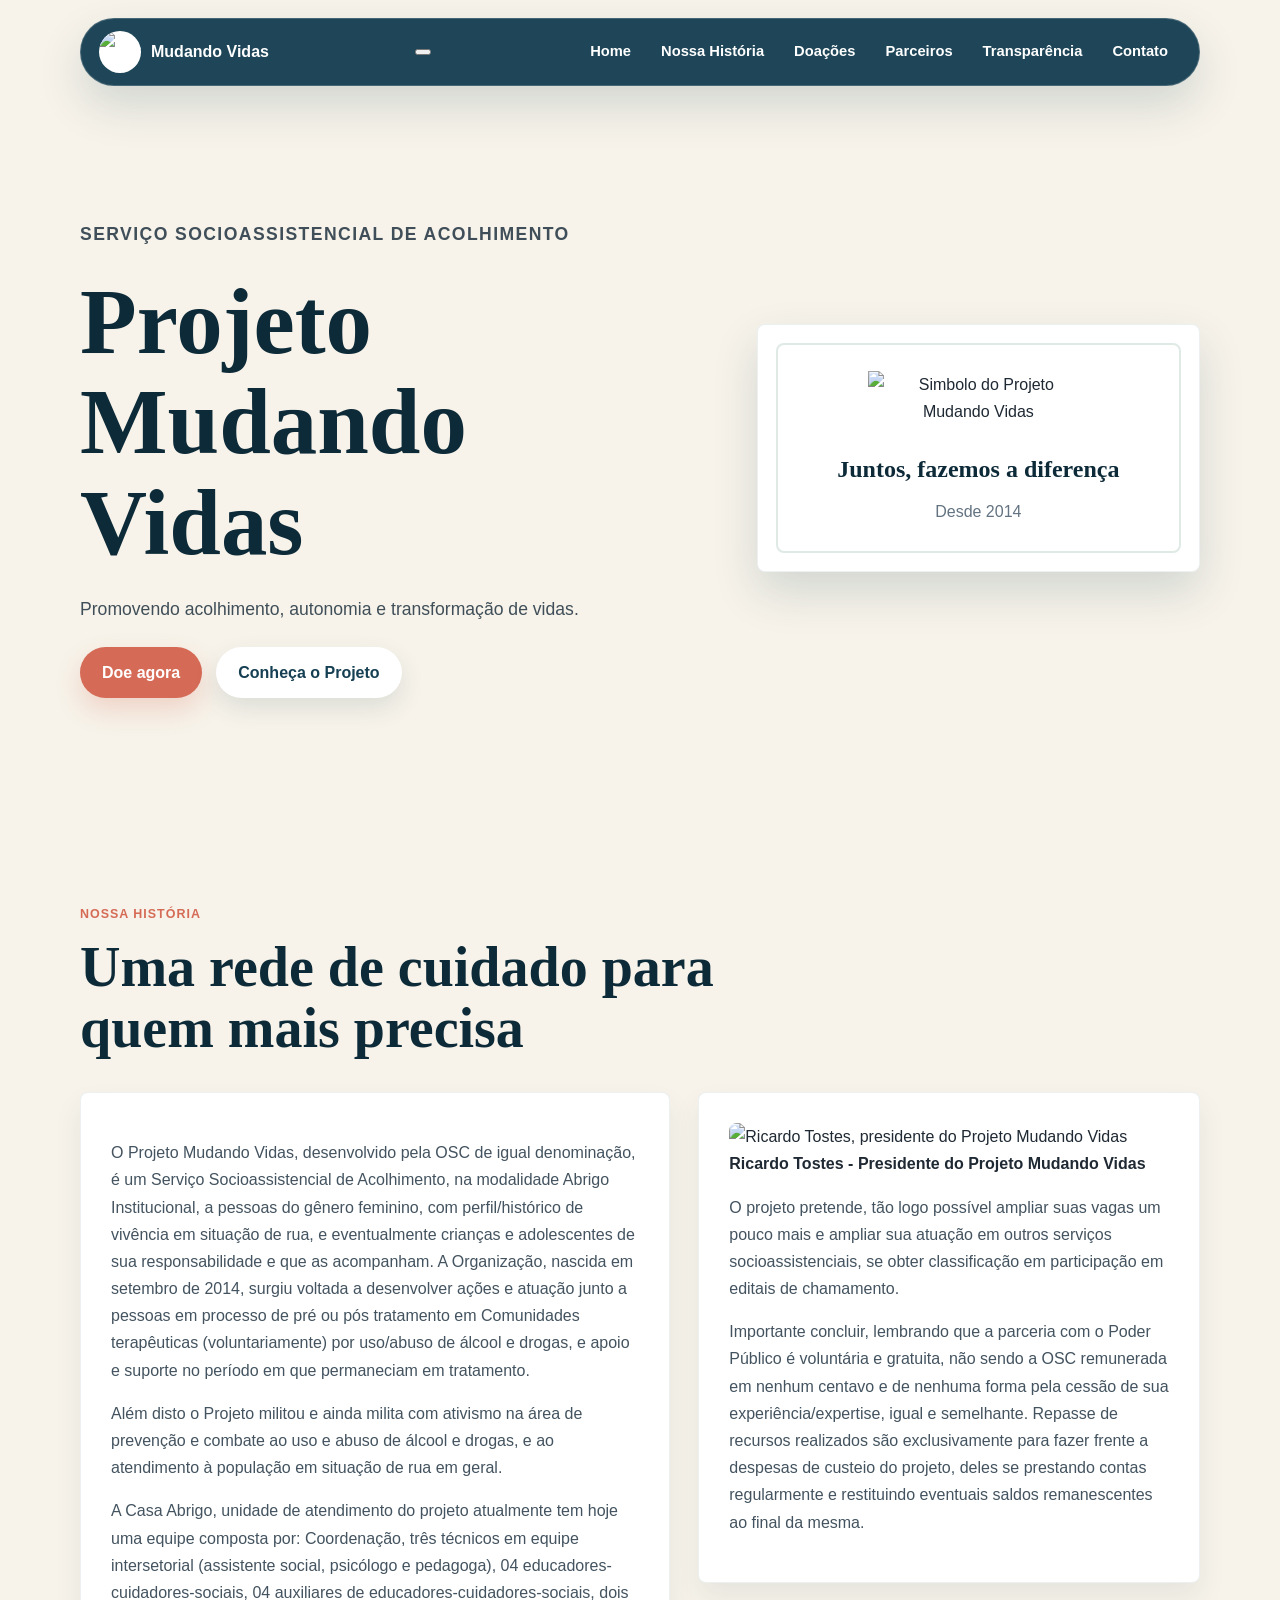
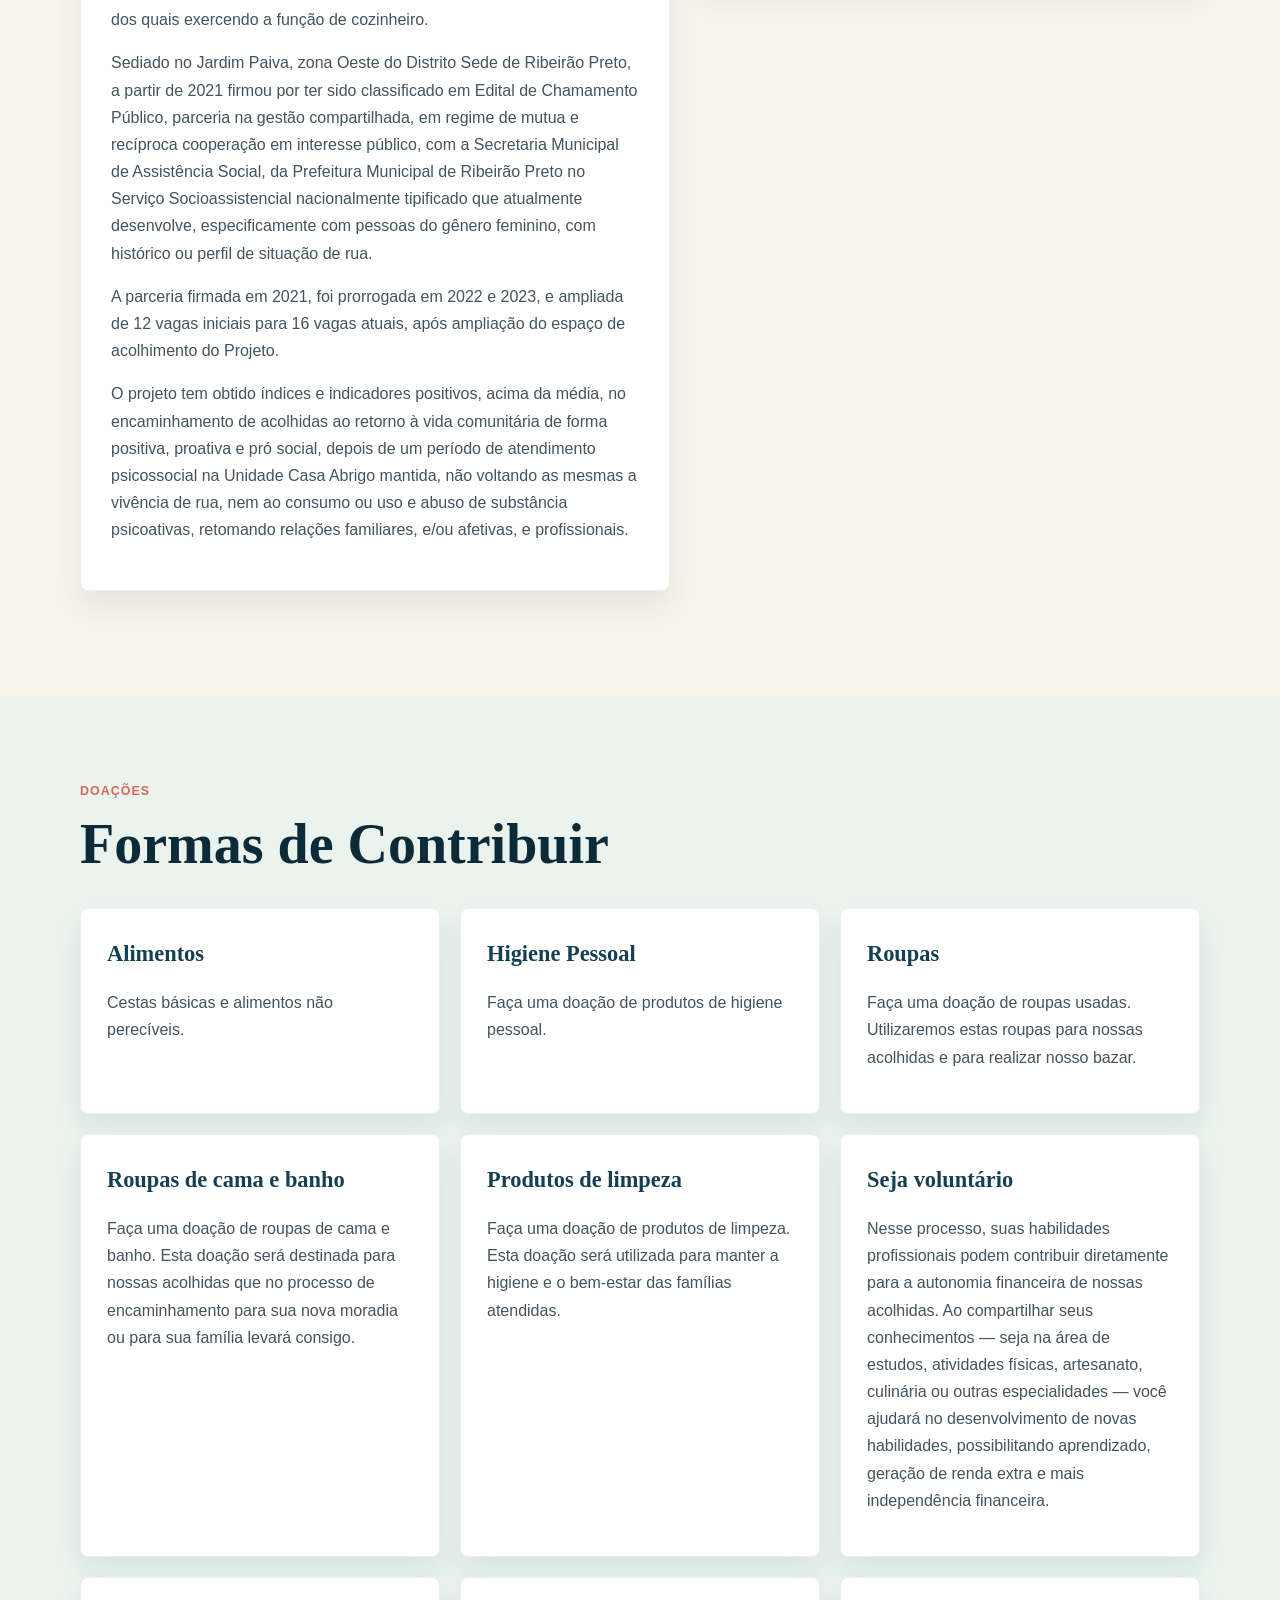
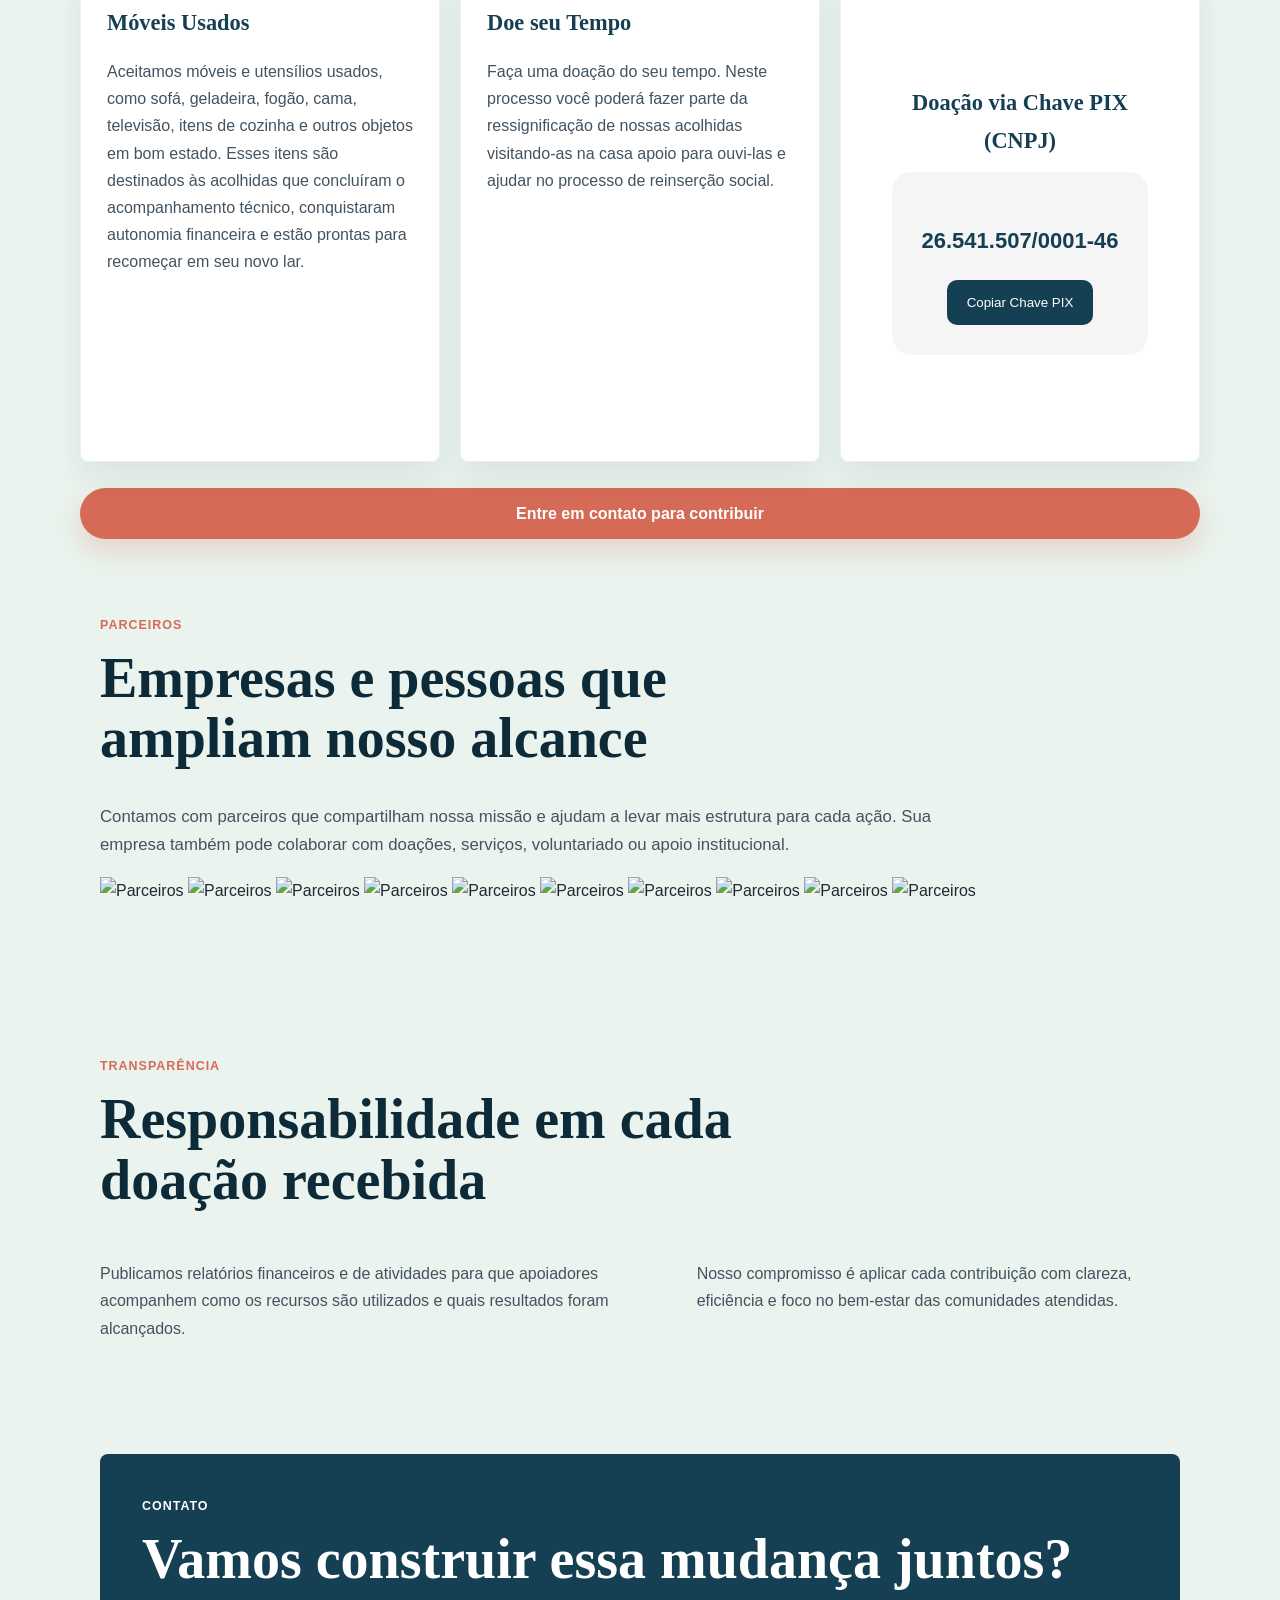
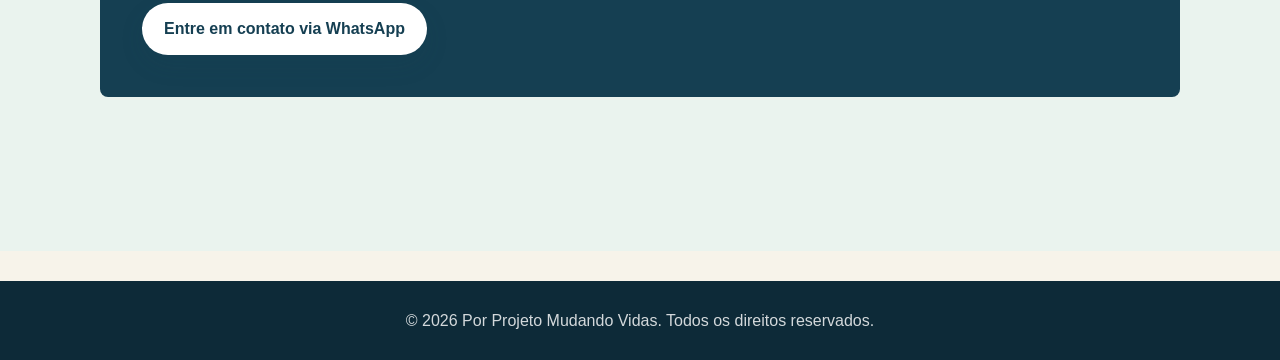
==== index.html @ 6bccbf9c "fix: btn" ====
<!DOCTYPE html>
<html lang="en">
<head>
    <meta charset="UTF-8">
    <meta name="viewport" content="width=device-width, initial-scale=1.0">
    <link rel="stylesheet" href="style.css">
    <link href="https://fonts.googleapis.com/css2?family=Roboto:wght@400;700&display=swap" rel="stylesheet">
    <title>Projeto Mudando Vidas Ribeirão Preto</title>
</head>
<body> 
    <header class="site-header">
        <nav class="navbar" aria-label="Main Navigation">
            <a class="brand" href="home">
                <img src="https://static.wixstatic.com/media/c9fd3d_ec91764bc3134369b3d29e8f225738de~mv2.png/v1/fill/w_192%2Ch_192%2Clg_1%2Cusm_0.66_1.00_0.01/c9fd3d_ec91764bc3134369b3d29e8f225738de~mv2.png" alt="Logo da ONG Mudando Vidas">
                <span>Mudando Vidas</span>
            </a>

            <button class="menu-bottom" type="button" aria-label="Abrir menu" aria-expanded="false">
                <span></span>
                <span></span>
                <span></span>
            </button>

            <div class="nav-links">
                <a href="#home">Home</a>
                <a href="#about">Nossa História</a>
                <a href="#donations">Doações</a>
                <a href="#partners">Parceiros</a>
                <a href="#transparency">Transparência</a>
                <a href="#contact">Contato</a>
            </div>
        </nav>
    </header>

    <main>
        <section id="home" class="hero">
            <div class="hero-content">
                <p class="eyebrow">Serviço Socioassistencial de Acolhimento</p>
                <h1>Projeto Mudando Vidas</h1>
                <p>
                   Promovendo acolhimento, autonomia e transformação de vidas.
                </p>
                <div class="hero-actions">
                    <a href="#donations" class="btn btn-primary">Doe agora</a>
                    <a href="#about" class="btn btn-secondary">Conheça o Projeto</a>
                </div>
            </div>
            <div class="hero-card" aria-label="Resumo de impacto">
                <img src="https://static.wixstatic.com/media/c9fd3d_ec91764bc3134369b3d29e8f225738de~mv2.png/v1/fill/w_192%2Ch_192%2Clg_1%2Cusm_0.66_1.00_0.01/c9fd3d_ec91764bc3134369b3d29e8f225738de~mv2.png" alt="Simbolo do Projeto Mudando Vidas">
                <div>
                    <strong>Juntos, fazemos a diferença</strong>
                    <span>Desde 2014</span>
                </div>
            </div>
        </section>

        <section id="about" class="section">
            <div class="section-heading">
                <p class="eyebrow">Nossa história</p>
                <h2>Uma rede de cuidado para quem mais precisa</h2>
            </div>
            <div class="content-grid">
                <article>
                    <p>
                        O Projeto Mudando Vidas, desenvolvido pela OSC de igual denominação, é um Serviço Socioassistencial de Acolhimento, na modalidade Abrigo Institucional, a pessoas do gênero feminino, com perfil/histórico de vivência em situação de rua, e eventualmente crianças e adolescentes de sua responsabilidade e que as acompanham. 
                        A Organização, nascida em setembro de 2014, surgiu voltada a desenvolver ações e atuação junto a pessoas em processo de pré ou pós tratamento em Comunidades terapêuticas (voluntariamente) por uso/abuso de álcool e drogas, e apoio e suporte no período em que permaneciam em tratamento.
                    </p>
                    <p>Além disto o Projeto militou e ainda milita com ativismo na área de prevenção e combate ao uso e abuso de álcool e drogas, e ao atendimento à população em situação de rua em geral.</p>
                    <p>
                        A Casa Abrigo, unidade de atendimento do projeto atualmente tem hoje uma equipe composta por: Coordenação, três técnicos em equipe intersetorial (assistente social, psicólogo e pedagoga), 04 educadores-cuidadores-sociais, 04 auxiliares de educadores-cuidadores-sociais, dois dos quais exercendo a função de cozinheiro. 
                    </p>
                    <p>
                        Sediado no Jardim Paiva, zona Oeste do Distrito Sede de Ribeirão Preto, a partir de 2021 firmou por ter sido classificado em Edital de Chamamento Público, parceria na gestão compartilhada, em regime de mutua e recíproca cooperação em interesse público, com a Secretaria Municipal de Assistência Social, da Prefeitura Municipal de Ribeirão Preto no Serviço Socioassistencial nacionalmente tipificado que atualmente desenvolve, especificamente com pessoas do gênero feminino, com histórico ou perfil de situação de rua. 
                    </p>
                    <p>
                        A parceria firmada em 2021, foi prorrogada em 2022 e 2023, e ampliada de 12 vagas iniciais para 16 vagas atuais, após ampliação do espaço de acolhimento do Projeto.
                    </p>
                    <p>
                        O projeto tem obtido índices e indicadores positivos, acima da média, no encaminhamento de acolhidas ao retorno à vida comunitária de forma positiva, proativa e pró social, depois de um período de atendimento psicossocial na Unidade Casa Abrigo mantida, não voltando as mesmas a vivência de rua, nem ao consumo ou uso e abuso de substância psicoativas, retomando relações familiares, e/ou afetivas, e profissionais.
                    </p>
                </article>

                <article>
                    <img src="https://static.wixstatic.com/media/c9fd3d_779099acdc9e48afad57a3f6c43f8bd9~mv2.jpg/v1/fill/w_512,h_640,al_c,q_80,usm_0.66_1.00_0.01,enc_avif,quality_auto/WhatsApp%20Image%202024-01-05%20at%208_19_edited.jpg" alt="Ricardo Tostes, presidente do Projeto Mudando Vidas">
                    <figcaption><strong>Ricardo Tostes - Presidente do Projeto Mudando Vidas</strong></figcaption>
                    <p>
                        O projeto pretende, tão logo possível ampliar suas vagas um pouco mais e ampliar sua atuação em outros serviços socioassistenciais, se obter classificação em participação em editais de chamamento.
                    </p>
                    <p>
                        Importante concluir, lembrando que a parceria com o Poder Público é voluntária e gratuita, não sendo a OSC remunerada em nenhum centavo e de nenhuma forma pela cessão de sua experiência/expertise, igual e semelhante. 
                        Repasse de recursos realizados são exclusivamente para fazer frente a despesas de custeio do projeto, deles se prestando contas regularmente e restituindo eventuais saldos remanescentes ao final da mesma.
                    </p>
                </article>
                
            </div>
        </section>

        <section id="donations" class="section section-accent">
            <div class="section-heading">
                <p class="eyebrow">Doações</p>
                <h2>Formas de Contribuir</h2>
            </div>
            <div class="donation-options">
                <article>
                    <h3>Alimentos</h3>
                    <p>Cestas básicas e alimentos não perecíveis.</p>
                </article>
                <article>
                    <h3>Higiene Pessoal</h3>
                    <p>Faça uma doação de produtos de higiene pessoal.</p>
                </article>
                <article>
                    <h3>Roupas</h3>
                    <p>Faça uma doação de roupas usadas. Utilizaremos estas roupas para nossas acolhidas e para realizar nosso bazar.</p>
                </article>
                <article>
                    <h3>Roupas de cama e banho</h3>
                    <p>Faça uma doação de roupas de cama e banho. Esta doação será destinada para nossas acolhidas que no processo de encaminhamento para sua nova moradia ou para sua família levará consigo.</p>
                </article>
                <article>
                    <h3>Produtos de limpeza</h3>
                    <p>Faça uma doação de produtos de limpeza. Esta doação será utilizada para manter a higiene e o bem-estar das famílias atendidas.</p>
                </article>
                <article>
                    <h3>Seja voluntário</h3>
                    <p>Nesse processo, suas habilidades profissionais podem contribuir diretamente para a autonomia financeira de nossas acolhidas. Ao compartilhar seus conhecimentos — seja na área de estudos, atividades físicas, artesanato, culinária ou outras especialidades — você ajudará no desenvolvimento de novas habilidades, possibilitando aprendizado, geração de renda extra e mais independência financeira.</p>
                </article>
                <article>
                    <h3>Móveis Usados</h3>
                    <p>Aceitamos móveis e utensílios usados, como sofá, geladeira, fogão, cama, televisão, itens de cozinha e outros objetos em bom estado. Esses itens são destinados às acolhidas que concluíram o acompanhamento técnico, conquistaram autonomia financeira e estão prontas para recomeçar em seu novo lar.</p>
                </article>
                <article>
                    <h3>Doe seu Tempo</h3>
                    <p>Faça uma doação do seu tempo. Neste processo você poderá fazer parte da ressignificação de nossas acolhidas visitando-as na casa apoio para ouvi-las e ajudar no processo de reinserção social.</p>
                </article>
                <article> 
                    <section class="pix">
                <h3>Doação via Chave PIX (CNPJ)</h3>
                <div class="pix-box">
                    <span class="pix-key">
                        26.541.507/0001-46
                    </span>

                    <button onclick="copiarPix()">
                        Copiar Chave PIX
                    </button>
                </div>
        </section>
                </article>
                
            </div>
            <a href="https://api.whatsapp.com/send?phone=5516992507957&text=Gostaria%20de%20fazer%20uma%20doa%C3%A7%C3%A3o%20para%20o%20Projeto%20Mudando%20Vidas" class="btn btn-primary">Entre em contato para contribuir</a>
        

        <section id="partners" class="section">
            <div class="section-heading">
                <p class="eyebrow">Parceiros</p>
                <h2>Empresas e pessoas que ampliam nosso alcance</h2>
            </div>
            <p class="section-text">
                Contamos com parceiros que compartilham nossa missão e ajudam a levar mais estrutura
                para cada ação. Sua empresa também pode colaborar com doações, serviços, voluntariado
                ou apoio institucional.
            </p>
            <img src="https://www.matrixprint.com.br/impressora-de-cartazes/assets/images/pp.jpg" alt="Parceiros">
            <img src="https://media.licdn.com/dms/image/v2/C4E0BAQEAdFSDoD3R9g/company-logo_200_200/company-logo_200_200/0/1631351317684?e=2147483647&v=beta&t=n5NIq2H09NIHrDW4nnISPKHyV5nJ4BBtkBIDcX12ID4" alt="Parceiros">
            <img src="https://static.wixstatic.com/media/c9fd3d_112c74e7072d4a6db58940550c5329dc~mv2.png/v1/fill/w_420,h_85,al_c,lg_1,q_85,enc_avif,quality_auto/c9fd3d_112c74e7072d4a6db58940550c5329dc~mv2.png" alt="Parceiros">
            <img src="https://static.wixstatic.com/media/c9fd3d_fbab08730aa243d69ffa1a7e958eacd5~mv2.png/v1/fill/w_420,h_77,al_c,lg_1,q_85,enc_avif,quality_auto/c9fd3d_fbab08730aa243d69ffa1a7e958eacd5~mv2.png" alt="Parceiros">
            <img src="https://static.wixstatic.com/media/c9fd3d_76c85e0b300f44a784dd3e937e8180dc~mv2.png/v1/fill/w_386,h_264,al_c,lg_1,q_85,enc_avif,quality_auto/cropped-Logo8.png" alt="Parceiros">
            <img src="https://static.wixstatic.com/media/c9fd3d_c220220ef2d04841be15502844f5c139~mv2.png/v1/fill/w_584,h_264,al_c,lg_1,q_85,enc_avif,quality_auto/c9fd3d_c220220ef2d04841be15502844f5c139~mv2.png" alt="Parceiros">
            <img src="https://static.wixstatic.com/media/c9fd3d_031cd661f3094c16a927d9d1b8454381~mv2.png/v1/fill/w_714,h_228,al_c,q_85,usm_0.66_1.00_0.01,enc_avif,quality_auto/clinica.png" alt="Parceiros">
            <img src="https://static.wixstatic.com/media/c9fd3d_46da9554b4dc416380c644d4c8cee3d9~mv2.png/v1/fill/w_658,h_125,al_c,lg_1,q_85,enc_avif,quality_auto/c9fd3d_46da9554b4dc416380c644d4c8cee3d9~mv2.png" alt="Parceiros">
            <img src="https://static.wixstatic.com/media/c9fd3d_9b4a5e917abc4a5cabdcc6ddf6118d8b~mv2.png/v1/fill/w_104,h_210,al_c,lg_1,q_85,enc_avif,quality_auto/c9fd3d_9b4a5e917abc4a5cabdcc6ddf6118d8b~mv2.png" alt="Parceiros">
            <img src="https://static.wixstatic.com/media/c9fd3d_39da0e47c39e4628bf0d2e9073a26580~mv2.png/v1/fill/w_578,h_323,al_c,lg_1,q_85,enc_avif,quality_auto/c9fd3d_39da0e47c39e4628bf0d2e9073a26580~mv2.png" alt="Parceiros">

        </section>

        <section id="transparency" class="section">
            <div class="section-heading">
                <p class="eyebrow">Transparência</p>
                <h2>Responsabilidade em cada doação recebida</h2>
            </div>
            <div class="content-grid">
                <p>
                    Publicamos relatórios financeiros e de atividades para que apoiadores acompanhem
                    como os recursos são utilizados e quais resultados foram alcançados.
                </p>
                <p>
                    Nosso compromisso é aplicar cada contribuição com clareza, eficiência e foco no
                    bem-estar das comunidades atendidas.
                </p>
            </div>
        </section>

        <section id="contact" class="contact-section">
            <div>
                <p class="eyebrow">Contato</p>
                <h2>Vamos construir essa mudança juntos?</h2>
            </div>
            <a href="https://api.whatsapp.com/send?phone=5516992507957&text=Olá%20Projeto%20Mudando%20Vidas,%20gostaria%20de%20saber%20mais%20sobre%20como%20posso%20ajudar!" id="whatsapp-link" class="btn btn-secondary">Entre em contato via WhatsApp</a>
        </section>
    </main>

    <footer>
        <p>&copy; 2026 Por Projeto Mudando Vidas. Todos os direitos reservados.</p>
    </footer>


    <script src="script.js"></script>
</body>
</html>
---- style.css ----
:root {
    --blue: #153f52;
    --blue-dark: #0d2a38;
    --green: #4f8a6d;
    --coral: #d56b56;
    --cream: #f7f3ea;
    --paper: #ffffff;
    --ink: #1f2933;
    --muted: #637381;
    --shadow: 0 20px 45px rgba(21, 63, 82, 0.16);
}

* {
    box-sizing: border-box;
}

html {
    scroll-behavior: smooth;
}

body {
    margin: 0;
    background: var(--cream);
    color: var(--ink);
    font-family: "Montserrat", Arial, sans-serif;
    line-height: 1.7;
}

section {
    scroll-margin-top: 110px;
}

.site-header {
    position: fixed;
    top: 18px;
    left: 0;
    width: 100%;
    z-index: 1000;
    padding: 0 24px;
}

.navbar {
    display: flex;
    align-items: center;
    justify-content: space-between;
    width: min(1120px, 100%);
    min-height: 68px;
    margin: 0 auto;
    padding: 10px 18px;
    background: rgba(21, 63, 82, 0.96);
    border: 1px solid rgba(255, 255, 255, 0.18);
    border-radius: 999px;
    box-shadow: var(--shadow);
    backdrop-filter: blur(14px);
}

.brand {
    display: flex;
    align-items: center;
    gap: 10px;
    color: var(--paper);
    font-weight: 700;
    text-decoration: none;
    white-space: nowrap;
}

.brand img {
    width: 42px;
    height: 42px;
    border-radius: 50%;
    background: var(--paper);
}

.nav-links {
    display: flex;
    align-items: center;
    gap: 4px;
}

.nav-links a {
    color: var(--paper);
    text-decoration: none;
    font-size: 0.92rem;
    font-weight: 600;
    padding: 10px 13px;
    border-radius: 999px;
    transition: background 0.2s ease, color 0.2s ease;
}

.nav-links a:hover {
    background: rgba(255, 255, 255, 0.14);
}

.menu-button {
    display: none;
    width: 44px;
    height: 44px;
    border: 0;
    border-radius: 50%;
    background: rgba(255, 255, 255, 0.14);
    cursor: pointer;
}

.menu-button span {
    display: block;
    width: 20px;
    height: 2px;
    margin: 4px auto;
    background: var(--paper);
}

.hero {
    display: grid;
    grid-template-columns: minmax(0, 1.05fr) minmax(300px, 0.75fr);
    gap: 56px;
    align-items: center;
    min-height: 92vh;
    width: min(1120px, calc(100% - 40px));
    margin: 0 auto;
    padding: 140px 0 72px;
}

.hero-content h1,
.section-heading h2,
.contact-section h2 {
    margin: 0;
    color: var(--blue-dark);
    font-family: "Lora", Georgia, serif;
    line-height: 1.08;
}

.hero-content h1 {
    max-width: 650px;
    font-size: clamp(3rem, 8vw, 5.8rem);
}

.hero-content p {
    max-width: 620px;
    margin: 22px 0;
    color: #3f4e58;
    font-size: 1.1rem;
}

.eyebrow {
    margin: 0 0 12px;
    color: var(--coral);
    font-size: 0.78rem;
    font-weight: 800;
    letter-spacing: 0.08em;
    text-transform: uppercase;
}

.hero-actions,
.contact-section {
    display: flex;
    flex-wrap: wrap;
    gap: 14px;
    align-items: center;
}

.btn {
    display: inline-flex;
    align-items: center;
    justify-content: center;
    min-height: 46px;
    padding: 12px 22px;
    border-radius: 999px;
    font-weight: 700;
    text-decoration: none;
    transition: transform 0.2s ease, box-shadow 0.2s ease, background 0.2s ease;
}

.btn:hover {
    transform: translateY(-2px);
}

.btn-primary {
    background: var(--coral);
    color: var(--paper);
    box-shadow: 0 12px 26px rgba(213, 107, 86, 0.24);
    display: flex;
    justify-content: center;
}

.btn-secondary {
    background: var(--paper);
    color: var(--blue);
    box-shadow: 0 10px 24px rgba(21, 63, 82, 0.12);
}

.hero-card {
    position: relative;
    display: grid;
    gap: 24px;
    justify-items: center;
    padding: 46px 34px;
    background: var(--paper);
    border: 1px solid rgba(21, 63, 82, 0.08);
    border-radius: 8px;
    box-shadow: var(--shadow);
    text-align: center;
}

.hero-card::before {
    content: "";
    position: absolute;
    inset: 18px;
    border: 2px solid rgba(79, 138, 109, 0.18);
    border-radius: 8px;
}

.hero-card img {
    position: relative;
    width: min(220px, 70%);
    height: auto;
}

.hero-card div {
    position: relative;
    display: grid;
    gap: 8px;
}

.hero-card strong {
    color: var(--blue-dark);
    font-family: "Lora", Georgia, serif;
    font-size: 1.5rem;
}

.hero-card span {
    color: var(--muted);
}

.impact-strip {
    display: grid;
    grid-template-columns: repeat(3, 1fr);
    width: min(1120px, calc(100% - 40px));
    margin: 0 auto 48px;
    overflow: hidden;
    background: var(--blue);
    border-radius: 8px;
    color: var(--paper);
}

.impact-strip div {
    padding: 28px;
    text-align: center;
}

.impact-strip div + div {
    border-left: 1px solid rgba(255, 255, 255, 0.16);
}

.impact-strip strong {
    display: block;
    font-family: "Lora", Georgia, serif;
    font-size: 2.1rem;
    line-height: 1;
}

.impact-strip span {
    color: rgba(255, 255, 255, 0.78);
    font-size: 0.92rem;
}

.section {
    width: min(1120px, calc(100% - 40px));
    margin: 0 auto;
    padding: 76px 0;
}

.section-heading {
    max-width: 760px;
    margin-bottom: 34px;
}

.section-heading h2,
.contact-section h2 {
    font-size: clamp(2rem, 5vw, 3.5rem);
}

.content-grid {
    display: grid;
    grid-template-columns: 1fr 0.85fr;
    gap: 28px;
    align-items: start;
}

.content-grid article,
.info-panel,
.donation-options article {
    background: var(--paper);
    border: 1px solid rgba(21, 63, 82, 0.08);
    border-radius: 8px;
    box-shadow: 0 14px 28px rgba(21, 63, 82, 0.08);
}

.content-grid article {
    padding: 30px;
}

.info-panel {
    padding: 30px;
    border-top: 5px solid var(--green);
}

.info-panel h3,
.donation-options h3 {
    margin: 0 0 12px;
    color: var(--blue);
    font-family: "Lora", Georgia, serif;
    font-size: 1.4rem;
}

.info-panel p,
.content-grid p,
.section-text,
.donation-options p {
    color: #43535f;
}

.section-accent {
    width: 100%;
    max-width: none;
    margin: 30px 0;
    padding: 84px max(20px, calc((100% - 1120px) / 2));
    background: #eaf3ee;
}

.donation-options {
    display: grid;
    grid-template-columns: repeat(3, 1fr);
    gap: 20px;
    margin-bottom: 26px;
}

.donation-options article {
    padding: 26px;
}

.pix {
    text-align: center;
    padding: 80px 20px;
}

.pix-box {
    background: #f5f5f5;
    padding: 30px;
    border-radius: 20px;
    width: fit-content;
    margin: 0 auto;
}

.pix h2 {
    color: #153f52;
    font-size: 40px;
}

.pix-box span {
    display: block;
    margin: 20px 0;
    font-size: 22px;
    font-weight: bold;
    color: #153f52;
}

.pix-box button {
    background: #153f52;
    color: white;
    border: none;
    padding: 15px 20px;
    border-radius: 10px;
    cursor: pointer;
}

.section-text {
    max-width: 850px;
    font-size: 1.05rem;
}

.contact-section {
    justify-content: space-between;
    width: min(1120px, calc(100% - 40px));
    margin: 20px auto 70px;
    padding: 42px;
    background: var(--blue);
    border-radius: 8px;
    color: var(--paper);
}

.contact-section h2,
.contact-section .eyebrow {
    color: var(--paper);
}

footer {
    padding: 26px 20px;
    background: var(--blue-dark);
    color: rgba(255, 255, 255, 0.82);
    text-align: center;
}

footer p {
    margin: 0;
}

@media (max-width: 900px) {
    .navbar {
        border-radius: 28px;
    }

    .menu-button {
        display: block;
    }

    .nav-links {
        position: absolute;
        top: calc(100% + 10px);
        left: 24px;
        right: 24px;
        display: none;
        flex-direction: column;
        align-items: stretch;
        padding: 14px;
        background: var(--blue);
        border-radius: 24px;
        box-shadow: var(--shadow);
    }

    .nav-links.is-open {
        display: flex;
    }

    .nav-links a {
        text-align: center;
    }

    .hero {
        grid-template-columns: 1fr;
        min-height: auto;
        padding-top: 132px;
    }

    .content-grid,
    .donation-options {
        grid-template-columns: 1fr;
    }
}

@media (max-width: 640px) {
    .site-header {
        top: 10px;
        padding: 0 12px;
    }

    .brand span {
        font-size: 0.92rem;
    }

    .hero,
    .section,
    .impact-strip,
    .contact-section {
        width: min(100% - 28px, 1120px);
    }

    .hero {
        gap: 32px;
        padding-bottom: 44px;
    }

    .hero-content h1 {
        font-size: 3rem;
    }

    .impact-strip {
        grid-template-columns: 1fr;
    }

    .impact-strip div + div {
        border-top: 1px solid rgba(255, 255, 255, 0.16);
        border-left: 0;
    }

    .section {
        padding: 54px 0;
    }

    .contact-section {
        align-items: flex-start;
        padding: 30px;
    }
}

article img {
    width: 100%;
    height: auto;
    border-radius: 8px;
}
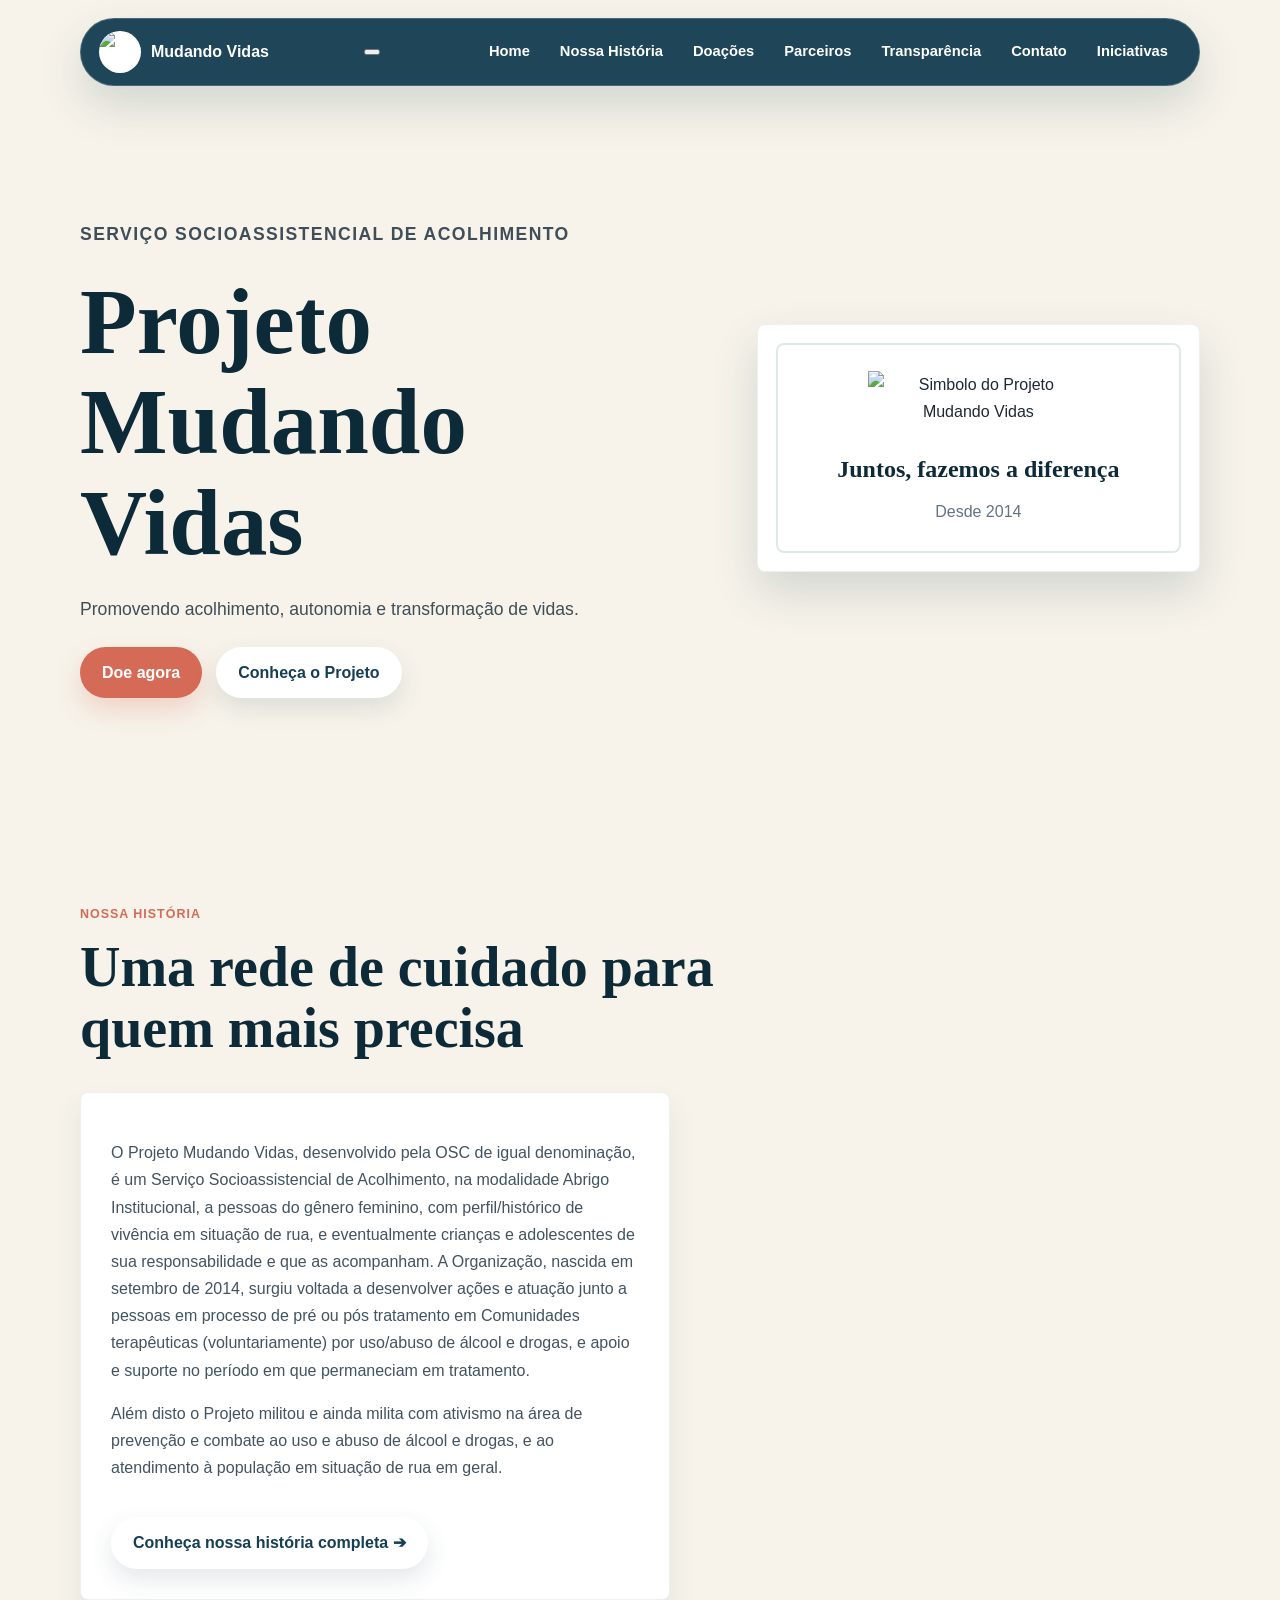
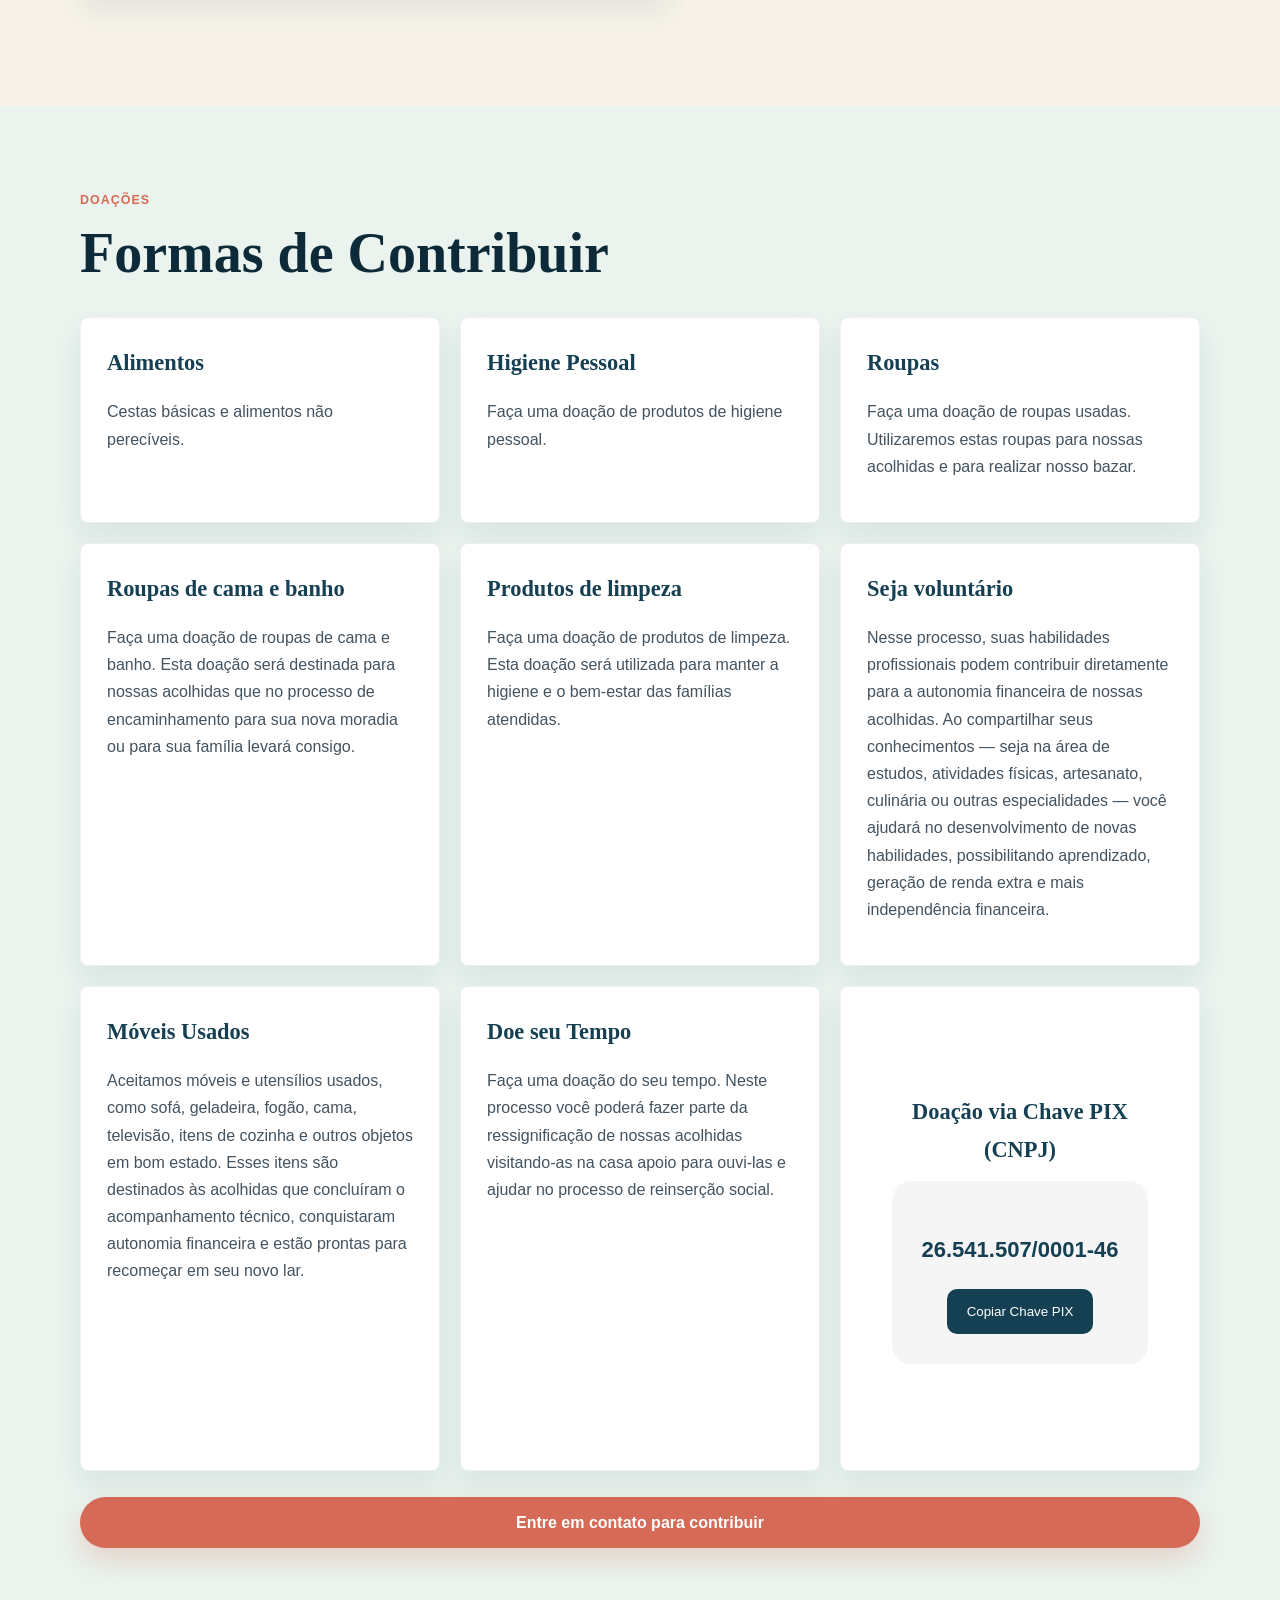
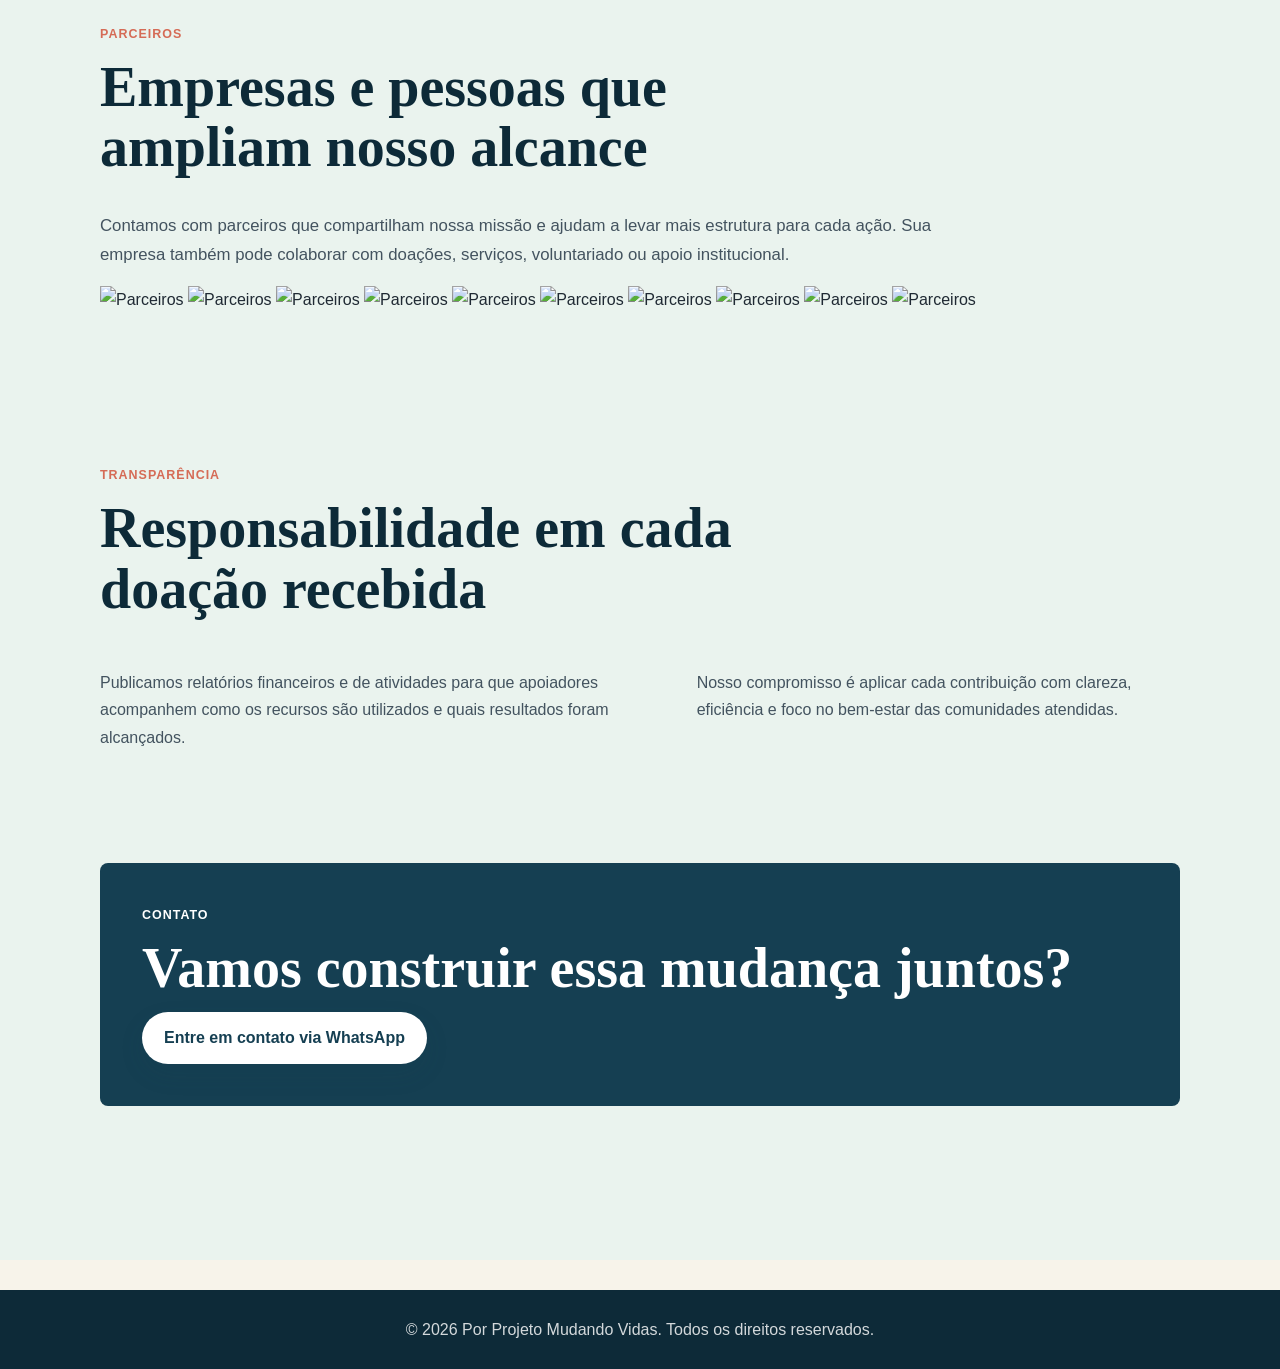
==== commit 63fbfe8f: "add admin and history page" ====
--- a/index.html
+++ b/index.html
@@ -28,6 +28,7 @@
                 <a href="#partners">Parceiros</a>
                 <a href="#transparency">Transparência</a>
                 <a href="#contact">Contato</a>
+                <a href="#initiatives">Iniciativas</a>
             </div>
         </nav>
     </header>
@@ -66,30 +67,14 @@
                         A Organização, nascida em setembro de 2014, surgiu voltada a desenvolver ações e atuação junto a pessoas em processo de pré ou pós tratamento em Comunidades terapêuticas (voluntariamente) por uso/abuso de álcool e drogas, e apoio e suporte no período em que permaneciam em tratamento.
                     </p>
                     <p>Além disto o Projeto militou e ainda milita com ativismo na área de prevenção e combate ao uso e abuso de álcool e drogas, e ao atendimento à população em situação de rua em geral.</p>
-                    <p>
-                        A Casa Abrigo, unidade de atendimento do projeto atualmente tem hoje uma equipe composta por: Coordenação, três técnicos em equipe intersetorial (assistente social, psicólogo e pedagoga), 04 educadores-cuidadores-sociais, 04 auxiliares de educadores-cuidadores-sociais, dois dos quais exercendo a função de cozinheiro. 
-                    </p>
-                    <p>
-                        Sediado no Jardim Paiva, zona Oeste do Distrito Sede de Ribeirão Preto, a partir de 2021 firmou por ter sido classificado em Edital de Chamamento Público, parceria na gestão compartilhada, em regime de mutua e recíproca cooperação em interesse público, com a Secretaria Municipal de Assistência Social, da Prefeitura Municipal de Ribeirão Preto no Serviço Socioassistencial nacionalmente tipificado que atualmente desenvolve, especificamente com pessoas do gênero feminino, com histórico ou perfil de situação de rua. 
-                    </p>
-                    <p>
-                        A parceria firmada em 2021, foi prorrogada em 2022 e 2023, e ampliada de 12 vagas iniciais para 16 vagas atuais, após ampliação do espaço de acolhimento do Projeto.
-                    </p>
-                    <p>
-                        O projeto tem obtido índices e indicadores positivos, acima da média, no encaminhamento de acolhidas ao retorno à vida comunitária de forma positiva, proativa e pró social, depois de um período de atendimento psicossocial na Unidade Casa Abrigo mantida, não voltando as mesmas a vivência de rua, nem ao consumo ou uso e abuso de substância psicoativas, retomando relações familiares, e/ou afetivas, e profissionais.
-                    </p>
-                </article>
 
-                <article>
-                    <img src="https://static.wixstatic.com/media/c9fd3d_779099acdc9e48afad57a3f6c43f8bd9~mv2.jpg/v1/fill/w_512,h_640,al_c,q_80,usm_0.66_1.00_0.01,enc_avif,quality_auto/WhatsApp%20Image%202024-01-05%20at%208_19_edited.jpg" alt="Ricardo Tostes, presidente do Projeto Mudando Vidas">
-                    <figcaption><strong>Ricardo Tostes - Presidente do Projeto Mudando Vidas</strong></figcaption>
-                    <p>
-                        O projeto pretende, tão logo possível ampliar suas vagas um pouco mais e ampliar sua atuação em outros serviços socioassistenciais, se obter classificação em participação em editais de chamamento.
-                    </p>
-                    <p>
-                        Importante concluir, lembrando que a parceria com o Poder Público é voluntária e gratuita, não sendo a OSC remunerada em nenhum centavo e de nenhuma forma pela cessão de sua experiência/expertise, igual e semelhante. 
-                        Repasse de recursos realizados são exclusivamente para fazer frente a despesas de custeio do projeto, deles se prestando contas regularmente e restituindo eventuais saldos remanescentes ao final da mesma.
-                    </p>
+                    <a href="/history/history.html" class="btn btn-secondary" style="margin-top: 20px; display: inline-block;">
+                      Conheça nossa história completa ➔
+                    </a>
+                    
+                    
+                    
+                    
                 </article>
                 
             </div>
@@ -123,11 +108,13 @@
                 </article>
                 <article>
                     <h3>Seja voluntário</h3>
-                    <p>Nesse processo, suas habilidades profissionais podem contribuir diretamente para a autonomia financeira de nossas acolhidas. Ao compartilhar seus conhecimentos — seja na área de estudos, atividades físicas, artesanato, culinária ou outras especialidades — você ajudará no desenvolvimento de novas habilidades, possibilitando aprendizado, geração de renda extra e mais independência financeira.</p>
+                    <p>Nesse processo, suas habilidades profissionais podem contribuir diretamente para a autonomia financeira de nossas acolhidas.
+                       Ao compartilhar seus conhecimentos — seja na área de estudos, atividades físicas, artesanato, culinária ou outras especialidades — você ajudará no desenvolvimento de novas habilidades, possibilitando aprendizado, geração de renda extra e mais independência financeira.</p>
                 </article>
                 <article>
                     <h3>Móveis Usados</h3>
-                    <p>Aceitamos móveis e utensílios usados, como sofá, geladeira, fogão, cama, televisão, itens de cozinha e outros objetos em bom estado. Esses itens são destinados às acolhidas que concluíram o acompanhamento técnico, conquistaram autonomia financeira e estão prontas para recomeçar em seu novo lar.</p>
+                    <p>Aceitamos móveis e utensílios usados, como sofá, geladeira, fogão, cama, televisão, itens de cozinha e outros objetos em bom estado.
+                         Esses itens são destinados às acolhidas que concluíram o acompanhamento técnico, conquistaram autonomia financeira e estão prontas para recomeçar em seu novo lar.</p>
                 </article>
                 <article>
                     <h3>Doe seu Tempo</h3>
--- a/style.css
+++ b/style.css
@@ -493,7 +493,10 @@
 }
 
 article img {
-    width: 100%;
+    display: flex;
+    align-items: center;
+    justify-content: center;
+    width: 50%;
     height: auto;
     border-radius: 8px;
 }
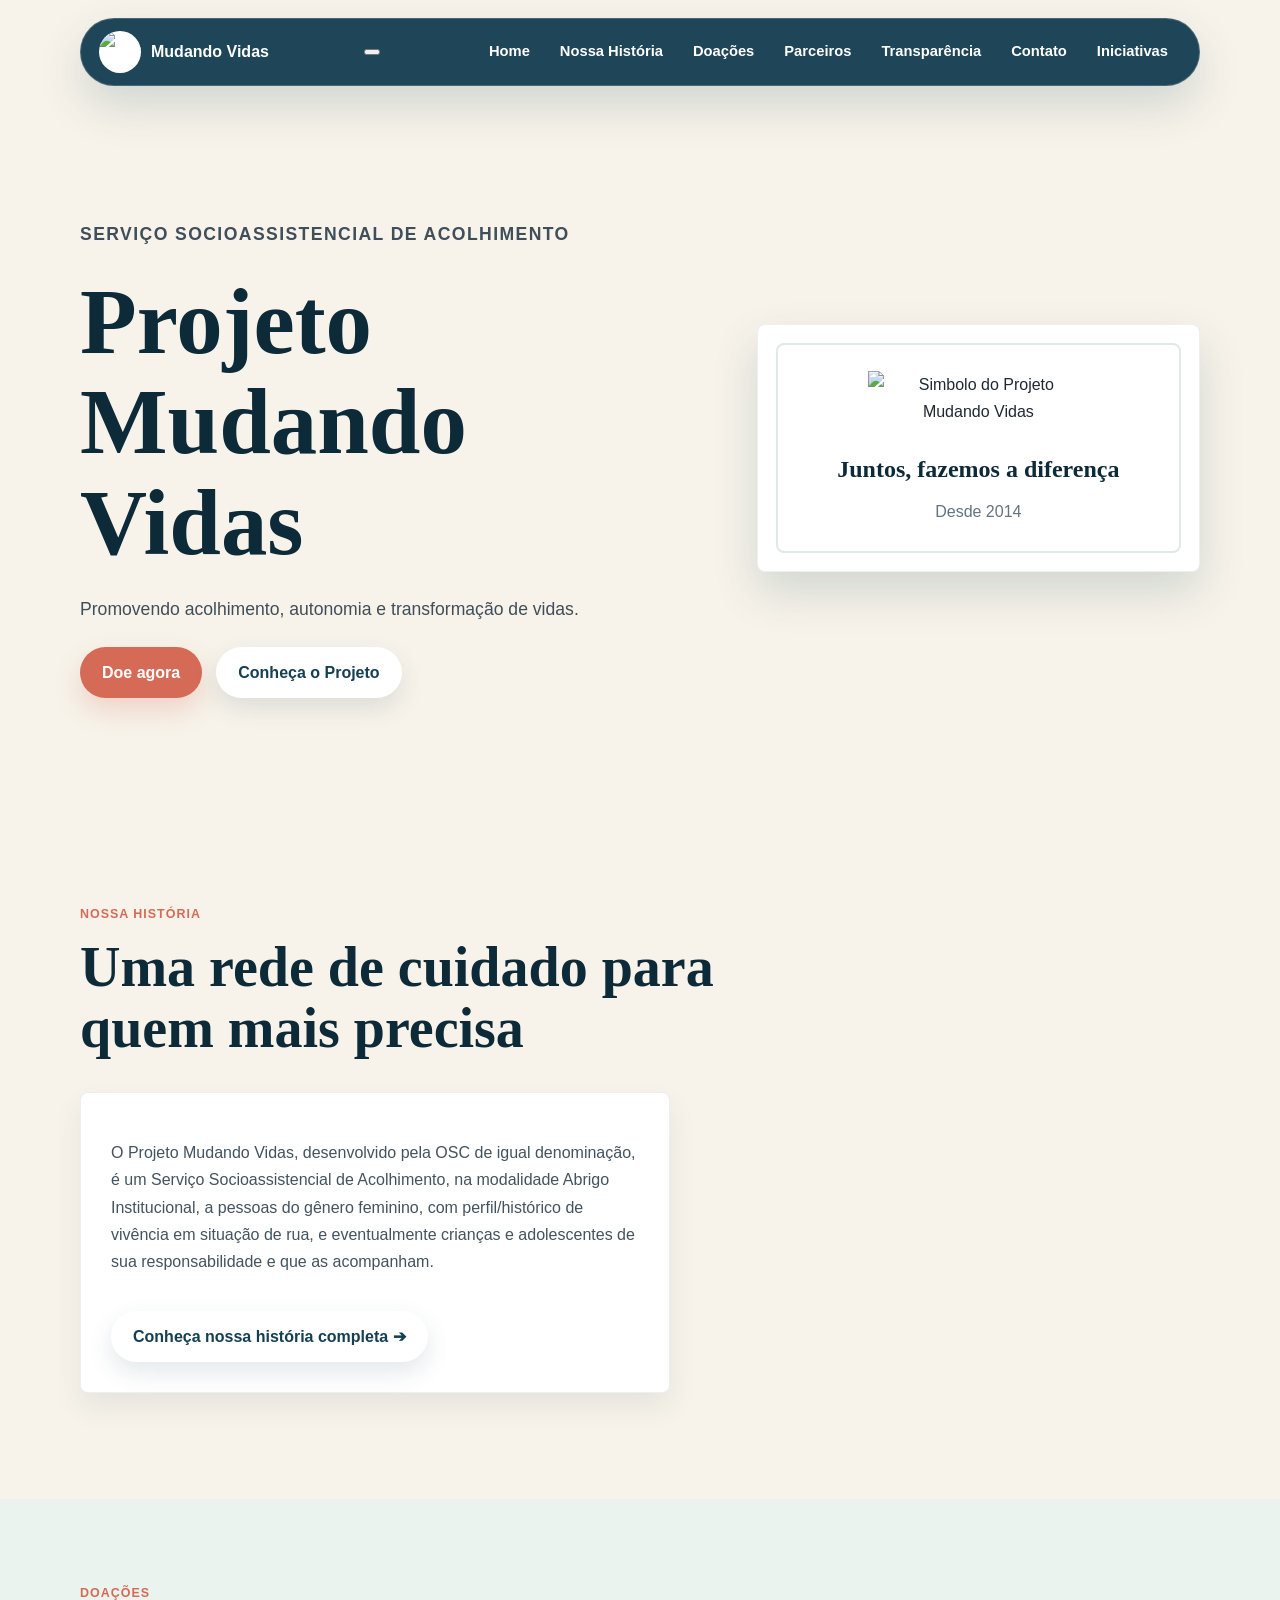
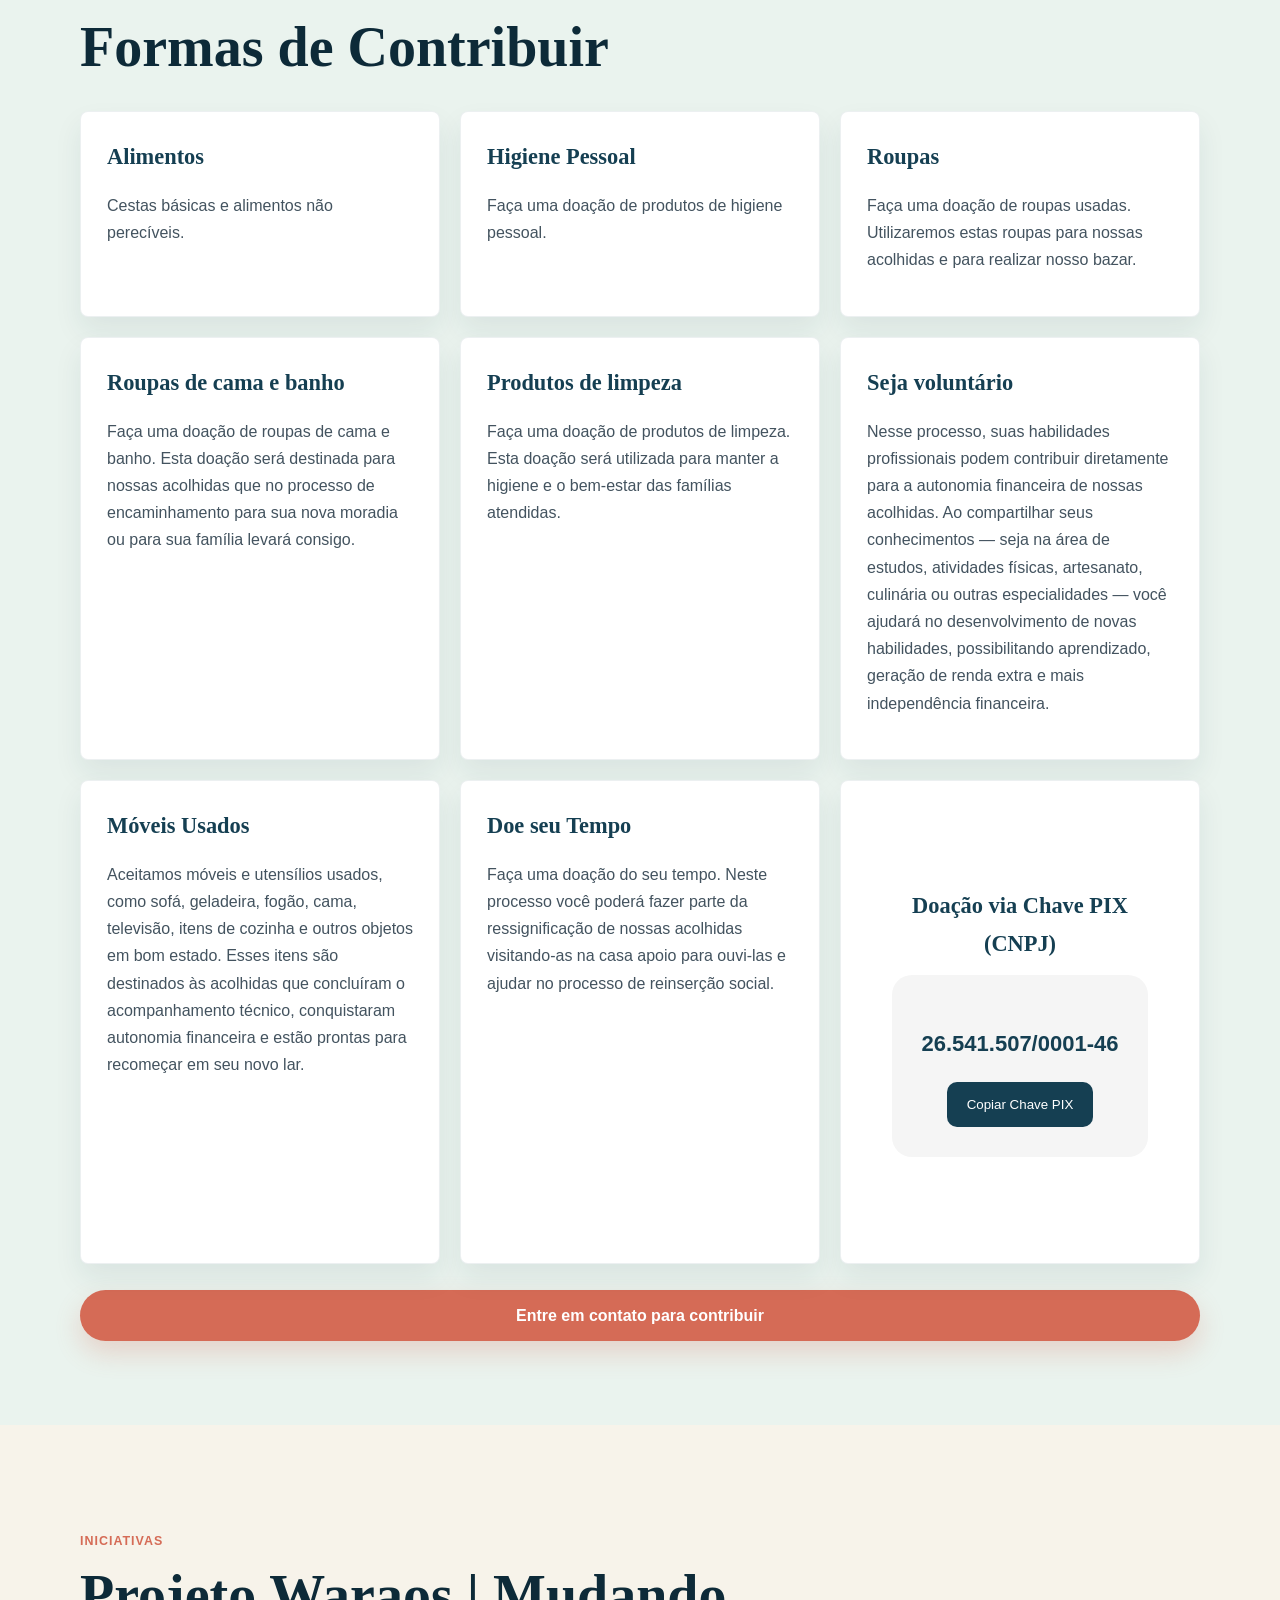
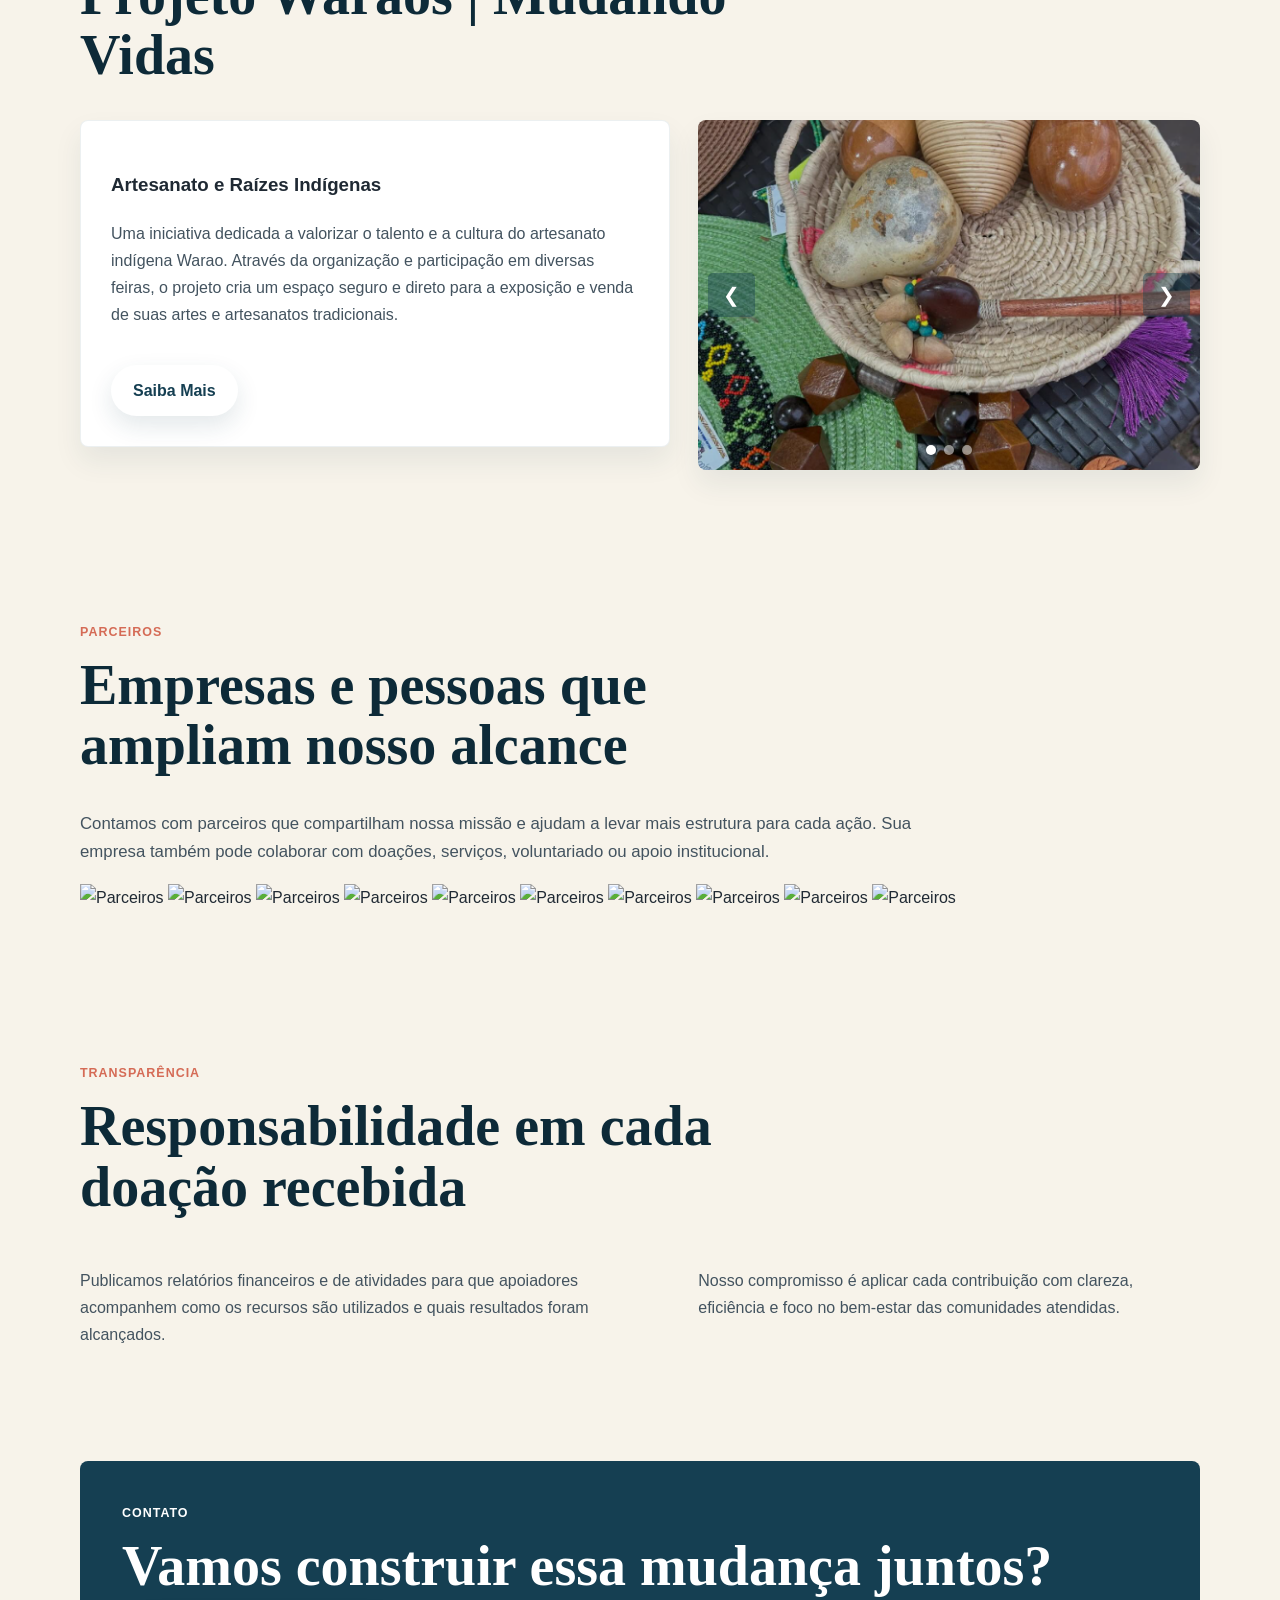
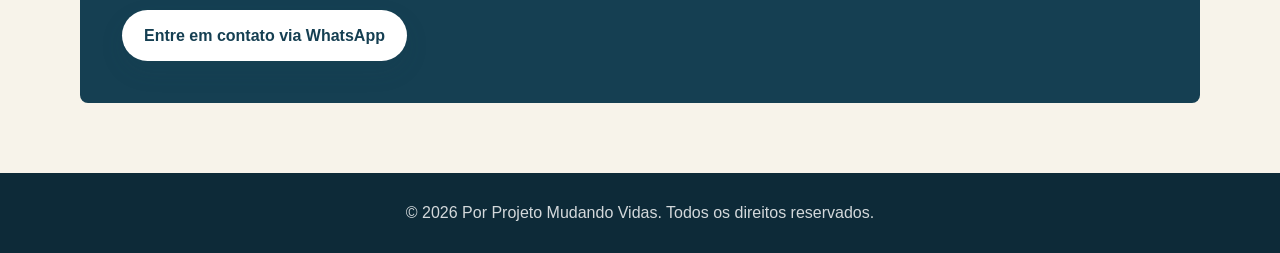
==== commit f77d548b: "add changes" ====
--- a/index.html
+++ b/index.html
@@ -64,10 +64,8 @@
                 <article>
                     <p>
                         O Projeto Mudando Vidas, desenvolvido pela OSC de igual denominação, é um Serviço Socioassistencial de Acolhimento, na modalidade Abrigo Institucional, a pessoas do gênero feminino, com perfil/histórico de vivência em situação de rua, e eventualmente crianças e adolescentes de sua responsabilidade e que as acompanham. 
-                        A Organização, nascida em setembro de 2014, surgiu voltada a desenvolver ações e atuação junto a pessoas em processo de pré ou pós tratamento em Comunidades terapêuticas (voluntariamente) por uso/abuso de álcool e drogas, e apoio e suporte no período em que permaneciam em tratamento.
+                        
                     </p>
-                    <p>Além disto o Projeto militou e ainda milita com ativismo na área de prevenção e combate ao uso e abuso de álcool e drogas, e ao atendimento à população em situação de rua em geral.</p>
-
                     <a href="/history/history.html" class="btn btn-secondary" style="margin-top: 20px; display: inline-block;">
                       Conheça nossa história completa ➔
                     </a>
@@ -132,13 +130,50 @@
                         Copiar Chave PIX
                     </button>
                 </div>
-        </section>
+                
+        </section>
+        
                 </article>
                 
             </div>
             <a href="https://api.whatsapp.com/send?phone=5516992507957&text=Gostaria%20de%20fazer%20uma%20doa%C3%A7%C3%A3o%20para%20o%20Projeto%20Mudando%20Vidas" class="btn btn-primary">Entre em contato para contribuir</a>
-        
-
+        </section>
+
+        <section id="initiatives" class="section">
+            <div class="section-heading">
+                <p class="eyebrow">Iniciativas</p>
+                <h2>Projeto Waraos | Mudando Vidas</h2>
+            </div>
+            
+            <div class="content-grid project-showcase">
+                
+                <!-- LADO ESQUERDO: Card com as informações -->
+                <article>
+                    <h3>Artesanato e Raízes Indígenas</h3>
+                    <p>
+                        Uma iniciativa dedicada a valorizar o talento e a cultura do artesanato indígena Warao.
+                        Através da organização e participação em diversas feiras, o projeto cria um espaço seguro e direto para a exposição e venda de suas artes e artesanatos tradicionais.
+                    </p>
+                    <a href="https://www.instagram.com/projetowaraosrp?utm_source=ig_web_button_share_sheet&igsh=ZDNlZDc0MzIxNw==" class="btn btn-secondary" style="margin-top: 20px;">Saiba Mais</a>
+                </article>
+
+                <div class="carousel-container">
+                    <div class="carousel-slides">
+                        <img src="/img/Captura de tela 2026-06-16 174838.png" alt="Artesanato Indígena 1">
+                        <img src="/img/Captura de tela 2026-06-16 175253.png" alt="Artesanato Indígena 2">
+                        <img src="/img/Captura de tela 2026-06-16 175618.png" alt="Feira de Artesanato">
+                    </div>
+                    
+                    <button class="carousel-prev">❮</button>
+                    <button class="carousel-next">❯</button>
+                    
+                    <div class="carousel-dots">
+                        <span class="dot active"></span>
+                        <span class="dot"></span>
+                        <span class="dot"></span>
+                    </div>
+                </div>
+        </section>            
         <section id="partners" class="section">
             <div class="section-heading">
                 <p class="eyebrow">Parceiros</p>
@@ -186,6 +221,7 @@
             </div>
             <a href="https://api.whatsapp.com/send?phone=5516992507957&text=Olá%20Projeto%20Mudando%20Vidas,%20gostaria%20de%20saber%20mais%20sobre%20como%20posso%20ajudar!" id="whatsapp-link" class="btn btn-secondary">Entre em contato via WhatsApp</a>
         </section>
+
     </main>
 
     <footer>
--- a/style.css
+++ b/style.css
@@ -500,3 +500,89 @@
     height: auto;
     border-radius: 8px;
 }
+
+/* Container principal do carrossel (a caixa que esconde o excesso) */
+.carousel-container {
+    position: relative;
+    width: 100%;
+    border-radius: 8px; /* Mantém o estilo arredondado do site */
+    overflow: hidden; /* Esconde todas as imagens que não são a atual */
+    box-shadow: 0 14px 28px rgba(21, 63, 82, 0.08); /* Sombra suave dos cards */
+}
+
+/* O "varal" onde as imagens ficam enfileiradas */
+.carousel-slides {
+    display: flex; /* Enfileira as imagens */
+    transition: transform 0.5s ease-in-out; /* Velocidade da passagem de slide */
+    width: 100%;
+}
+
+/* Configuração de cada foto individual no carrossel */
+.carousel-slides img {
+    width: 100%; /* Cada foto ocupa 100% da largura do container invisível */
+    height: 350px; /* Altura fixa para manter a proporção */
+    object-fit: cover; /* Recorta a imagem sem distorcer para preencher */
+    flex-shrink: 0; /* Impede as imagens de "encolherem" para caberem juntas */
+}
+
+/* Estilo geral das setas de navegação */
+.carousel-prev, .carousel-next {
+    position: absolute;
+    top: 50%; /* Centraliza verticalmente */
+    transform: translateY(-50%);
+    background-color: rgba(21, 63, 82, 0.4); /* Fundo azul escuro translúcido */
+    color: white;
+    border: none;
+    font-size: 20px;
+    padding: 10px 15px;
+    cursor: pointer;
+    border-radius: 5px;
+    transition: background-color 0.2s;
+    z-index: 10;
+}
+
+/* Posiciona cada seta */
+.carousel-prev { left: 10px; }
+.carousel-next { right: 10px; }
+
+/* Efeito ao passar o mouse sobre as setas */
+.carousel-prev:hover, .carousel-next:hover {
+    background-color: rgba(21, 63, 82, 0.8);
+}
+
+/* Container dos pontos indicativos */
+.carousel-dots {
+    position: absolute;
+    bottom: 15px;
+    left: 50%;
+    transform: translateX(-50%);
+    display: flex;
+    gap: 8px;
+    z-index: 10;
+}
+
+/* Estilo de cada ponto */
+.dot {
+    width: 10px;
+    height: 10px;
+    background-color: rgba(255, 255, 255, 0.5); /* Branco translúcido */
+    border-radius: 50%;
+    cursor: pointer;
+    transition: background-color 0.2s;
+}
+
+/* Ponto indicando o slide ativo */
+.dot.active {
+    background-color: white;
+}
+
+/* Responsividade para celular */
+@media (max-width: 900px) {
+    .project-showcase {
+        display: flex;
+        flex-direction: column;
+    }
+    .carousel-slides img {
+        height: 250px; /* Reduz a altura da foto no celular */
+    }
+}
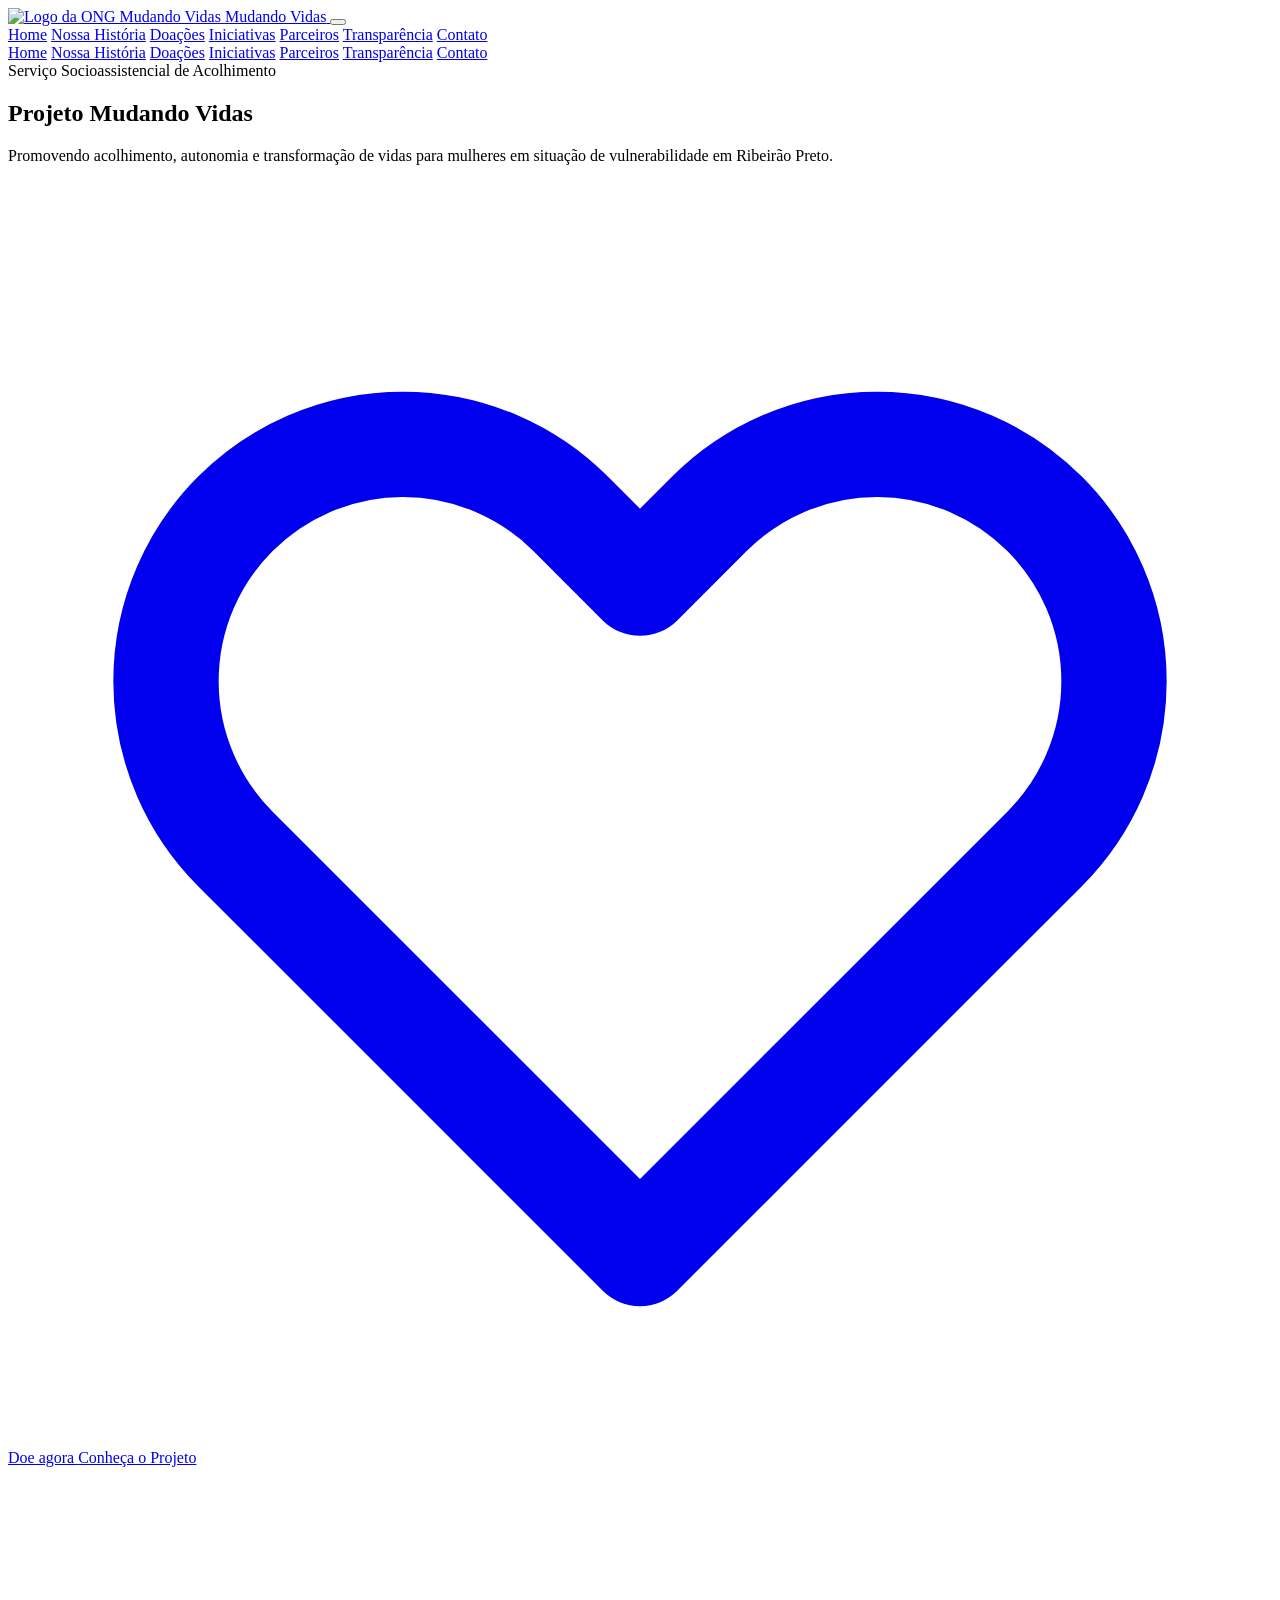
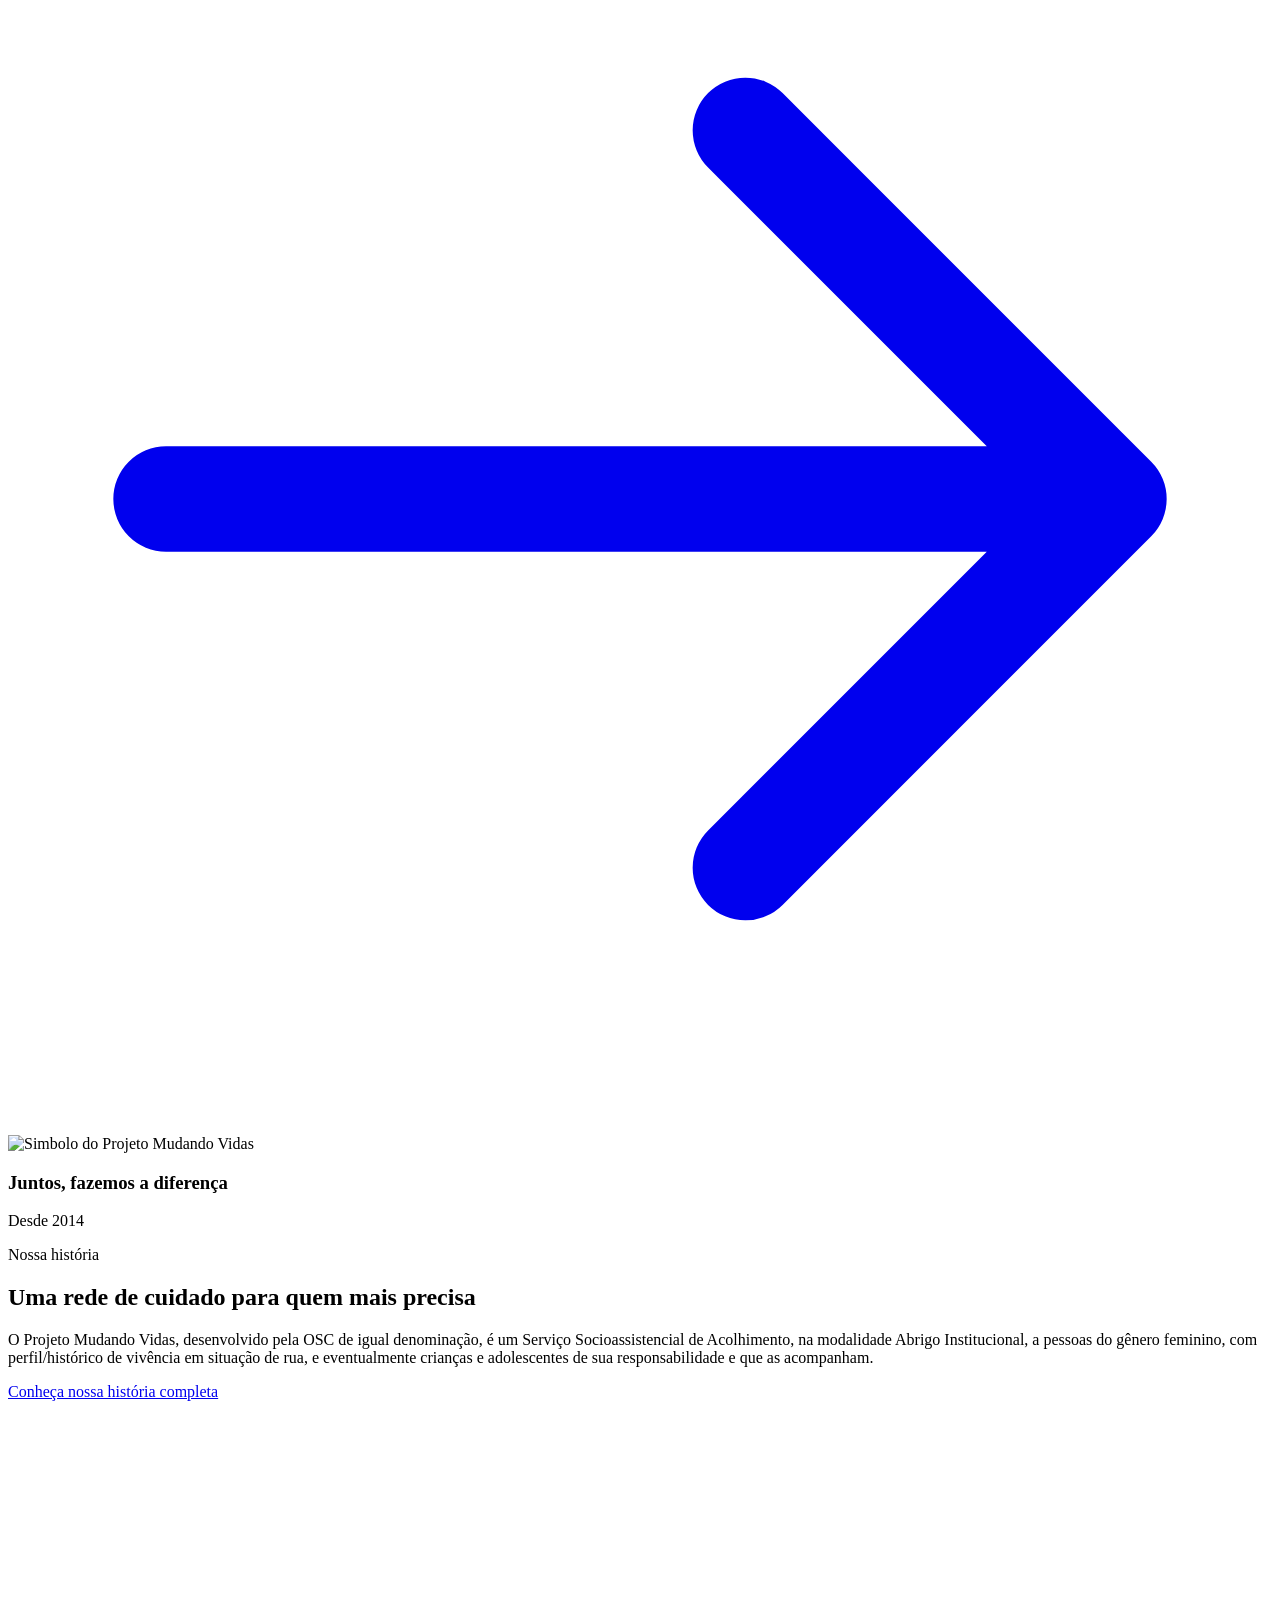
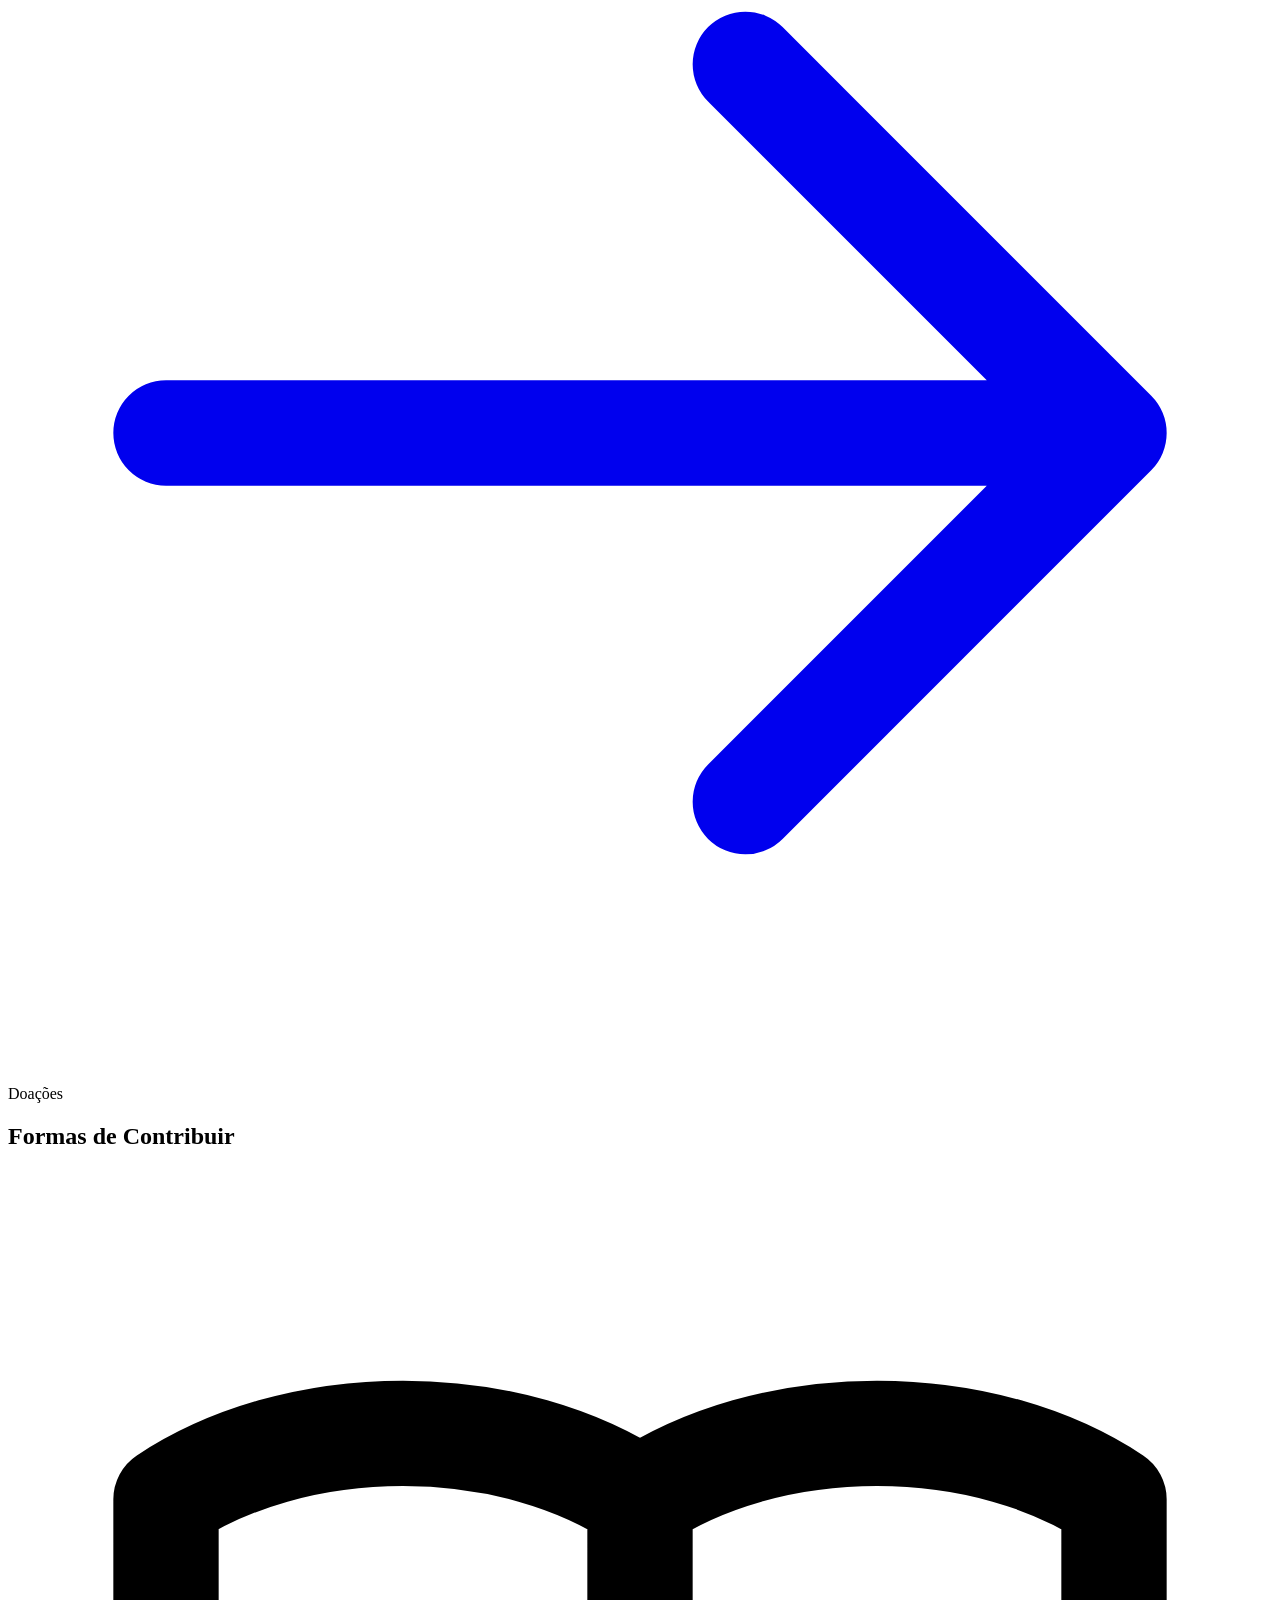
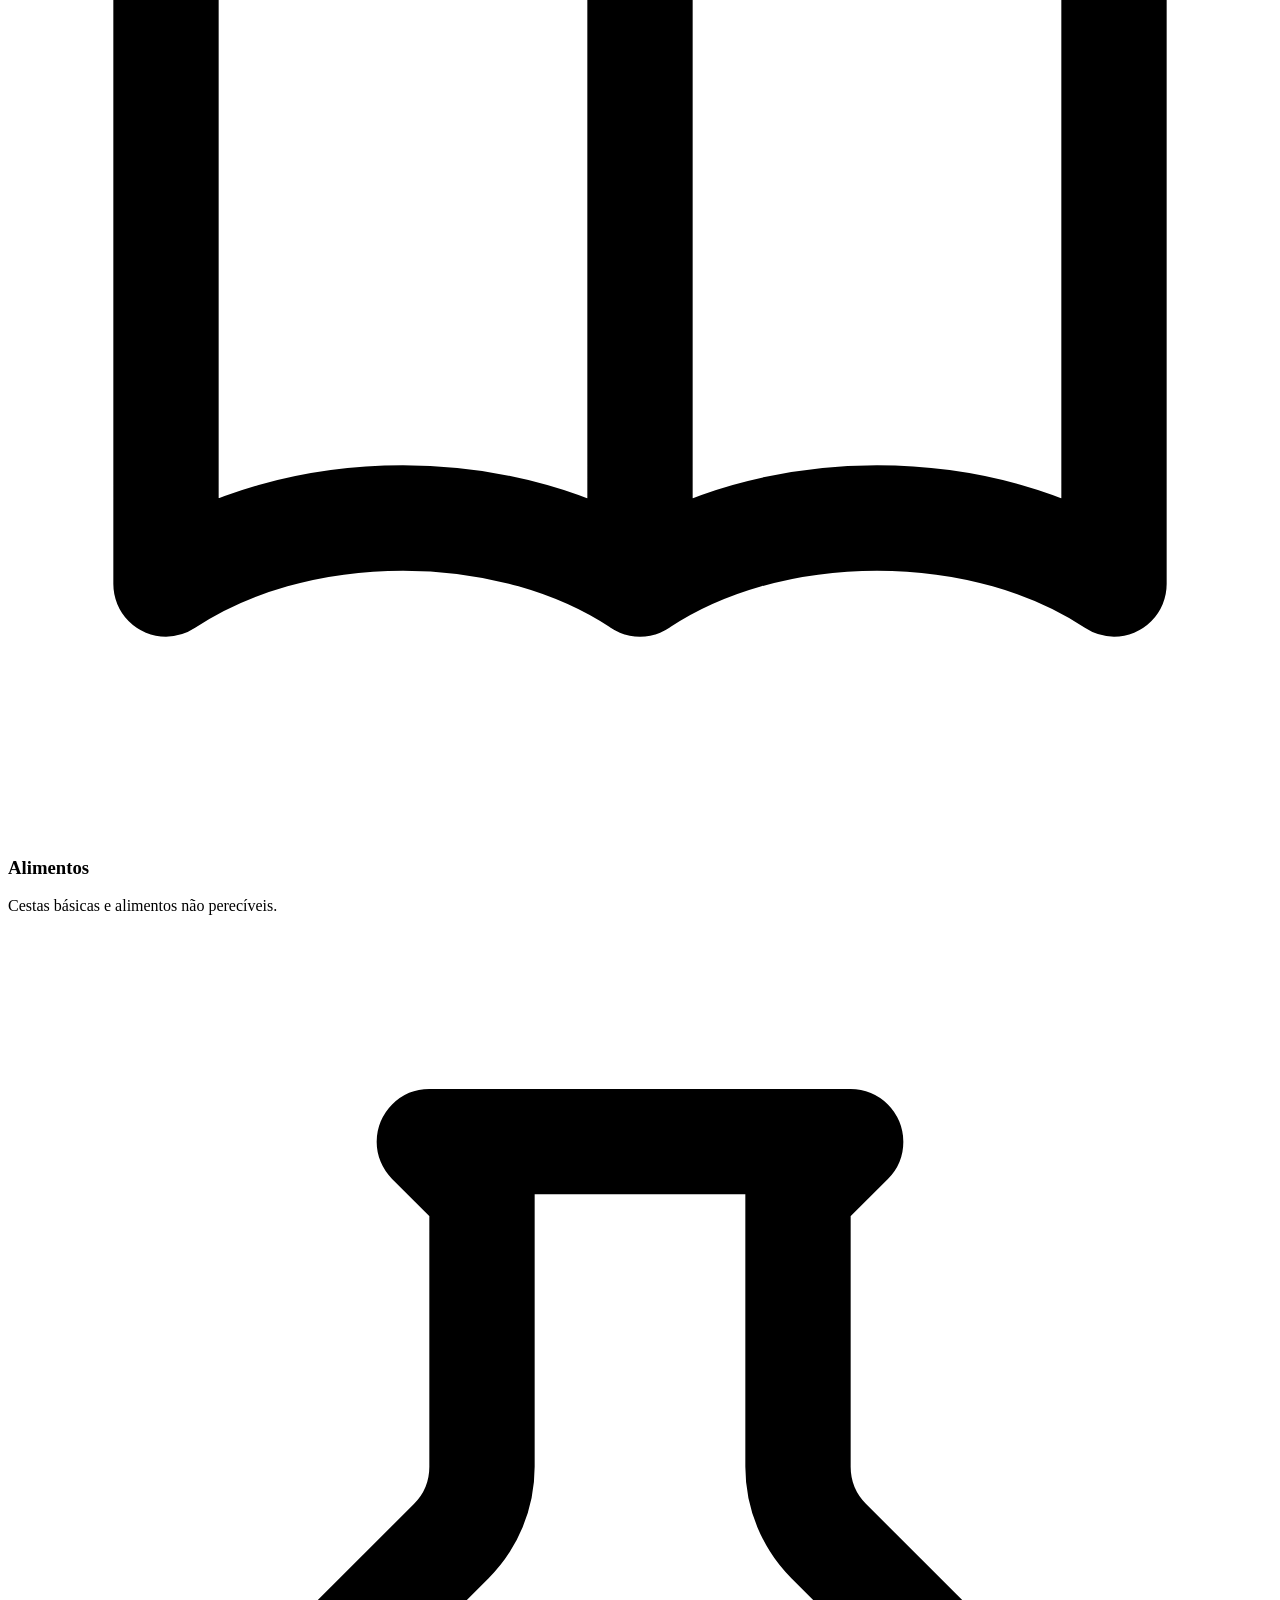
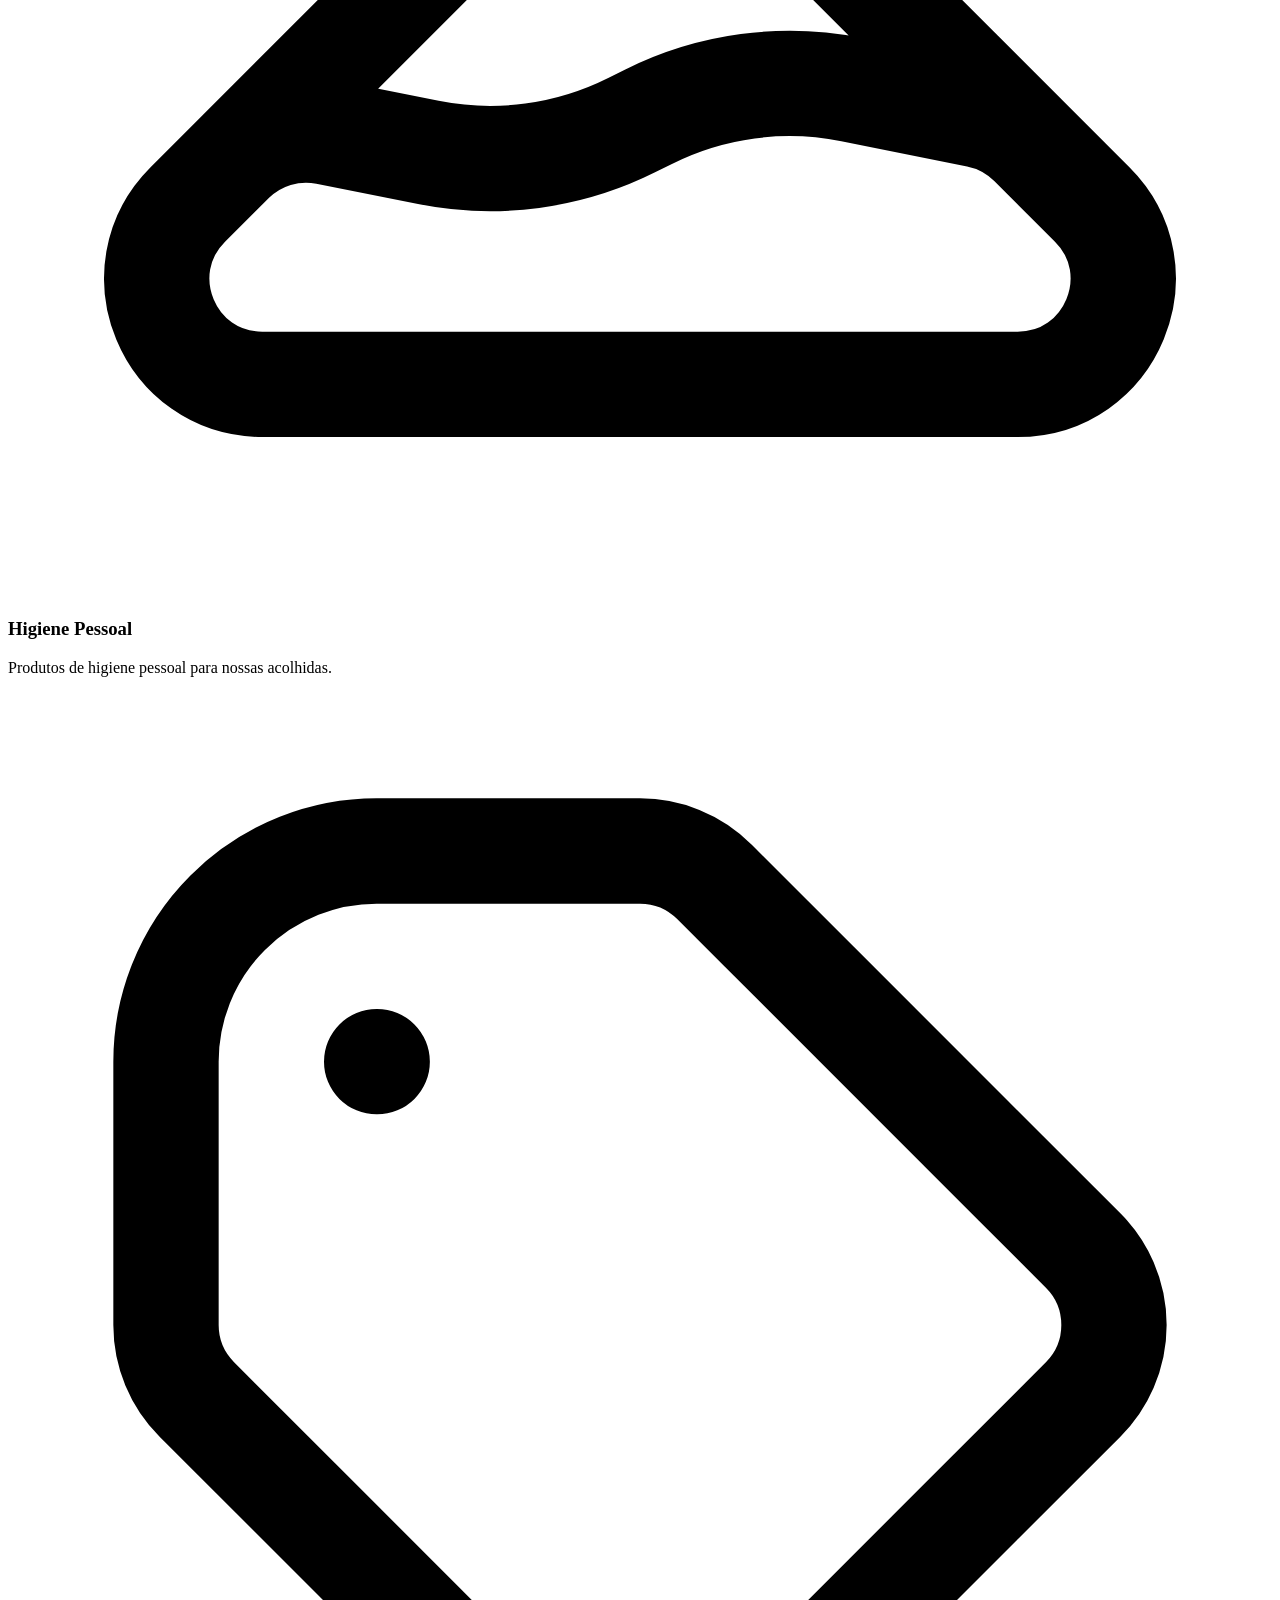
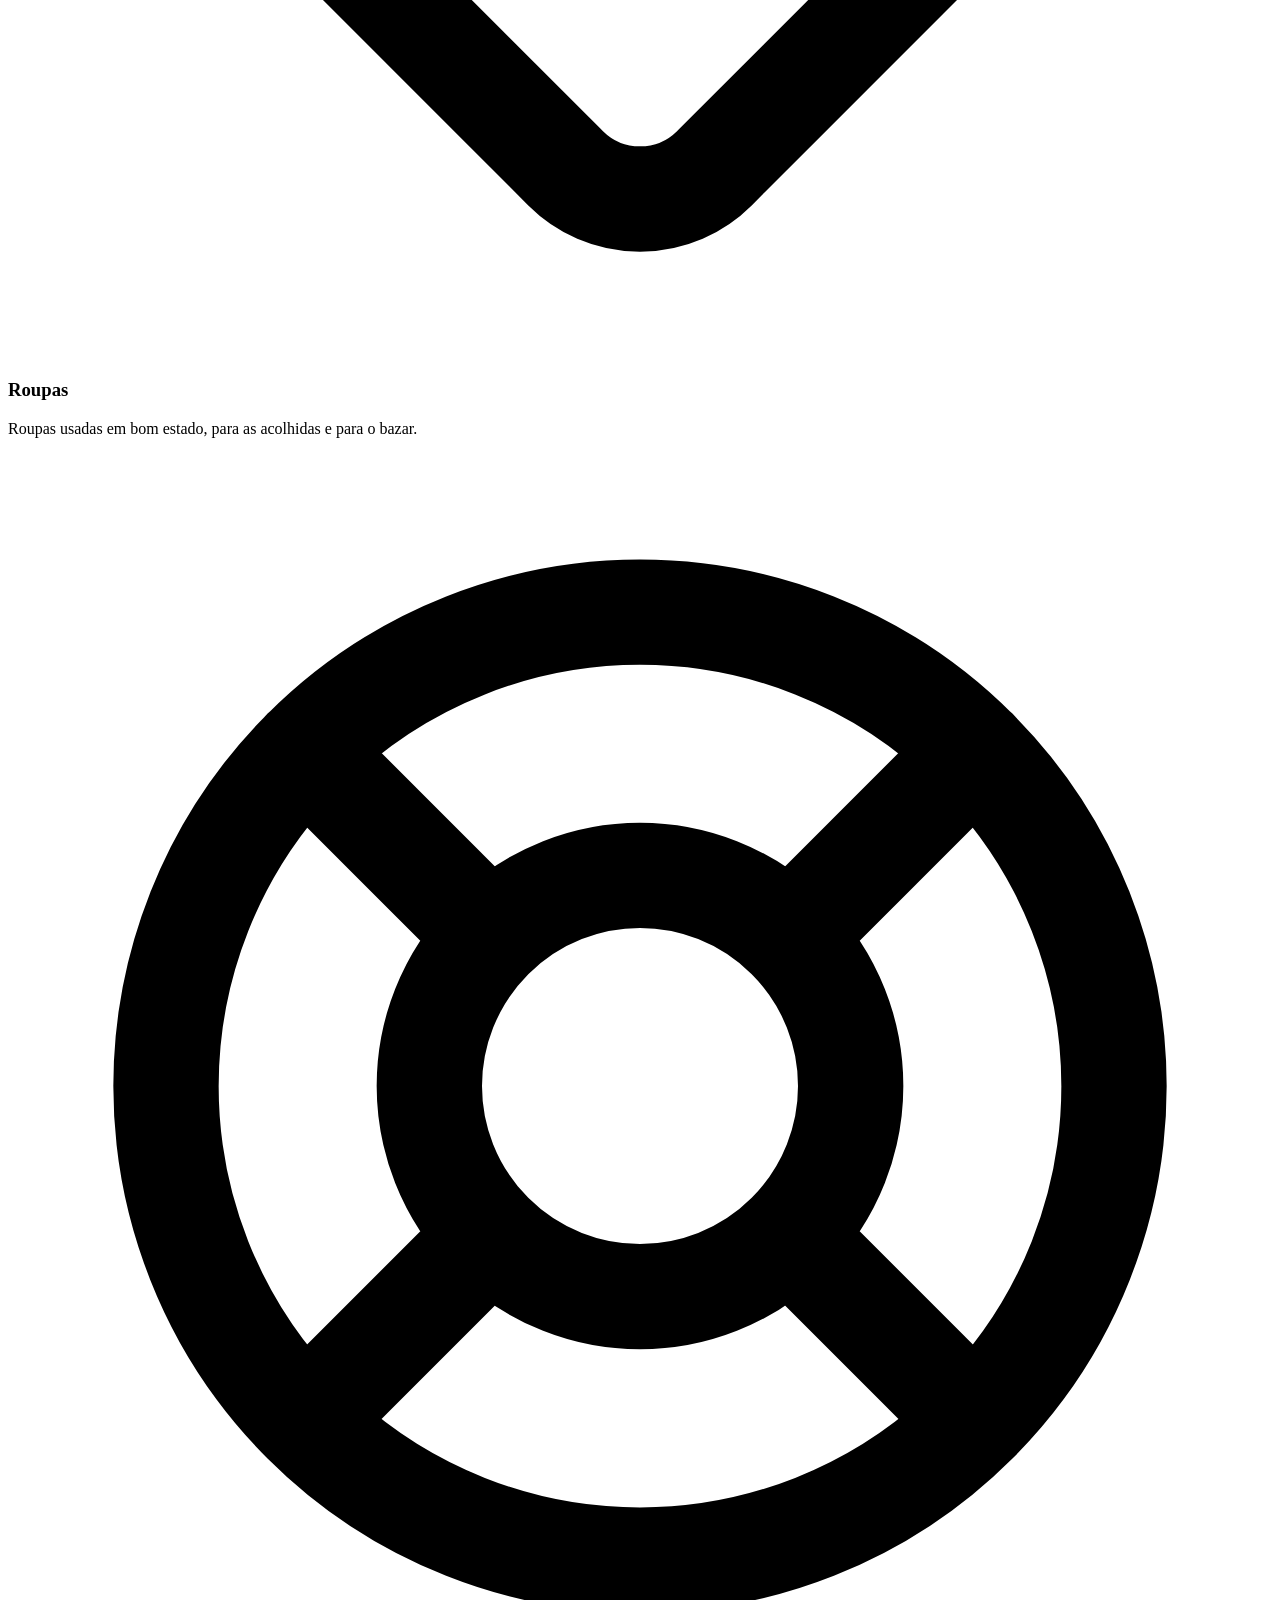
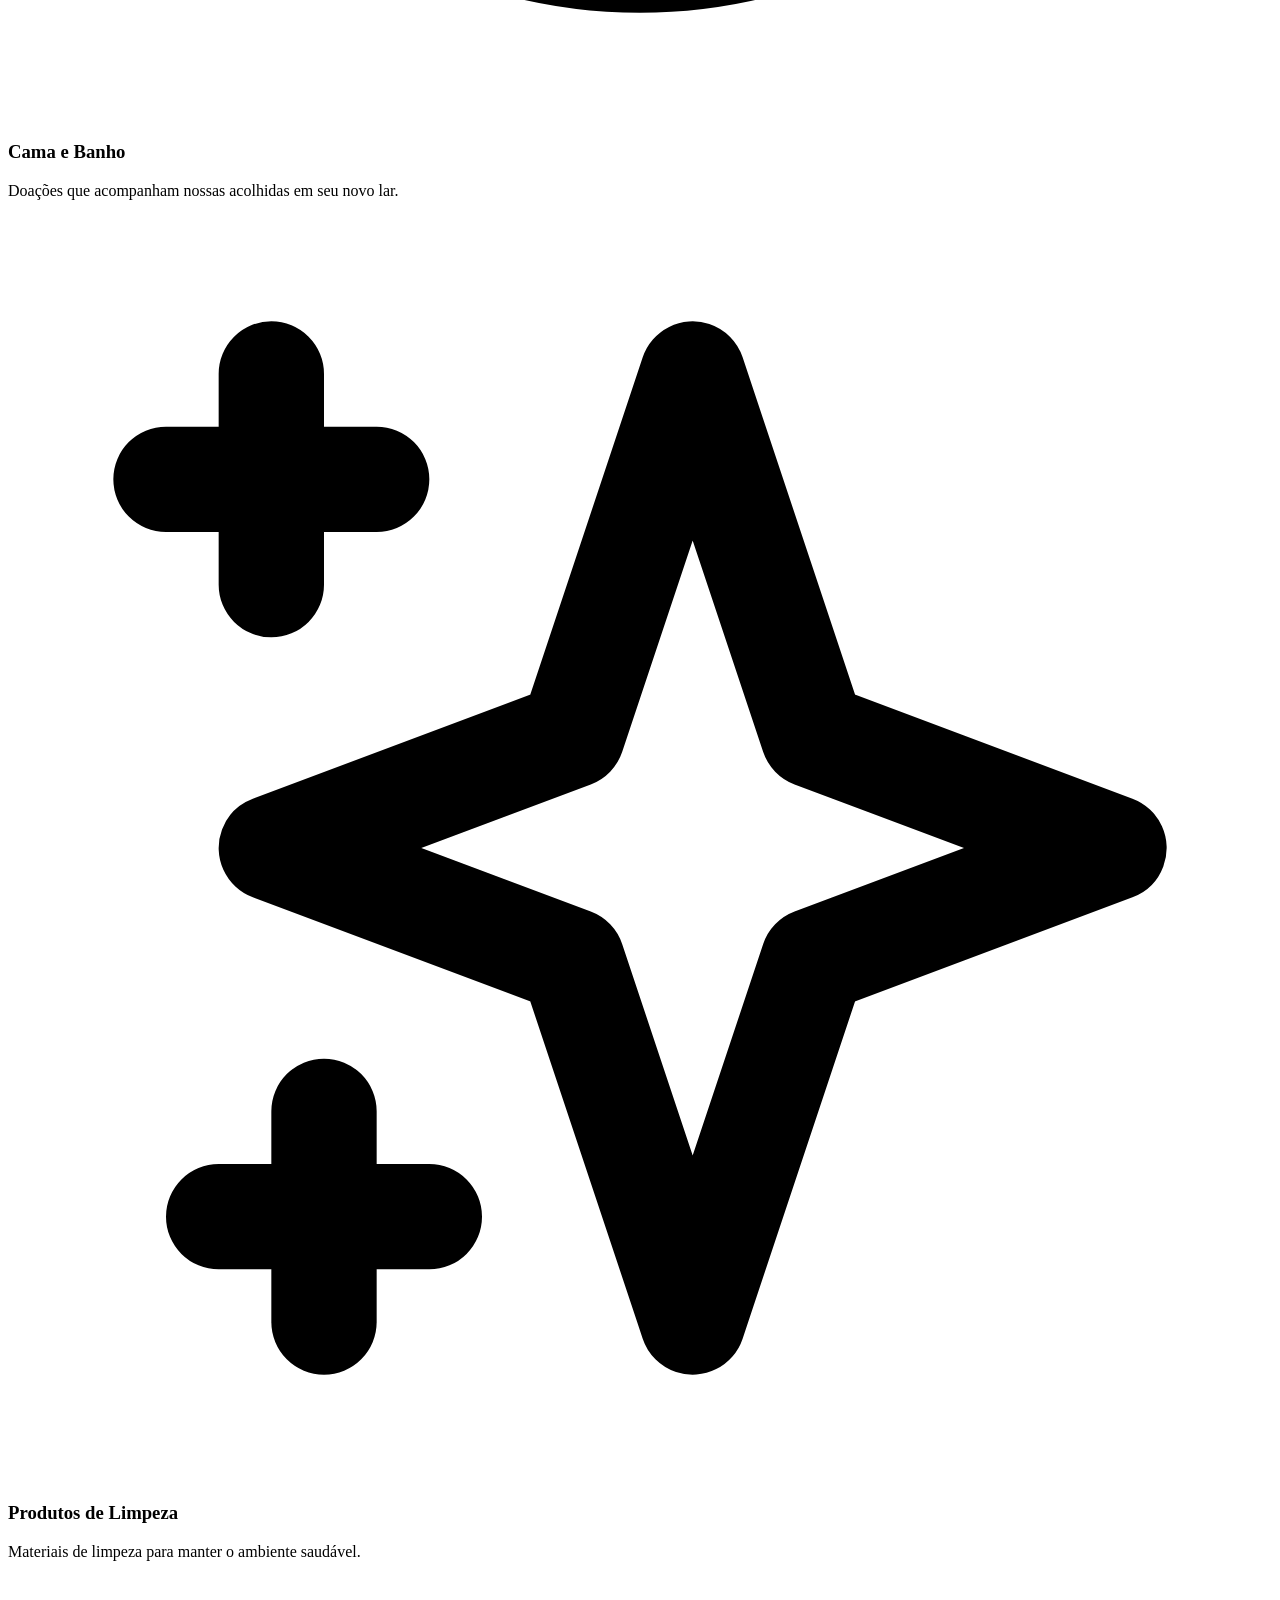
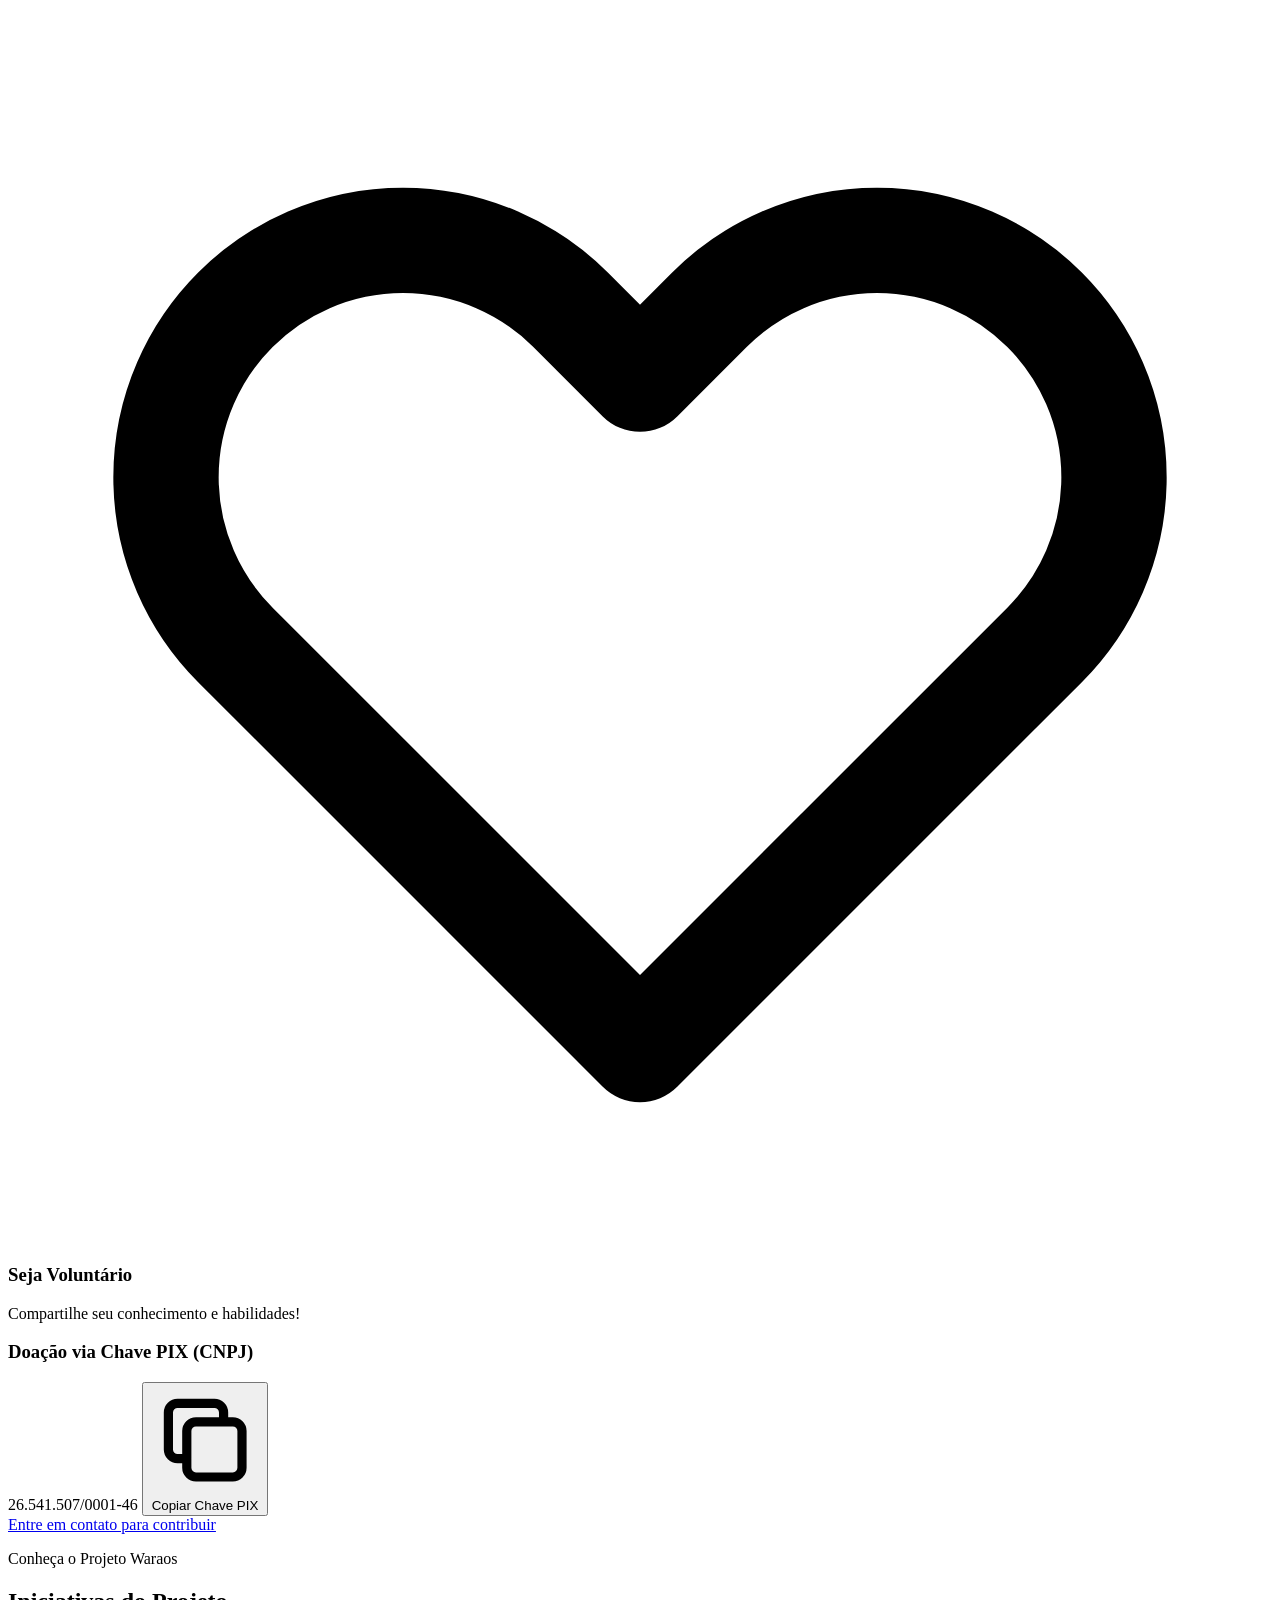
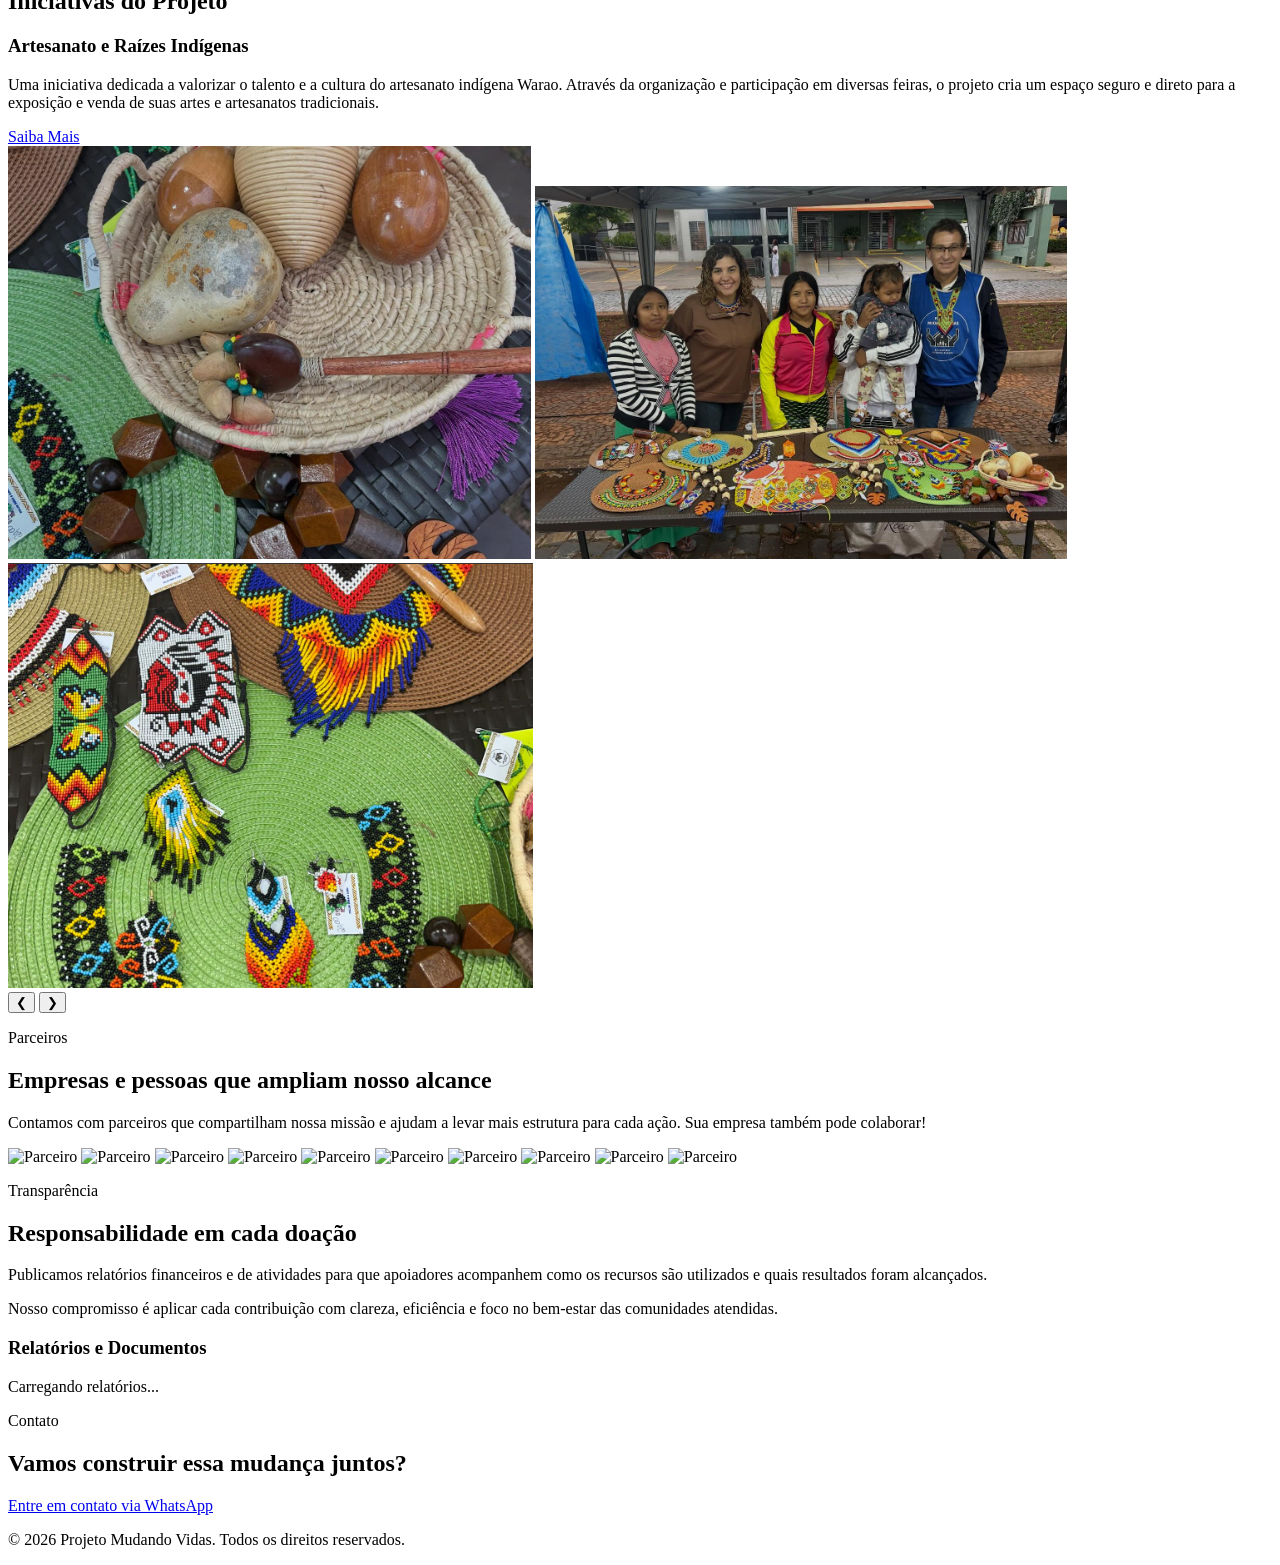
==== commit 87e0d298: "implement changes" ====
--- a/index.html
+++ b/index.html
@@ -1,234 +1,340 @@
 <!DOCTYPE html>
-<html lang="en">
+<html lang="pt-BR">
 <head>
     <meta charset="UTF-8">
     <meta name="viewport" content="width=device-width, initial-scale=1.0">
-    <link rel="stylesheet" href="style.css">
-    <link href="https://fonts.googleapis.com/css2?family=Roboto:wght@400;700&display=swap" rel="stylesheet">
+    <script src="https://cdn.tailwindcss.com"></script>
+    <link href="https://fonts.googleapis.com/css2?family=Montserrat:wght@400;600;700;800&family=Lora:wght@400;700&display=swap" rel="stylesheet">
     <title>Projeto Mudando Vidas Ribeirão Preto</title>
+    <script>
+        tailwind.config = {
+            theme: {
+                extend: {
+                    colors: {
+                        brand: {
+                            purple: '#837ba8',
+                            dark: '#6B4AAC',
+                            text: '#000000', // Texto preto
+                            accent: '#c46d7e',
+                            blush: '#fae8e8',
+                            bg: '#f8f5ff',
+                        }
+                    },
+                    fontFamily: {
+                        sans: ['Montserrat', 'sans-serif'],
+                        serif: ['Lora', 'serif'],
+                    }
+                }
+            }
+        }
+    </script>
+    <style>
+        html { scroll-behavior: smooth; }
+        section { scroll-margin-top: 120px; }
+        .gradient-blob {
+            background: radial-gradient(circle, rgba(107, 74, 172, 0.2) 0%, rgba(253, 246, 240, 0) 70%);
+        }
+    </style>
 </head>
-<body> 
-    <header class="site-header">
-        <nav class="navbar" aria-label="Main Navigation">
-            <a class="brand" href="home">
-                <img src="https://static.wixstatic.com/media/c9fd3d_ec91764bc3134369b3d29e8f225738de~mv2.png/v1/fill/w_192%2Ch_192%2Clg_1%2Cusm_0.66_1.00_0.01/c9fd3d_ec91764bc3134369b3d29e8f225738de~mv2.png" alt="Logo da ONG Mudando Vidas">
-                <span>Mudando Vidas</span>
+<body class="bg-brand-bg text-brand-text font-sans"> 
+    <header class="fixed top-0 left-0 w-full z-50 bg-brand-purple shadow-lg">
+        <nav class="max-w-7xl mx-auto flex items-center justify-between px-6 py-4">
+            <a href="#home" class="flex items-center gap-3">
+                <img src="https://static.wixstatic.com/media/c9fd3d_ec91764bc3134369b3d29e8f225738de~mv2.png/v1/fill/w_192%2Ch_192%2Clg_1%2Cusm_0.66_1.00_0.01/c9fd3d_ec91764bc3134369b3d29e8f225738de~mv2.png" alt="Logo da ONG Mudando Vidas" class="w-14 h-14 rounded-full bg-white">
+                <span class="text-white font-extrabold text-2xl">Mudando Vidas</span>
             </a>
 
-            <button class="menu-bottom" type="button" aria-label="Abrir menu" aria-expanded="false">
-                <span></span>
-                <span></span>
-                <span></span>
+            <button id="menuButton" class="md:hidden w-11 h-11 rounded-full bg-white/20 flex flex-col items-center justify-center">
+                <span class="block w-6 h-0.5 bg-white mb-1.5"></span>
+                <span class="block w-6 h-0.5 bg-white mb-1.5"></span>
+                <span class="block w-6 h-0.5 bg-white"></span>
             </button>
 
-            <div class="nav-links">
-                <a href="#home">Home</a>
-                <a href="#about">Nossa História</a>
-                <a href="#donations">Doações</a>
-                <a href="#partners">Parceiros</a>
-                <a href="#transparency">Transparência</a>
-                <a href="#contact">Contato</a>
-                <a href="#initiatives">Iniciativas</a>
+            <div id="navLinks" class="hidden md:flex items-center gap-8">
+                <a href="#home" class="text-white font-bold text-lg hover:opacity-80 transition">Home</a>
+                <a href="/history/" class="text-white font-bold text-lg hover:opacity-80 transition">Nossa História</a>
+                <a href="#donations" class="text-white font-bold text-lg hover:opacity-80 transition">Doações</a>
+                <a href="#initiatives" class="text-white font-bold text-lg hover:opacity-80 transition">Iniciativas</a>
+                <a href="#partners" class="text-white font-bold text-lg hover:opacity-80 transition">Parceiros</a>
+                <a href="#transparency" class="text-white font-bold text-lg hover:opacity-80 transition">Transparência</a>
+                <a href="#contact" class="text-white font-bold text-lg hover:opacity-80 transition">Contato</a>
             </div>
         </nav>
+        
+        <!-- Mobile Menu -->
+        <div id="mobileMenu" class="hidden md:hidden mx-6 mb-4 bg-brand-purple/95 rounded-2xl shadow-xl p-6">
+            <a href="#home" class="block text-white font-bold py-3 text-lg">Home</a>
+            <a href="/history/" class="block text-white font-bold py-3 text-lg">Nossa História</a>
+            <a href="#donations" class="block text-white font-bold py-3 text-lg">Doações</a>
+            <a href="#initiatives" class="block text-white font-bold py-3 text-lg">Iniciativas</a>
+            <a href="#partners" class="block text-white font-bold py-3 text-lg">Parceiros</a>
+            <a href="#transparency" class="block text-white font-bold py-3 text-lg">Transparência</a>
+            <a href="#contact" class="block text-white font-bold py-3 text-lg">Contato</a>
+        </div>
     </header>
 
-    <main>
-        <section id="home" class="hero">
-            <div class="hero-content">
-                <p class="eyebrow">Serviço Socioassistencial de Acolhimento</p>
-                <h1>Projeto Mudando Vidas</h1>
-                <p>
-                   Promovendo acolhimento, autonomia e transformação de vidas.
-                </p>
-                <div class="hero-actions">
-                    <a href="#donations" class="btn btn-primary">Doe agora</a>
-                    <a href="#about" class="btn btn-secondary">Conheça o Projeto</a>
-                </div>
-            </div>
-            <div class="hero-card" aria-label="Resumo de impacto">
-                <img src="https://static.wixstatic.com/media/c9fd3d_ec91764bc3134369b3d29e8f225738de~mv2.png/v1/fill/w_192%2Ch_192%2Clg_1%2Cusm_0.66_1.00_0.01/c9fd3d_ec91764bc3134369b3d29e8f225738de~mv2.png" alt="Simbolo do Projeto Mudando Vidas">
+    <main class="pt-32">
+        <!-- Hero Section -->
+        <section id="home" class="relative overflow-hidden max-w-7xl mx-auto px-6 py-16 md:py-24">
+            <div class="absolute top-0 left-0 w-96 h-96 gradient-blob -translate-x-1/2 -translate-y-1/2"></div>
+
+            <div class="grid md:grid-cols-2 gap-12 items-center relative z-10">
                 <div>
-                    <strong>Juntos, fazemos a diferença</strong>
-                    <span>Desde 2014</span>
-                </div>
-            </div>
-        </section>
-
-        <section id="about" class="section">
-            <div class="section-heading">
-                <p class="eyebrow">Nossa história</p>
-                <h2>Uma rede de cuidado para quem mais precisa</h2>
-            </div>
-            <div class="content-grid">
-                <article>
-                    <p>
+                    <span class="inline-block bg-brand-purple/20 text-brand-dark font-bold text-xs md:text-sm tracking-wider uppercase px-6 py-2 rounded-full mb-6">
+                        Serviço Socioassistencial de Acolhimento
+                    </span>
+                    <h1 class="text-[2.5rem] md:text-[3.5rem] lg:text-[4.5rem] font-extrabold leading-tight mb-6">
+                        <span class="text-black">Projeto</span> <span class="text-brand-dark">Mudando Vidas</span>
+                    </h1>
+                    <p class="text-lg md:text-xl text-black mb-10 max-w-2xl">
+                        Promovendo acolhimento, autonomia e transformação de vidas para mulheres em situação de vulnerabilidade em Ribeirão Preto.
+                    </p>
+                    <div class="flex flex-wrap gap-5">
+                        <a href="#donations" class="inline-flex items-center justify-center gap-3 px-8 py-4 rounded-full font-extrabold text-lg bg-brand-dark text-white hover:-translate-y-1 transition-all duration-300 shadow-xl shadow-brand-dark/30">
+                            <svg xmlns="http://www.w3.org/2000/svg" class="h-6 w-6" fill="none" viewBox="0 0 24 24" stroke="currentColor">
+                                <path stroke-linecap="round" stroke-linejoin="round" stroke-width="2" d="M4.318 6.318a4.5 4.5 0 000 6.364L12 20.364l7.682-7.682a4.5 4.5 0 00-6.364-6.364L12 7.636l-1.318-1.318a4.5 4.5 0 00-6.364 0z" />
+                            </svg>
+                            Doe agora
+                        </a>
+                        <a href="#about" class="inline-flex items-center justify-center gap-3 px-8 py-4 rounded-full font-extrabold text-lg bg-white text-brand-dark border-2 border-brand-purple/30 hover:-translate-y-1 transition-all duration-300">
+                            Conheça o Projeto
+                            <svg xmlns="http://www.w3.org/2000/svg" class="h-6 w-6" fill="none" viewBox="0 0 24 24" stroke="currentColor">
+                                <path stroke-linecap="round" stroke-linejoin="round" stroke-width="2" d="M14 5l7 7m0 0l-7 7m7-7H3" />
+                            </svg>
+                        </a>
+                    </div>
+                </div>
+                <div class="flex justify-center md:justify-end">
+                    <div class="bg-white p-8 md:p-10 rounded-3xl shadow-xl border border-brand-purple/10 flex items-center gap-6 max-w-md">
+                        <img src="https://static.wixstatic.com/media/c9fd3d_ec91764bc3134369b3d29e8f225738de~mv2.png/v1/fill/w_192%2Ch_192%2Clg_1%2Cusm_0.66_1.00_0.01/c9fd3d_ec91764bc3134369b3d29e8f225738de~mv2.png" alt="Simbolo do Projeto Mudando Vidas" class="w-36 h-36 rounded-full bg-white shadow-xl border border-brand-purple/10">
+                        <div class="text-left">
+                            <h3 class="text-2xl font-extrabold text-brand-dark mb-2">Juntos, fazemos a diferença</h3>
+                            <span class="inline-block bg-brand-purple/20 text-brand-dark font-bold px-4 py-1 rounded-full">Desde 2014</span>
+                        </div>
+                    </div>
+                </div>
+            </div>
+        </section>
+
+        <!-- About Section -->
+        <section id="about" class="bg-brand-bg py-20">
+            <div class="max-w-7xl mx-auto px-6">
+                <div class="text-center mb-12">
+                    <div class="w-24 h-2 bg-brand-dark mx-auto rounded-full mb-8"></div>
+                    <p class="text-brand-accent font-extrabold text-xs tracking-widest uppercase mb-3">Nossa história</p>
+                    <h2 class="text-brand-dark font-extrabold text-3xl md:text-4xl">Uma rede de cuidado para quem mais precisa</h2>
+                </div>
+                <div class="max-w-4xl mx-auto bg-white rounded-3xl shadow-lg border border-brand-purple/10 p-10">
+                    <p class="text-base md:text-lg text-black leading-relaxed mb-6">
                         O Projeto Mudando Vidas, desenvolvido pela OSC de igual denominação, é um Serviço Socioassistencial de Acolhimento, na modalidade Abrigo Institucional, a pessoas do gênero feminino, com perfil/histórico de vivência em situação de rua, e eventualmente crianças e adolescentes de sua responsabilidade e que as acompanham. 
-                        
-                    </p>
-                    <a href="/history/history.html" class="btn btn-secondary" style="margin-top: 20px; display: inline-block;">
-                      Conheça nossa história completa ➔
+                    </p>
+                    <a href="/history/" class="inline-flex items-center justify-center gap-3 px-6 py-3 rounded-full font-bold text-base bg-brand-purple/10 text-brand-dark border-2 border-brand-purple/30 hover:bg-brand-purple hover:text-white transition-all duration-300">
+                        Conheça nossa história completa
+                        <svg xmlns="http://www.w3.org/2000/svg" class="h-5 w-5" fill="none" viewBox="0 0 24 24" stroke="currentColor">
+                            <path stroke-linecap="round" stroke-linejoin="round" stroke-width="2" d="M14 5l7 7m0 0l-7 7m7-7H3" />
+                        </svg>
                     </a>
-                    
-                    
-                    
-                    
-                </article>
-                
-            </div>
-        </section>
-
-        <section id="donations" class="section section-accent">
-            <div class="section-heading">
-                <p class="eyebrow">Doações</p>
-                <h2>Formas de Contribuir</h2>
-            </div>
-            <div class="donation-options">
-                <article>
-                    <h3>Alimentos</h3>
-                    <p>Cestas básicas e alimentos não perecíveis.</p>
-                </article>
-                <article>
-                    <h3>Higiene Pessoal</h3>
-                    <p>Faça uma doação de produtos de higiene pessoal.</p>
-                </article>
-                <article>
-                    <h3>Roupas</h3>
-                    <p>Faça uma doação de roupas usadas. Utilizaremos estas roupas para nossas acolhidas e para realizar nosso bazar.</p>
-                </article>
-                <article>
-                    <h3>Roupas de cama e banho</h3>
-                    <p>Faça uma doação de roupas de cama e banho. Esta doação será destinada para nossas acolhidas que no processo de encaminhamento para sua nova moradia ou para sua família levará consigo.</p>
-                </article>
-                <article>
-                    <h3>Produtos de limpeza</h3>
-                    <p>Faça uma doação de produtos de limpeza. Esta doação será utilizada para manter a higiene e o bem-estar das famílias atendidas.</p>
-                </article>
-                <article>
-                    <h3>Seja voluntário</h3>
-                    <p>Nesse processo, suas habilidades profissionais podem contribuir diretamente para a autonomia financeira de nossas acolhidas.
-                       Ao compartilhar seus conhecimentos — seja na área de estudos, atividades físicas, artesanato, culinária ou outras especialidades — você ajudará no desenvolvimento de novas habilidades, possibilitando aprendizado, geração de renda extra e mais independência financeira.</p>
-                </article>
-                <article>
-                    <h3>Móveis Usados</h3>
-                    <p>Aceitamos móveis e utensílios usados, como sofá, geladeira, fogão, cama, televisão, itens de cozinha e outros objetos em bom estado.
-                         Esses itens são destinados às acolhidas que concluíram o acompanhamento técnico, conquistaram autonomia financeira e estão prontas para recomeçar em seu novo lar.</p>
-                </article>
-                <article>
-                    <h3>Doe seu Tempo</h3>
-                    <p>Faça uma doação do seu tempo. Neste processo você poderá fazer parte da ressignificação de nossas acolhidas visitando-as na casa apoio para ouvi-las e ajudar no processo de reinserção social.</p>
-                </article>
-                <article> 
-                    <section class="pix">
-                <h3>Doação via Chave PIX (CNPJ)</h3>
-                <div class="pix-box">
-                    <span class="pix-key">
-                        26.541.507/0001-46
-                    </span>
-
-                    <button onclick="copiarPix()">
+                </div>
+            </div>
+        </section>
+
+        <!-- Donations Section -->
+        <section id="donations" class="max-w-7xl mx-auto px-6 py-20">
+            <div class="text-center mb-16">
+                <div class="w-24 h-2 bg-brand-dark mx-auto rounded-full mb-8"></div>
+                <p class="text-brand-accent font-extrabold text-xs tracking-widest uppercase mb-3">Doações</p>
+                <h2 class="text-brand-dark font-extrabold text-3xl md:text-4xl">Formas de Contribuir</h2>
+            </div>
+            <div class="grid md:grid-cols-2 lg:grid-cols-3 gap-8 mb-12">
+                <div class="bg-white rounded-3xl p-8 shadow-lg border border-brand-purple/20 hover:-translate-y-2 transition-all duration-300">
+                    <div class="w-16 h-16 bg-brand-purple/10 rounded-3xl flex items-center justify-center mb-6">
+                        <svg xmlns="http://www.w3.org/2000/svg" class="h-8 w-8 text-brand-dark" fill="none" viewBox="0 0 24 24" stroke="currentColor">
+                            <path stroke-linecap="round" stroke-linejoin="round" stroke-width="2" d="M12 6.253v13m0-13C10.832 5.477 9.246 5 7.5 5S4.168 5.477 3 6.253v13C4.168 18.477 5.754 18 7.5 18s3.332.477 4.5 1.253m0-13C13.168 5.477 14.754 5 16.5 5c1.747 0 3.332.477 4.5 1.253v13C19.832 18.477 18.247 18 16.5 18c-1.746 0-3.332.477-4.5 1.253" />
+                        </svg>
+                    </div>
+                    <h3 class="text-xl font-extrabold text-brand-dark mb-3">Alimentos</h3>
+                    <p class="text-black text-base">Cestas básicas e alimentos não perecíveis.</p>
+                </div>
+
+                <div class="bg-white rounded-3xl p-8 shadow-xl border-2 border-brand-dark hover:-translate-y-2 transition-all duration-300">
+                    <div class="w-16 h-16 bg-brand-dark rounded-3xl flex items-center justify-center mb-6">
+                        <svg xmlns="http://www.w3.org/2000/svg" class="h-8 w-8 text-white" fill="none" viewBox="0 0 24 24" stroke="currentColor">
+                            <path stroke-linecap="round" stroke-linejoin="round" stroke-width="2" d="M19.428 15.428a2 2 0 00-1.022-.547l-2.387-.477a6 6 0 00-3.86.517l-.318.158a6 6 0 01-3.86.517L6.05 15.21a2 2 0 00-1.806.547M8 4h8l-1 1v5.172a2 2 0 00.586 1.414l5 5c1.26 1.26.367 3.414-1.415 3.414H4.828c-1.782 0-2.674-2.154-1.414-3.414l5-5A2 2 0 009 10.172V5L8 4z" />
+                        </svg>
+                    </div>
+                    <h3 class="text-xl font-extrabold text-brand-dark mb-3">Higiene Pessoal</h3>
+                    <p class="text-black text-base">Produtos de higiene pessoal para nossas acolhidas.</p>
+                </div>
+
+                <div class="bg-white rounded-3xl p-8 shadow-lg border border-brand-purple/20 hover:-translate-y-2 transition-all duration-300">
+                    <div class="w-16 h-16 bg-brand-purple/10 rounded-3xl flex items-center justify-center mb-6">
+                        <svg xmlns="http://www.w3.org/2000/svg" class="h-8 w-8 text-brand-dark" fill="none" viewBox="0 0 24 24" stroke="currentColor">
+                            <path stroke-linecap="round" stroke-linejoin="round" stroke-width="2" d="M7 7h.01M7 3h5c.512 0 1.024.195 1.414.586l7 7a2 2 0 010 2.828l-7 7a2 2 0 01-2.828 0l-7-7A1.994 1.994 0 013 12V7a4 4 0 014-4z" />
+                        </svg>
+                    </div>
+                    <h3 class="text-xl font-extrabold text-brand-dark mb-3">Roupas</h3>
+                    <p class="text-black text-base">Roupas usadas em bom estado, para as acolhidas e para o bazar.</p>
+                </div>
+
+                <div class="bg-white rounded-3xl p-8 shadow-lg border border-brand-purple/20 hover:-translate-y-2 transition-all duration-300">
+                    <div class="w-16 h-16 bg-brand-purple/10 rounded-3xl flex items-center justify-center mb-6">
+                        <svg xmlns="http://www.w3.org/2000/svg" class="h-8 w-8 text-brand-dark" fill="none" viewBox="0 0 24 24" stroke="currentColor">
+                            <path stroke-linecap="round" stroke-linejoin="round" stroke-width="2" d="M18.364 5.636l-3.536 3.536m0 5.656l3.536 3.536M9.172 9.172L5.636 5.636m3.536 9.192l-3.536 3.536M21 12a9 9 0 11-18 0 9 9 0 0118 0zm-5 0a4 4 0 11-8 0 4 4 0 018 0z" />
+                        </svg>
+                    </div>
+                    <h3 class="text-xl font-extrabold text-brand-dark mb-3">Cama e Banho</h3>
+                    <p class="text-black text-base">Doações que acompanham nossas acolhidas em seu novo lar.</p>
+                </div>
+
+                <div class="bg-white rounded-3xl p-8 shadow-lg border border-brand-purple/20 hover:-translate-y-2 transition-all duration-300">
+                    <div class="w-16 h-16 bg-brand-purple/10 rounded-3xl flex items-center justify-center mb-6">
+                        <svg xmlns="http://www.w3.org/2000/svg" class="h-8 w-8 text-brand-dark" fill="none" viewBox="0 0 24 24" stroke="currentColor">
+                            <path stroke-linecap="round" stroke-linejoin="round" stroke-width="2" d="M5 3v4M3 5h4M6 17v4m-2-2h4m5-16l2.286 6.857L21 12l-5.714 2.143L13 21l-2.286-6.857L5 12l5.714-2.143L13 3z" />
+                        </svg>
+                    </div>
+                    <h3 class="text-xl font-extrabold text-brand-dark mb-3">Produtos de Limpeza</h3>
+                    <p class="text-black text-base">Materiais de limpeza para manter o ambiente saudável.</p>
+                </div>
+
+                <div class="bg-white rounded-3xl p-8 shadow-lg border border-brand-purple/20 hover:-translate-y-2 transition-all duration-300">
+                    <div class="w-16 h-16 bg-brand-purple/10 rounded-3xl flex items-center justify-center mb-6">
+                        <svg xmlns="http://www.w3.org/2000/svg" class="h-8 w-8 text-brand-dark" fill="none" viewBox="0 0 24 24" stroke="currentColor">
+                            <path stroke-linecap="round" stroke-linejoin="round" stroke-width="2" d="M4.318 6.318a4.5 4.5 0 000 6.364L12 20.364l7.682-7.682a4.5 4.5 0 00-6.364-6.364L12 7.636l-1.318-1.318a4.5 4.5 0 00-6.364 0z" />
+                        </svg>
+                    </div>
+                    <h3 class="text-xl font-extrabold text-brand-dark mb-3">Seja Voluntário</h3>
+                    <p class="text-black text-base">Compartilhe seu conhecimento e habilidades!</p>
+                </div>
+            </div>
+            
+            <div class="max-w-2xl mx-auto text-center bg-white rounded-3xl shadow-xl border-2 border-brand-purple/30 p-10">
+                <h3 class="text-2xl font-extrabold text-brand-dark mb-6">Doação via Chave PIX (CNPJ)</h3>
+                <div class="bg-brand-bg p-8 rounded-3xl mb-6">
+                    <span id="chavePix" class="block text-lg md:text-xl font-extrabold text-brand-dark mb-6">26.541.507/0001-46</span>
+                    <button onclick="copiarPix()" class="inline-flex items-center justify-center gap-3 px-8 py-4 rounded-full font-extrabold text-lg bg-brand-dark text-white hover:bg-brand-purple transition-all duration-300 shadow-lg">
+                        <svg xmlns="http://www.w3.org/2000/svg" class="h-5 w-5" fill="none" viewBox="0 0 24 24" stroke="currentColor">
+                            <path stroke-linecap="round" stroke-linejoin="round" stroke-width="2" d="M8 16H6a2 2 0 01-2-2V6a2 2 0 012-2h8a2 2 0 012 2v2m-6 12h8a2 2 0 002-2v-8a2 2 0 00-2-2h-8a2 2 0 00-2 2v8a2 2 0 002 2z" />
+                        </svg>
                         Copiar Chave PIX
                     </button>
                 </div>
-                
-        </section>
-        
-                </article>
-                
-            </div>
-            <a href="https://api.whatsapp.com/send?phone=5516992507957&text=Gostaria%20de%20fazer%20uma%20doa%C3%A7%C3%A3o%20para%20o%20Projeto%20Mudando%20Vidas" class="btn btn-primary">Entre em contato para contribuir</a>
-        </section>
-
-        <section id="initiatives" class="section">
-            <div class="section-heading">
-                <p class="eyebrow">Iniciativas</p>
-                <h2>Projeto Waraos | Mudando Vidas</h2>
             </div>
             
-            <div class="content-grid project-showcase">
-                
-                <!-- LADO ESQUERDO: Card com as informações -->
-                <article>
-                    <h3>Artesanato e Raízes Indígenas</h3>
-                    <p>
+            <div class="text-center mt-10">
+                <a href="https://api.whatsapp.com/send?phone=5516992507957&text=Gostaria%20de%20fazer%20uma%20doa%C3%A7%C3%A3o%20para%20o%20Projeto%20Mudando%20Vidas" class="inline-flex items-center justify-center gap-3 px-10 py-4 rounded-full font-extrabold text-lg bg-brand-dark text-white hover:-translate-y-1 transition-all duration-300 shadow-xl shadow-brand-dark/30">
+                    Entre em contato para contribuir
+                </a>
+            </div>
+        </section>
+
+        <!-- Initiatives Section -->
+        <section id="initiatives" class="bg-brand-bg py-20">
+            <div class="max-w-7xl mx-auto px-6">
+                <div class="text-center mb-16">
+                <div class="w-24 h-2 bg-brand-dark mx-auto rounded-full mb-8"></div>
+                <p class="text-brand-accent font-extrabold text-xs tracking-widest uppercase mb-3">Conheça o Projeto Waraos</p>
+                <h2 class="text-brand-dark font-extrabold text-3xl md:text-4xl">Iniciativas do Projeto</h2>
+            </div>
+            <div class="grid md:grid-cols-2 gap-12 items-center">
+                <div>
+                    <h3 class="text-2xl font-extrabold text-brand-dark mb-6">Artesanato e Raízes Indígenas</h3>
+                    <p class="text-base md:text-lg text-black mb-8 leading-relaxed">
                         Uma iniciativa dedicada a valorizar o talento e a cultura do artesanato indígena Warao.
                         Através da organização e participação em diversas feiras, o projeto cria um espaço seguro e direto para a exposição e venda de suas artes e artesanatos tradicionais.
                     </p>
-                    <a href="https://www.instagram.com/projetowaraosrp?utm_source=ig_web_button_share_sheet&igsh=ZDNlZDc0MzIxNw==" class="btn btn-secondary" style="margin-top: 20px;">Saiba Mais</a>
-                </article>
-
-                <div class="carousel-container">
-                    <div class="carousel-slides">
-                        <img src="/img/Captura de tela 2026-06-16 174838.png" alt="Artesanato Indígena 1">
-                        <img src="/img/Captura de tela 2026-06-16 175253.png" alt="Artesanato Indígena 2">
-                        <img src="/img/Captura de tela 2026-06-16 175618.png" alt="Feira de Artesanato">
-                    </div>
-                    
-                    <button class="carousel-prev">❮</button>
-                    <button class="carousel-next">❯</button>
-                    
-                    <div class="carousel-dots">
-                        <span class="dot active"></span>
-                        <span class="dot"></span>
-                        <span class="dot"></span>
-                    </div>
-                </div>
-        </section>            
-        <section id="partners" class="section">
-            <div class="section-heading">
-                <p class="eyebrow">Parceiros</p>
-                <h2>Empresas e pessoas que ampliam nosso alcance</h2>
-            </div>
-            <p class="section-text">
+                    <a href="https://www.instagram.com/projetowaraosrp?utm_source=ig_web_button_share_sheet&igsh=ZDNlZDc0MzIxNw==" class="inline-flex items-center justify-center gap-3 px-8 py-4 rounded-full font-extrabold text-lg bg-white text-brand-dark border-2 border-brand-purple/30 hover:-translate-y-1 transition-all duration-300">
+                        Saiba Mais
+                    </a>
+                </div>
+                    <div class="relative">
+                        <div id="carouselSlides" class="flex transition-transform duration-500 ease-in-out rounded-3xl shadow-xl overflow-hidden">
+                            <img src="/img/img1.png" alt="Artesanato" class="w-full flex-shrink-0 block">
+                            <img src="/img/img2.png" alt="Artesanato" class="w-full flex-shrink-0 block">
+                            <img src="/img/img3.png" alt="Feira de Artesanato" class="w-full flex-shrink-0 block">
+                        </div>
+                        <button id="carouselPrev" class="absolute top-1/2 -translate-y-1/2 left-4 bg-white/90 hover:bg-white text-brand-dark border-none text-2xl w-12 h-12 rounded-full flex items-center justify-center cursor-pointer z-10 transition shadow-lg">❮</button>
+                        <button id="carouselNext" class="absolute top-1/2 -translate-y-1/2 right-4 bg-white/90 hover:bg-white text-brand-dark border-none text-2xl w-12 h-12 rounded-full flex items-center justify-center cursor-pointer z-10 transition shadow-lg">❯</button>
+                        <div class="absolute bottom-6 w-full flex justify-center gap-3 z-10">
+                            <span class="dot inline-block h-3 w-8 bg-brand-dark rounded-full cursor-pointer transition" data-index="0"></span>
+                            <span class="dot inline-block h-3 w-8 bg-brand-purple/40 rounded-full cursor-pointer transition" data-index="1"></span>
+                            <span class="dot inline-block h-3 w-8 bg-brand-purple/40 rounded-full cursor-pointer transition" data-index="2"></span>
+                        </div>
+                    </div>
+                </div>
+            </div>
+        </section>
+
+        <!-- Partners Section -->
+        <section id="partners" class="max-w-7xl mx-auto px-6 py-20">
+            <div class="text-center mb-12">
+                <div class="w-24 h-2 bg-brand-dark mx-auto rounded-full mb-8"></div>
+                <p class="text-brand-accent font-extrabold text-xs tracking-widest uppercase mb-3">Parceiros</p>
+                <h2 class="text-brand-dark font-extrabold text-3xl md:text-4xl">Empresas e pessoas que ampliam nosso alcance</h2>
+            </div>
+            <p class="text-lg text-black text-center max-w-3xl mx-auto mb-12">
                 Contamos com parceiros que compartilham nossa missão e ajudam a levar mais estrutura
-                para cada ação. Sua empresa também pode colaborar com doações, serviços, voluntariado
-                ou apoio institucional.
+                para cada ação. Sua empresa também pode colaborar!
             </p>
-            <img src="https://www.matrixprint.com.br/impressora-de-cartazes/assets/images/pp.jpg" alt="Parceiros">
-            <img src="https://media.licdn.com/dms/image/v2/C4E0BAQEAdFSDoD3R9g/company-logo_200_200/company-logo_200_200/0/1631351317684?e=2147483647&v=beta&t=n5NIq2H09NIHrDW4nnISPKHyV5nJ4BBtkBIDcX12ID4" alt="Parceiros">
-            <img src="https://static.wixstatic.com/media/c9fd3d_112c74e7072d4a6db58940550c5329dc~mv2.png/v1/fill/w_420,h_85,al_c,lg_1,q_85,enc_avif,quality_auto/c9fd3d_112c74e7072d4a6db58940550c5329dc~mv2.png" alt="Parceiros">
-            <img src="https://static.wixstatic.com/media/c9fd3d_fbab08730aa243d69ffa1a7e958eacd5~mv2.png/v1/fill/w_420,h_77,al_c,lg_1,q_85,enc_avif,quality_auto/c9fd3d_fbab08730aa243d69ffa1a7e958eacd5~mv2.png" alt="Parceiros">
-            <img src="https://static.wixstatic.com/media/c9fd3d_76c85e0b300f44a784dd3e937e8180dc~mv2.png/v1/fill/w_386,h_264,al_c,lg_1,q_85,enc_avif,quality_auto/cropped-Logo8.png" alt="Parceiros">
-            <img src="https://static.wixstatic.com/media/c9fd3d_c220220ef2d04841be15502844f5c139~mv2.png/v1/fill/w_584,h_264,al_c,lg_1,q_85,enc_avif,quality_auto/c9fd3d_c220220ef2d04841be15502844f5c139~mv2.png" alt="Parceiros">
-            <img src="https://static.wixstatic.com/media/c9fd3d_031cd661f3094c16a927d9d1b8454381~mv2.png/v1/fill/w_714,h_228,al_c,q_85,usm_0.66_1.00_0.01,enc_avif,quality_auto/clinica.png" alt="Parceiros">
-            <img src="https://static.wixstatic.com/media/c9fd3d_46da9554b4dc416380c644d4c8cee3d9~mv2.png/v1/fill/w_658,h_125,al_c,lg_1,q_85,enc_avif,quality_auto/c9fd3d_46da9554b4dc416380c644d4c8cee3d9~mv2.png" alt="Parceiros">
-            <img src="https://static.wixstatic.com/media/c9fd3d_9b4a5e917abc4a5cabdcc6ddf6118d8b~mv2.png/v1/fill/w_104,h_210,al_c,lg_1,q_85,enc_avif,quality_auto/c9fd3d_9b4a5e917abc4a5cabdcc6ddf6118d8b~mv2.png" alt="Parceiros">
-            <img src="https://static.wixstatic.com/media/c9fd3d_39da0e47c39e4628bf0d2e9073a26580~mv2.png/v1/fill/w_578,h_323,al_c,lg_1,q_85,enc_avif,quality_auto/c9fd3d_39da0e47c39e4628bf0d2e9073a26580~mv2.png" alt="Parceiros">
-
-        </section>
-
-        <section id="transparency" class="section">
-            <div class="section-heading">
-                <p class="eyebrow">Transparência</p>
-                <h2>Responsabilidade em cada doação recebida</h2>
-            </div>
-            <div class="content-grid">
-                <p>
-                    Publicamos relatórios financeiros e de atividades para que apoiadores acompanhem
-                    como os recursos são utilizados e quais resultados foram alcançados.
-                </p>
-                <p>
-                    Nosso compromisso é aplicar cada contribuição com clareza, eficiência e foco no
-                    bem-estar das comunidades atendidas.
-                </p>
-            </div>
-        </section>
-
-        <section id="contact" class="contact-section">
-            <div>
-                <p class="eyebrow">Contato</p>
-                <h2>Vamos construir essa mudança juntos?</h2>
-            </div>
-            <a href="https://api.whatsapp.com/send?phone=5516992507957&text=Olá%20Projeto%20Mudando%20Vidas,%20gostaria%20de%20saber%20mais%20sobre%20como%20posso%20ajudar!" id="whatsapp-link" class="btn btn-secondary">Entre em contato via WhatsApp</a>
-        </section>
-
+            <div class="grid md:grid-cols-3 lg:grid-cols-5 gap-8 items-center justify-items-center">
+                <img src="https://encrypted-tbn0.gstatic.com/images?q=tbn:ANd9GcTn_oMpQQdH3qdCGSvGFTX3w-_kPJGKRDUBMQ&s" alt="Parceiro" class="max-h-20 max-w-full object-contain grayscale hover:grayscale-0 transition duration-300">
+                <img src="https://media.licdn.com/dms/image/v2/C4E0BAQEAdFSDoD3R9g/company-logo_200_200/company-logo_200_200/0/1631351317684?e=2147483647&v=beta&t=n5NIq2H09NIHrDW4nnISPKHyV5nJ4BBtkBIDcX12ID4" alt="Parceiro" class="max-h-20 max-w-full object-contain grayscale hover:grayscale-0 transition duration-300">
+                <img src="https://static.wixstatic.com/media/c9fd3d_112c74e7072d4a6db58940550c5329dc~mv2.png/v1/fill/w_420,h_85,al_c,lg_1,q_85,enc_avif,quality_auto/c9fd3d_112c74e7072d4a6db58940550c5329dc~mv2.png" alt="Parceiro" class="max-h-20 max-w-full object-contain grayscale hover:grayscale-0 transition duration-300">
+                <img src="https://static.wixstatic.com/media/c9fd3d_fbab08730aa243d69ffa1a7e958eacd5~mv2.png/v1/fill/w_420,h_77,al_c,lg_1,q_85,enc_avif,quality_auto/c9fd3d_fbab08730aa243d69ffa1a7e958eacd5~mv2.png" alt="Parceiro" class="max-h-20 max-w-full object-contain grayscale hover:grayscale-0 transition duration-300">
+                <img src="https://static.wixstatic.com/media/c9fd3d_76c85e0b300f44a784dd3e937e8180dc~mv2.png/v1/fill/w_386,h_264,al_c,lg_1,q_85,enc_avif,quality_auto/cropped-Logo8.png" alt="Parceiro" class="max-h-20 max-w-full object-contain grayscale hover:grayscale-0 transition duration-300">
+                <img src="https://static.wixstatic.com/media/c9fd3d_c220220ef2d04841be15502844f5c139~mv2.png/v1/fill/w_584,h_264,al_c,lg_1,q_85,enc_avif,quality_auto/c9fd3d_c220220ef2d04841be15502844f5c139~mv2.png" alt="Parceiro" class="max-h-20 max-w-full object-contain grayscale hover:grayscale-0 transition duration-300">
+                <img src="https://static.wixstatic.com/media/c9fd3d_031cd661f3094c16a927d9d1b8454381~mv2.png/v1/fill/w_714,h_228,al_c,q_85,usm_0.66_1.00_0.01,enc_avif,quality_auto/clinica.png" alt="Parceiro" class="max-h-20 max-w-full object-contain grayscale hover:grayscale-0 transition duration-300">
+                <img src="https://static.wixstatic.com/media/c9fd3d_46da9554b4dc416380c644d4c8cee3d9~mv2.png/v1/fill/w_658,h_125,al_c,lg_1,q_85,enc_avif,quality_auto/c9fd3d_46da9554b4dc416380c644d4c8cee3d9~mv2.png" alt="Parceiro" class="max-h-20 max-w-full object-contain grayscale hover:grayscale-0 transition duration-300">
+                <img src="https://static.wixstatic.com/media/c9fd3d_9b4a5e917abc4a5cabdcc6ddf6118d8b~mv2.png/v1/fill/w_104,h_210,al_c,lg_1,q_85,enc_avif,quality_auto/c9fd3d_9b4a5e917abc4a5cabdcc6ddf6118d8b~mv2.png" alt="Parceiro" class="max-h-20 max-w-full object-contain grayscale hover:grayscale-0 transition duration-300">
+                <img src="https://static.wixstatic.com/media/c9fd3d_39da0e47c39e4628bf0d2e9073a26580~mv2.png/v1/fill/w_578,h_323,al_c,lg_1,q_85,enc_avif,quality_auto/c9fd3d_39da0e47c39e4628bf0d2e9073a26580~mv2.png" alt="Parceiro" class="max-h-20 max-w-full object-contain grayscale hover:grayscale-0 transition duration-300">
+            </div>
+        </section>
+
+        <!-- Transparency Section -->
+        <section id="transparency" class="bg-brand-bg py-20">
+            <div class="max-w-5xl mx-auto px-6">
+                <div class="text-center mb-12">
+                    <div class="w-24 h-2 bg-brand-dark mx-auto rounded-full mb-8"></div>
+                    <p class="text-brand-accent font-extrabold text-xs tracking-widest uppercase mb-3">Transparência</p>
+                    <h2 class="text-brand-dark font-extrabold text-3xl md:text-4xl">Responsabilidade em cada doação</h2>
+                </div>
+                <div class="grid md:grid-cols-2 gap-10 bg-white rounded-3xl shadow-lg border border-brand-purple/10 p-10 mb-12">
+                    <p class="text-base md:text-lg text-black leading-relaxed">
+                        Publicamos relatórios financeiros e de atividades para que apoiadores acompanhem
+                        como os recursos são utilizados e quais resultados foram alcançados.
+                    </p>
+                    <p class="text-base md:text-lg text-black leading-relaxed">
+                        Nosso compromisso é aplicar cada contribuição com clareza, eficiência e foco no
+                        bem-estar das comunidades atendidas.
+                    </p>
+                </div>
+                <!-- Lista de Relatórios -->
+                <div class="bg-white rounded-3xl shadow-lg border border-brand-purple/10 p-10">
+                    <h3 class="text-2xl font-extrabold text-brand-dark mb-6">Relatórios e Documentos</h3>
+                    <div id="relatorios-list" class="space-y-4">
+                        <p class="text-black text-base">Carregando relatórios...</p>
+                    </div>
+                </div>
+            </div>
+        </section>
+
+        <!-- Contact Section -->
+        <section id="contact" class="max-w-5xl mx-auto px-6 py-16 mb-10">
+            <div class="bg-brand-dark rounded-3xl p-10 md:p-14 text-center md:text-left flex flex-col md:flex-row items-center justify-between gap-8">
+                <div>
+                    <p class="text-brand-blush font-extrabold text-xs tracking-widest uppercase mb-4">Contato</p>
+                    <h2 class="text-white font-extrabold text-2xl md:text-3xl mb-4">Vamos construir essa mudança juntos?</h2>
+                </div>
+                <a href="https://api.whatsapp.com/send?phone=5516992507957&text=Ol%C3%A1%20Projeto%20Mudando%20Vidas%2C%20gostaria%20de%20saber%20mais%20sobre%20como%20posso%20ajudar!" class="inline-flex items-center justify-center gap-3 px-8 py-4 rounded-full font-extrabold text-lg bg-white text-brand-dark hover:bg-brand-blush transition-all duration-300">
+                    Entre em contato via WhatsApp
+                </a>
+            </div>
+        </section>
     </main>
 
-    <footer>
-        <p>&copy; 2026 Por Projeto Mudando Vidas. Todos os direitos reservados.</p>
+    <footer class="bg-brand-dark py-10 px-6 text-center text-white/80">
+        <p class="text-lg">&copy; 2026 Projeto Mudando Vidas. Todos os direitos reservados.</p>
     </footer>
 
-
-    <script src="script.js"></script>
+    <script type="module" src="script.js"></script>
 </body>
-</html>+</html>
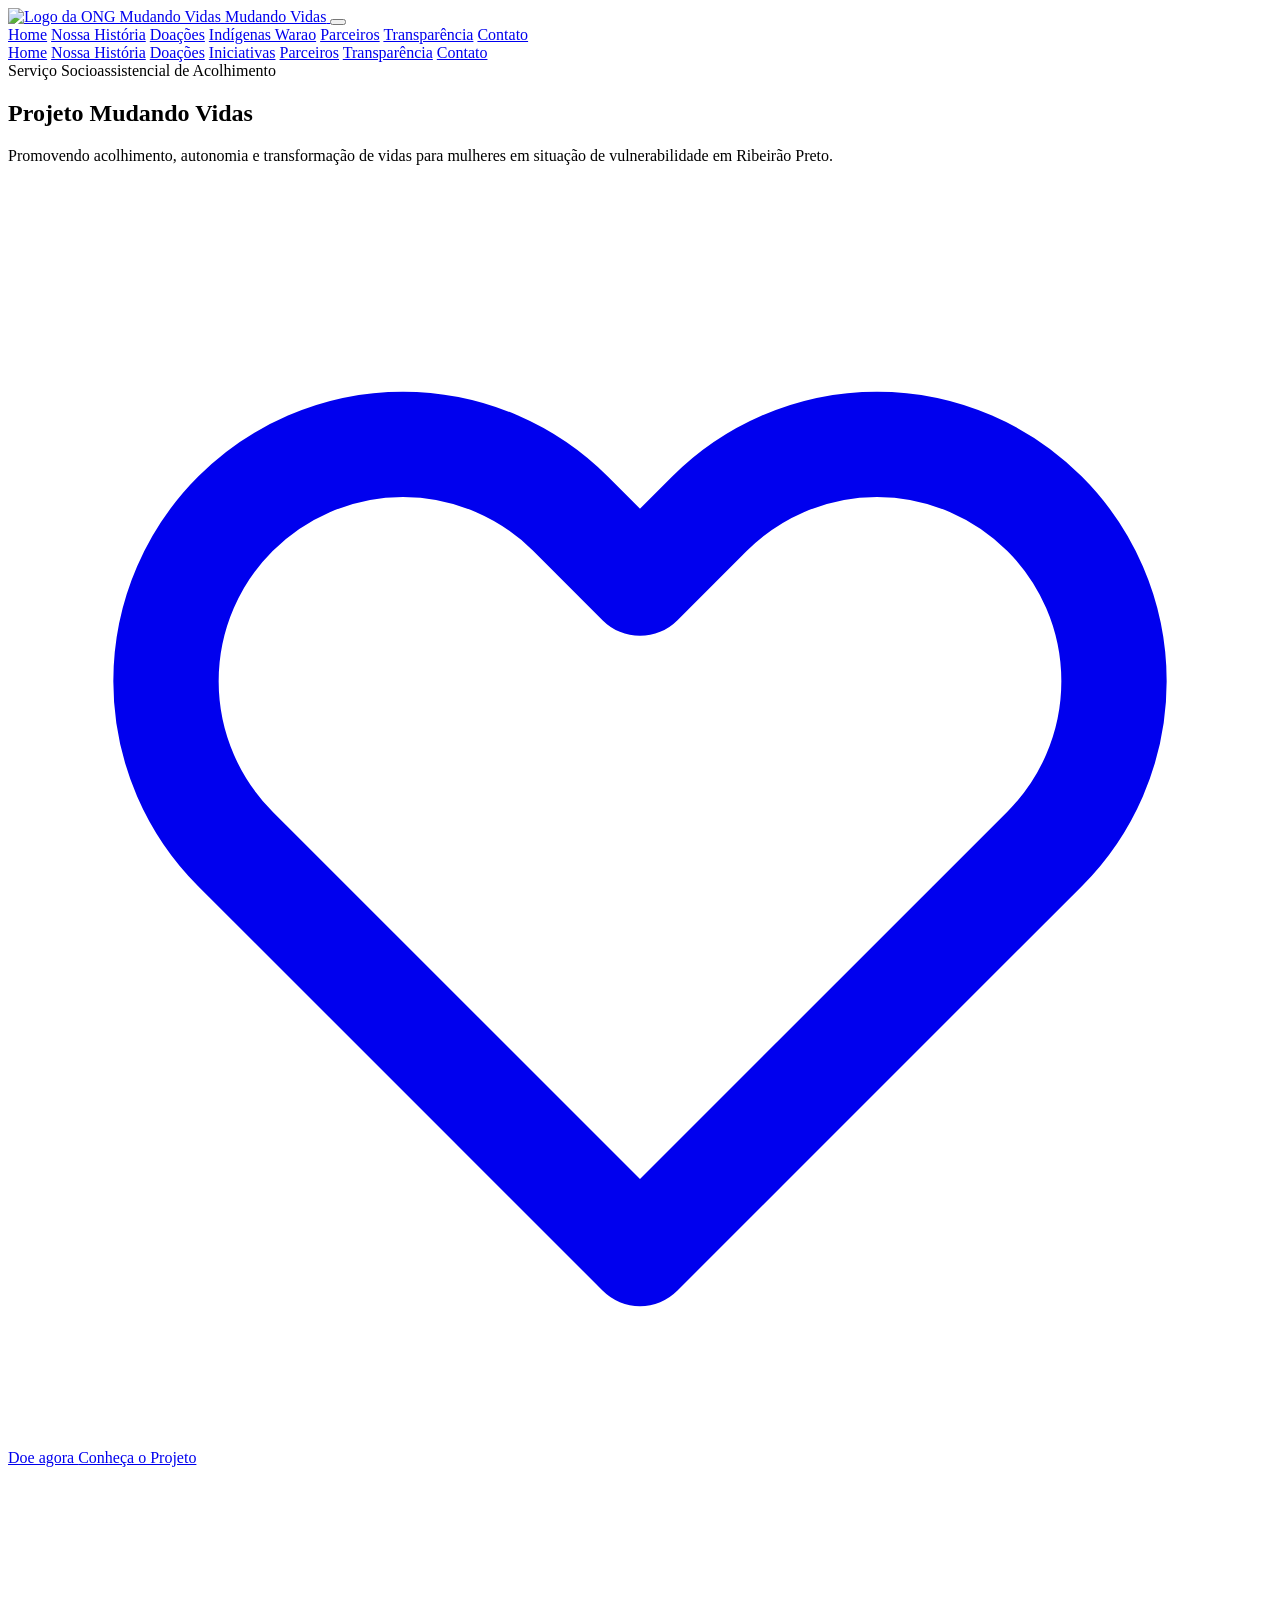
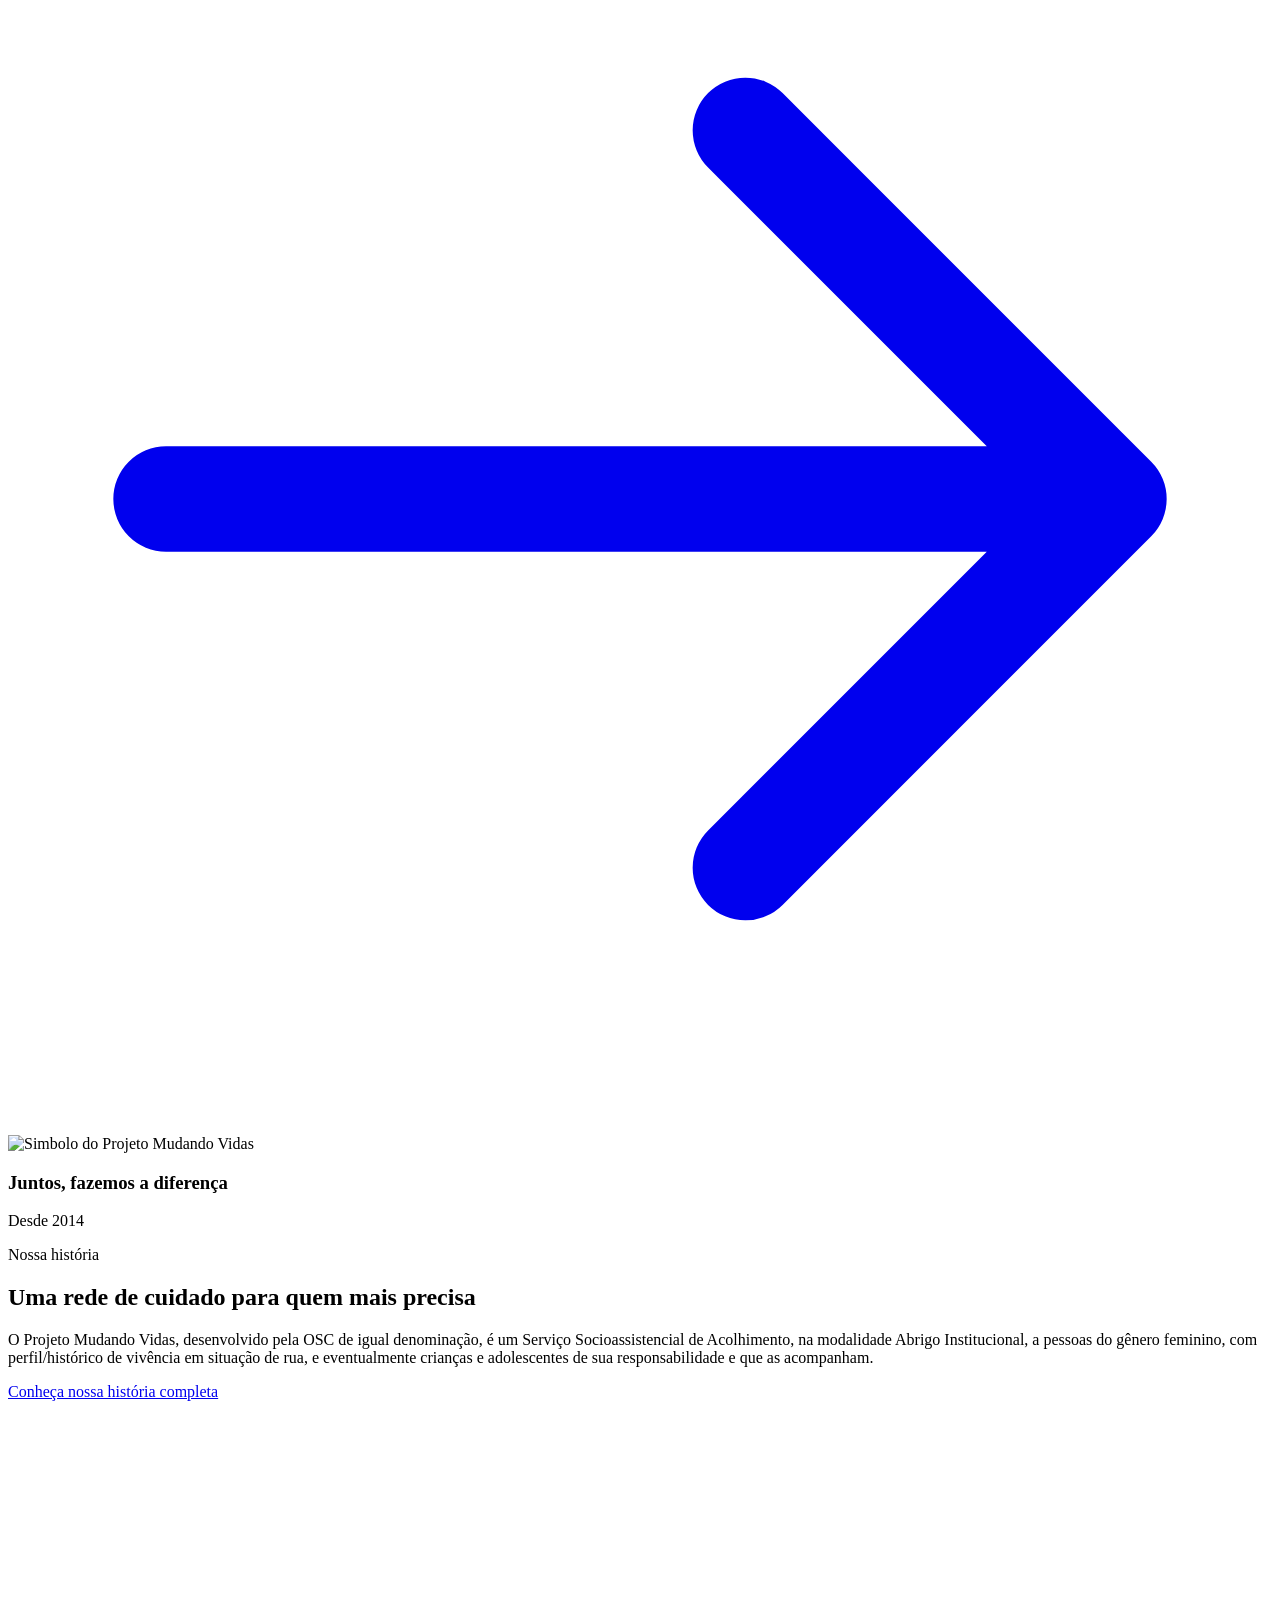
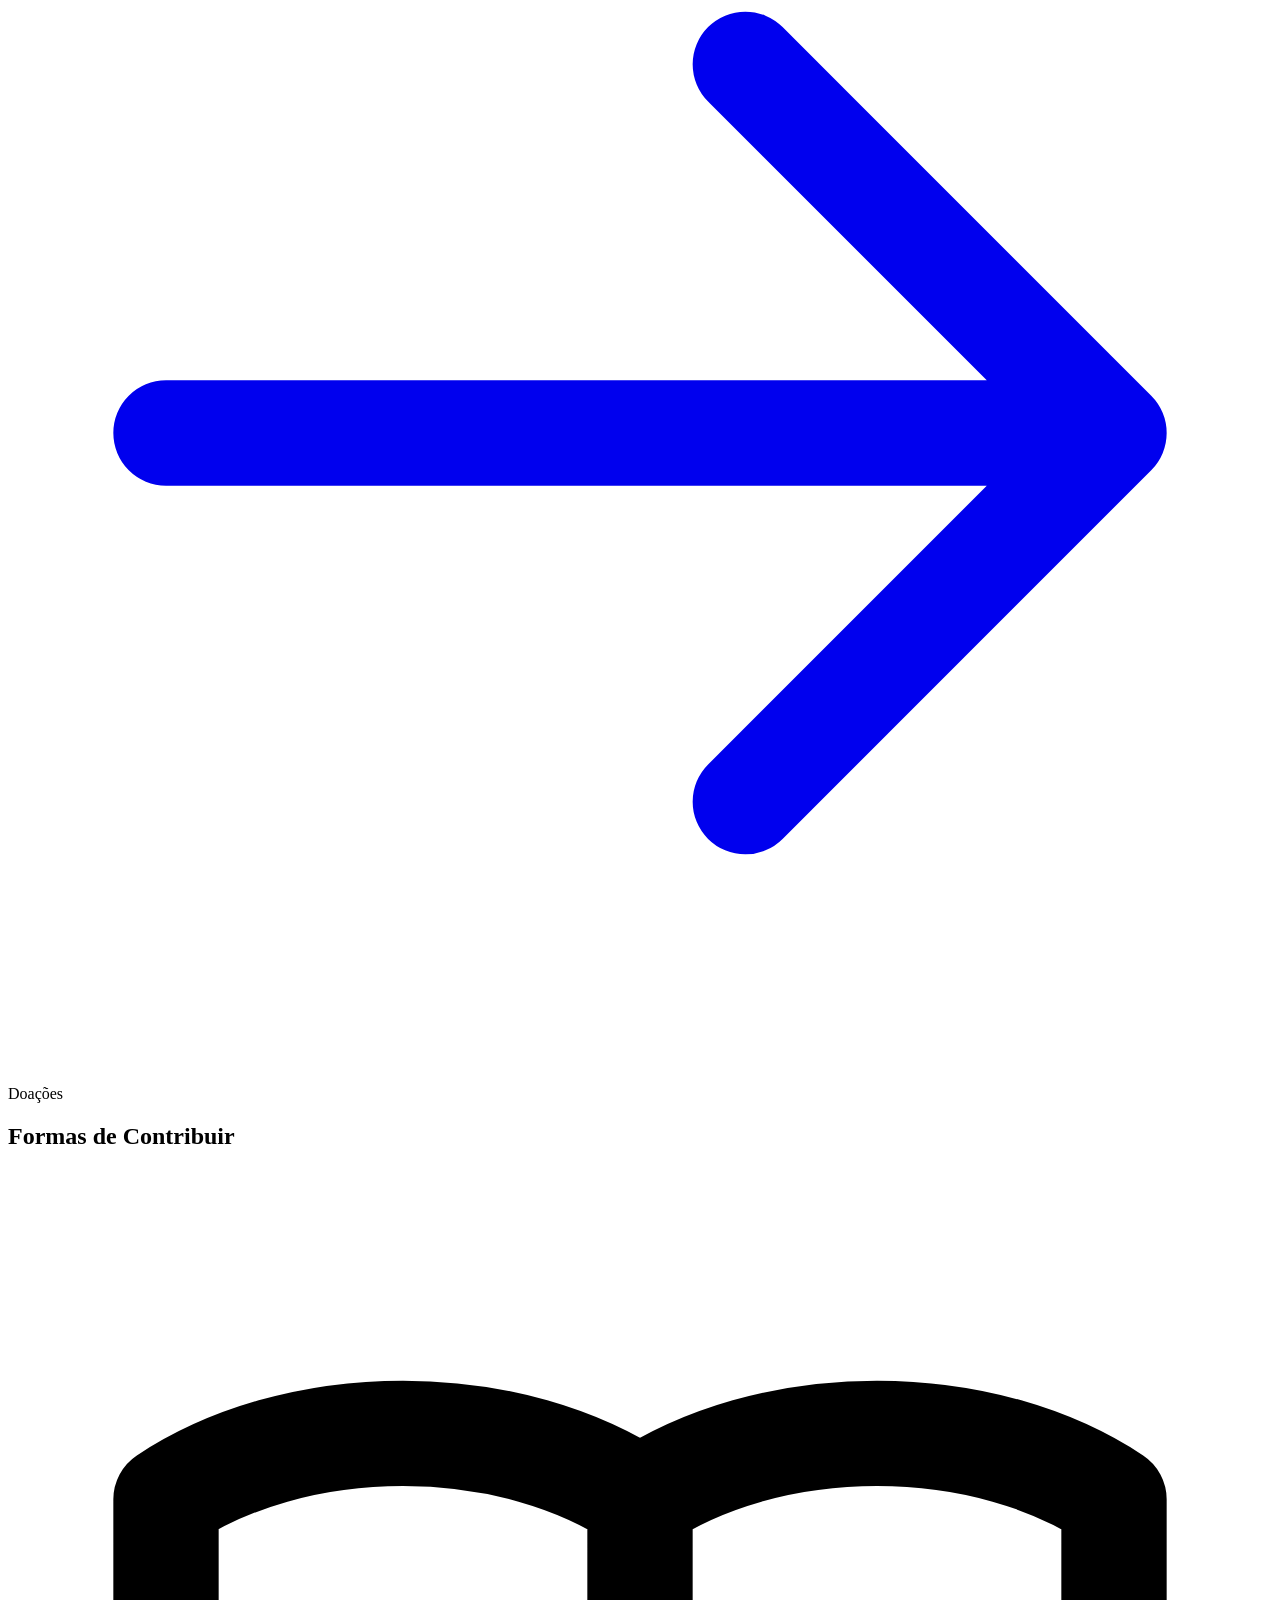
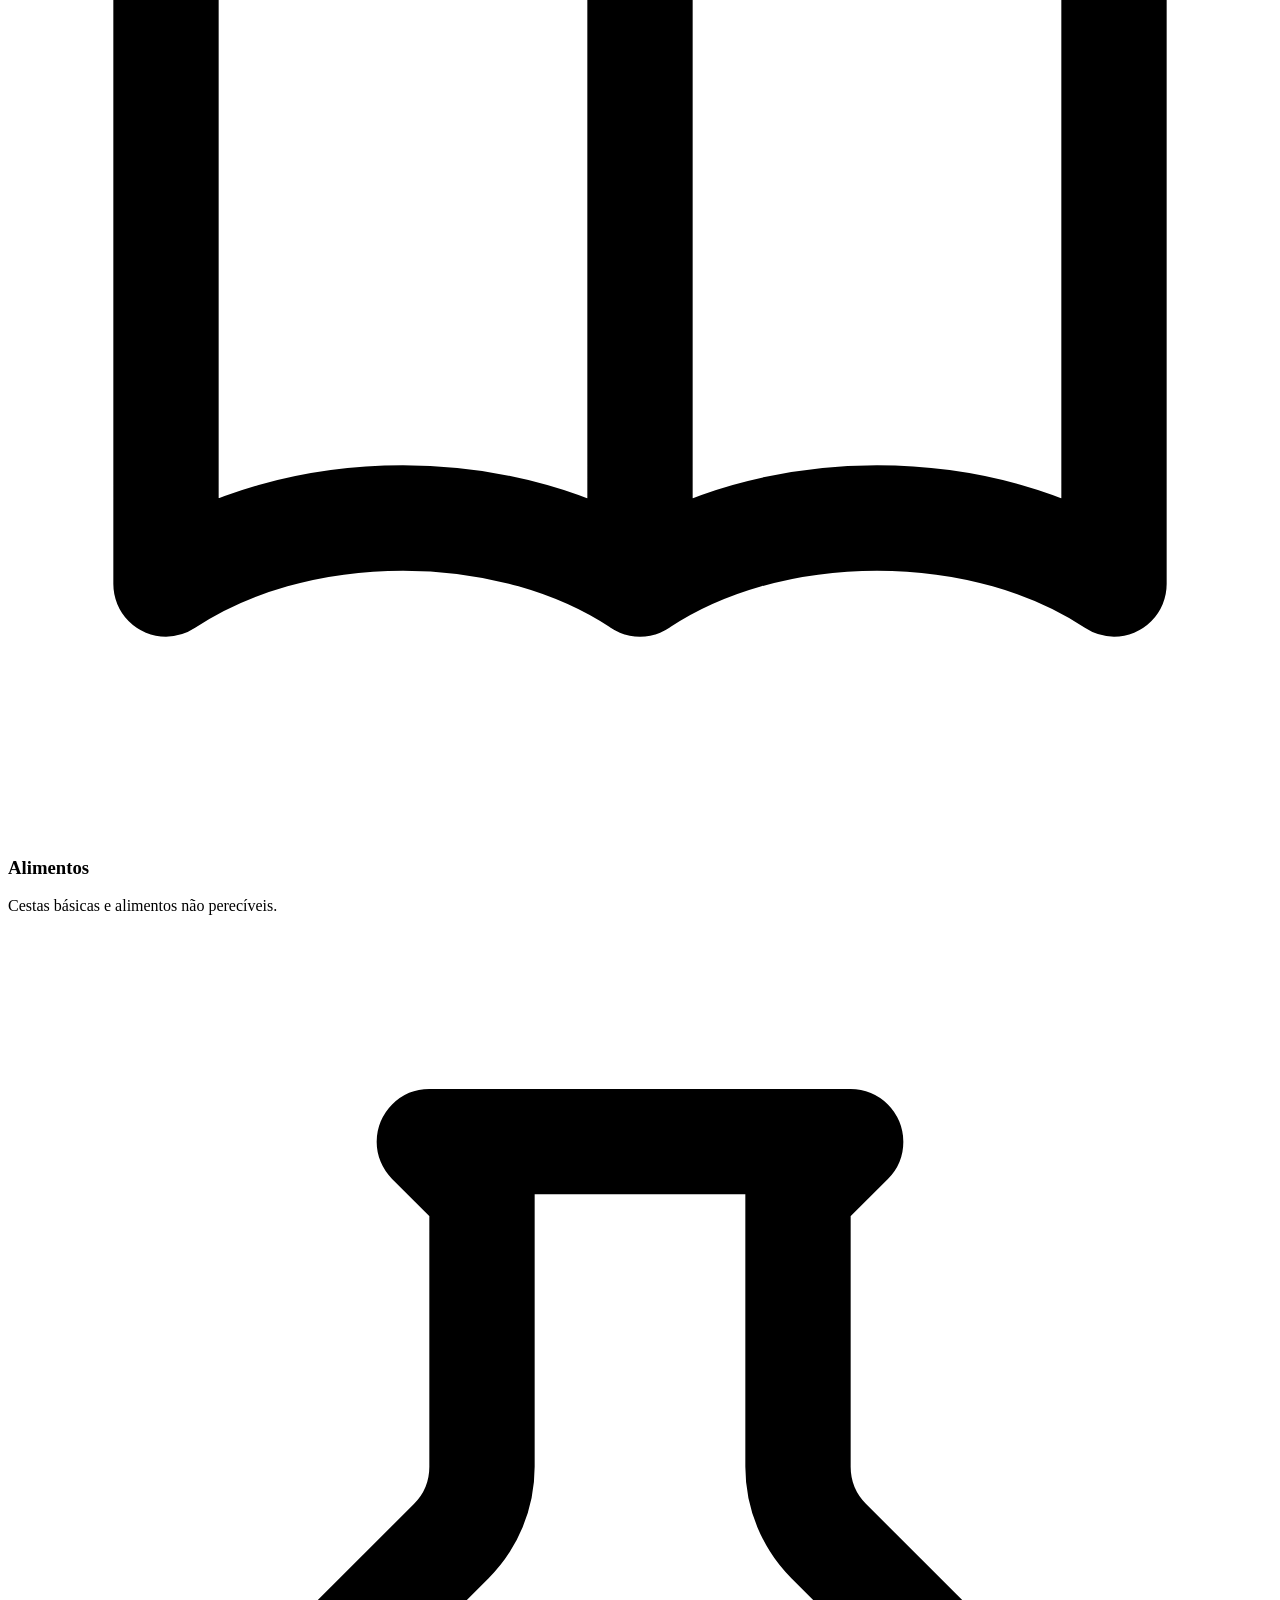
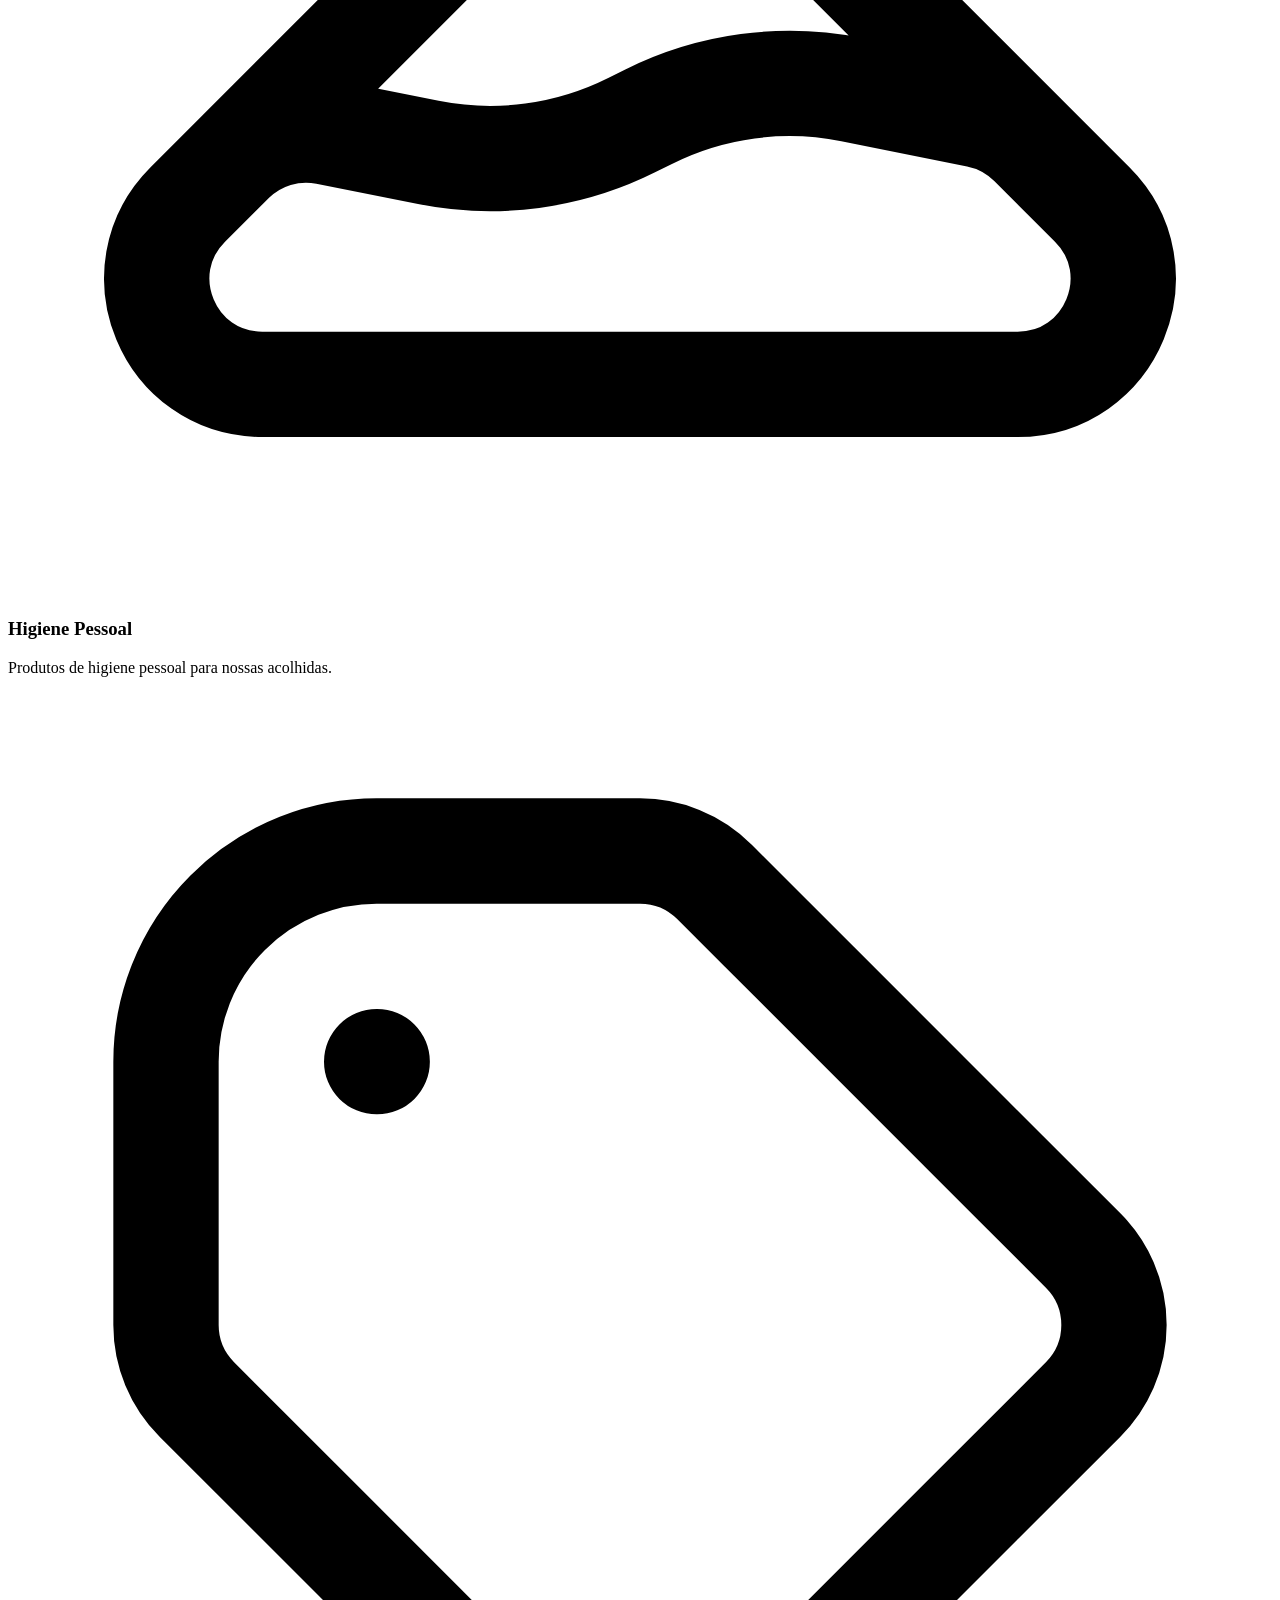
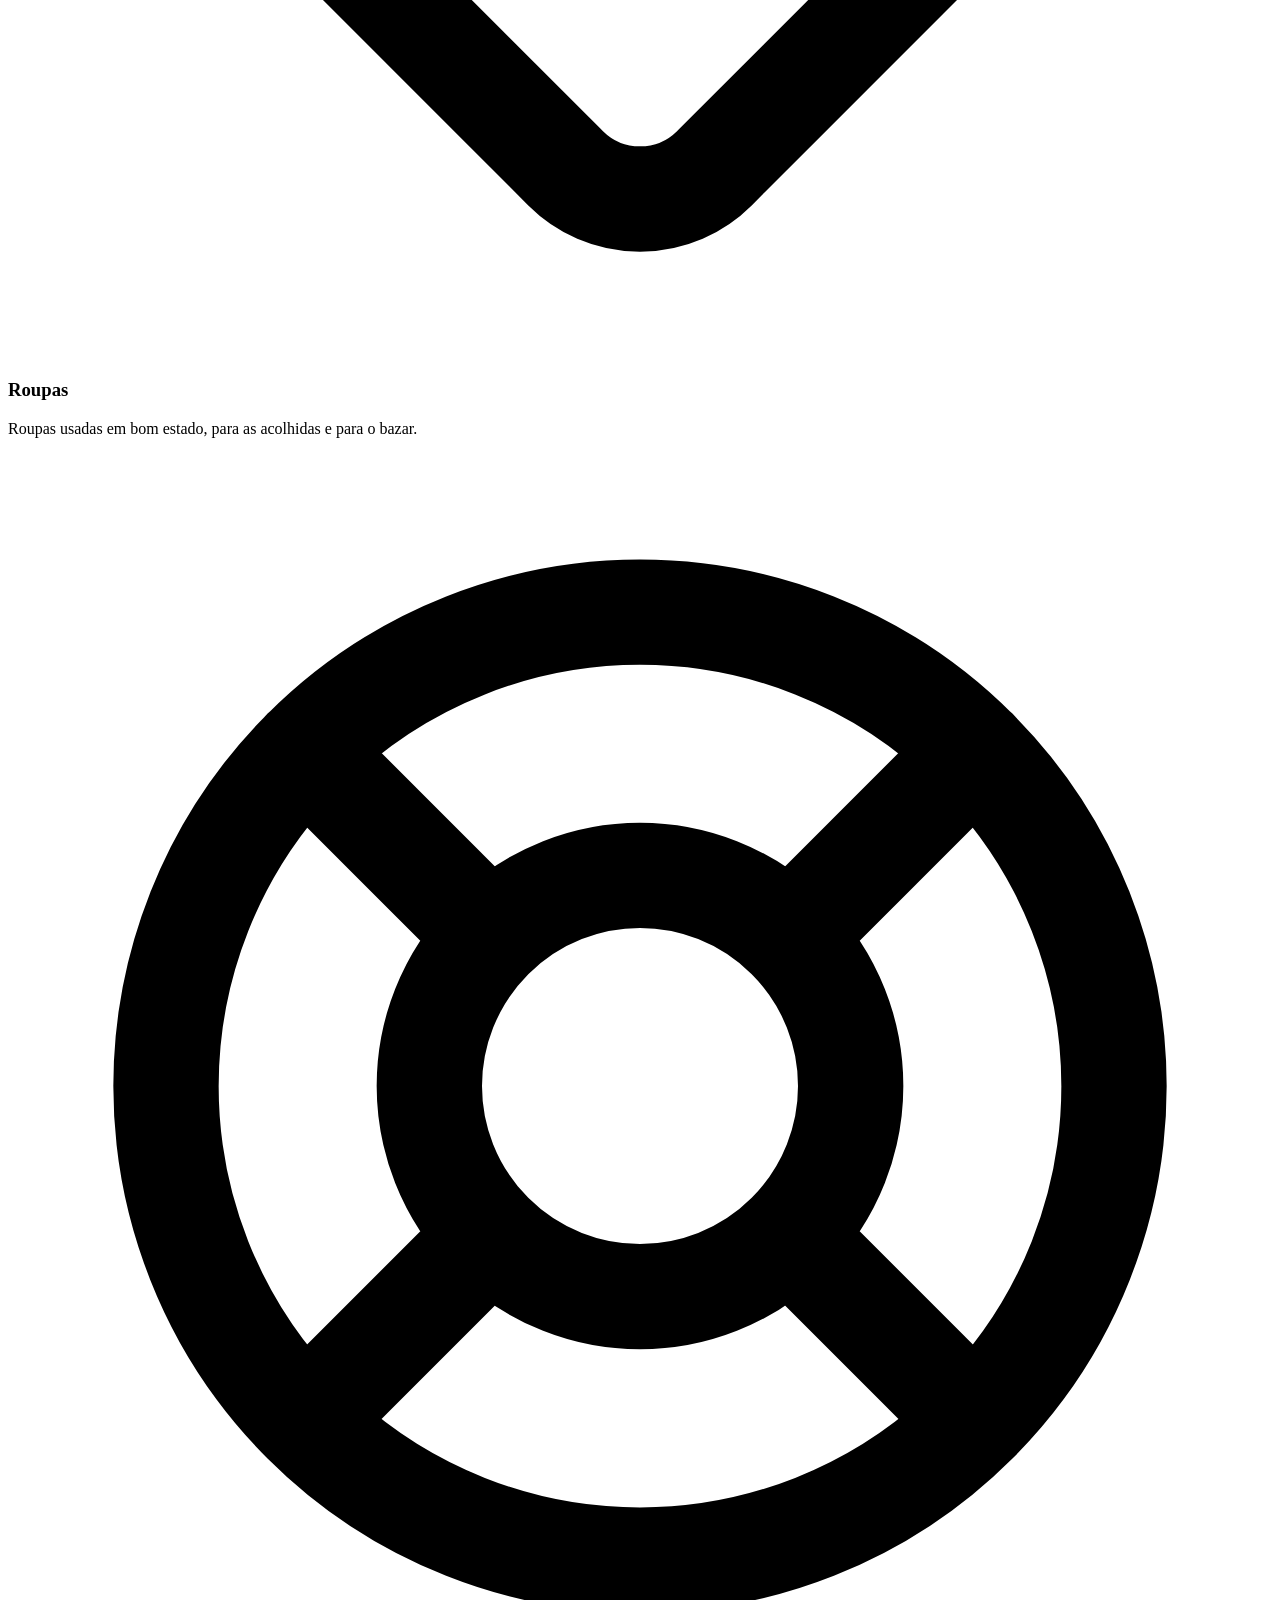
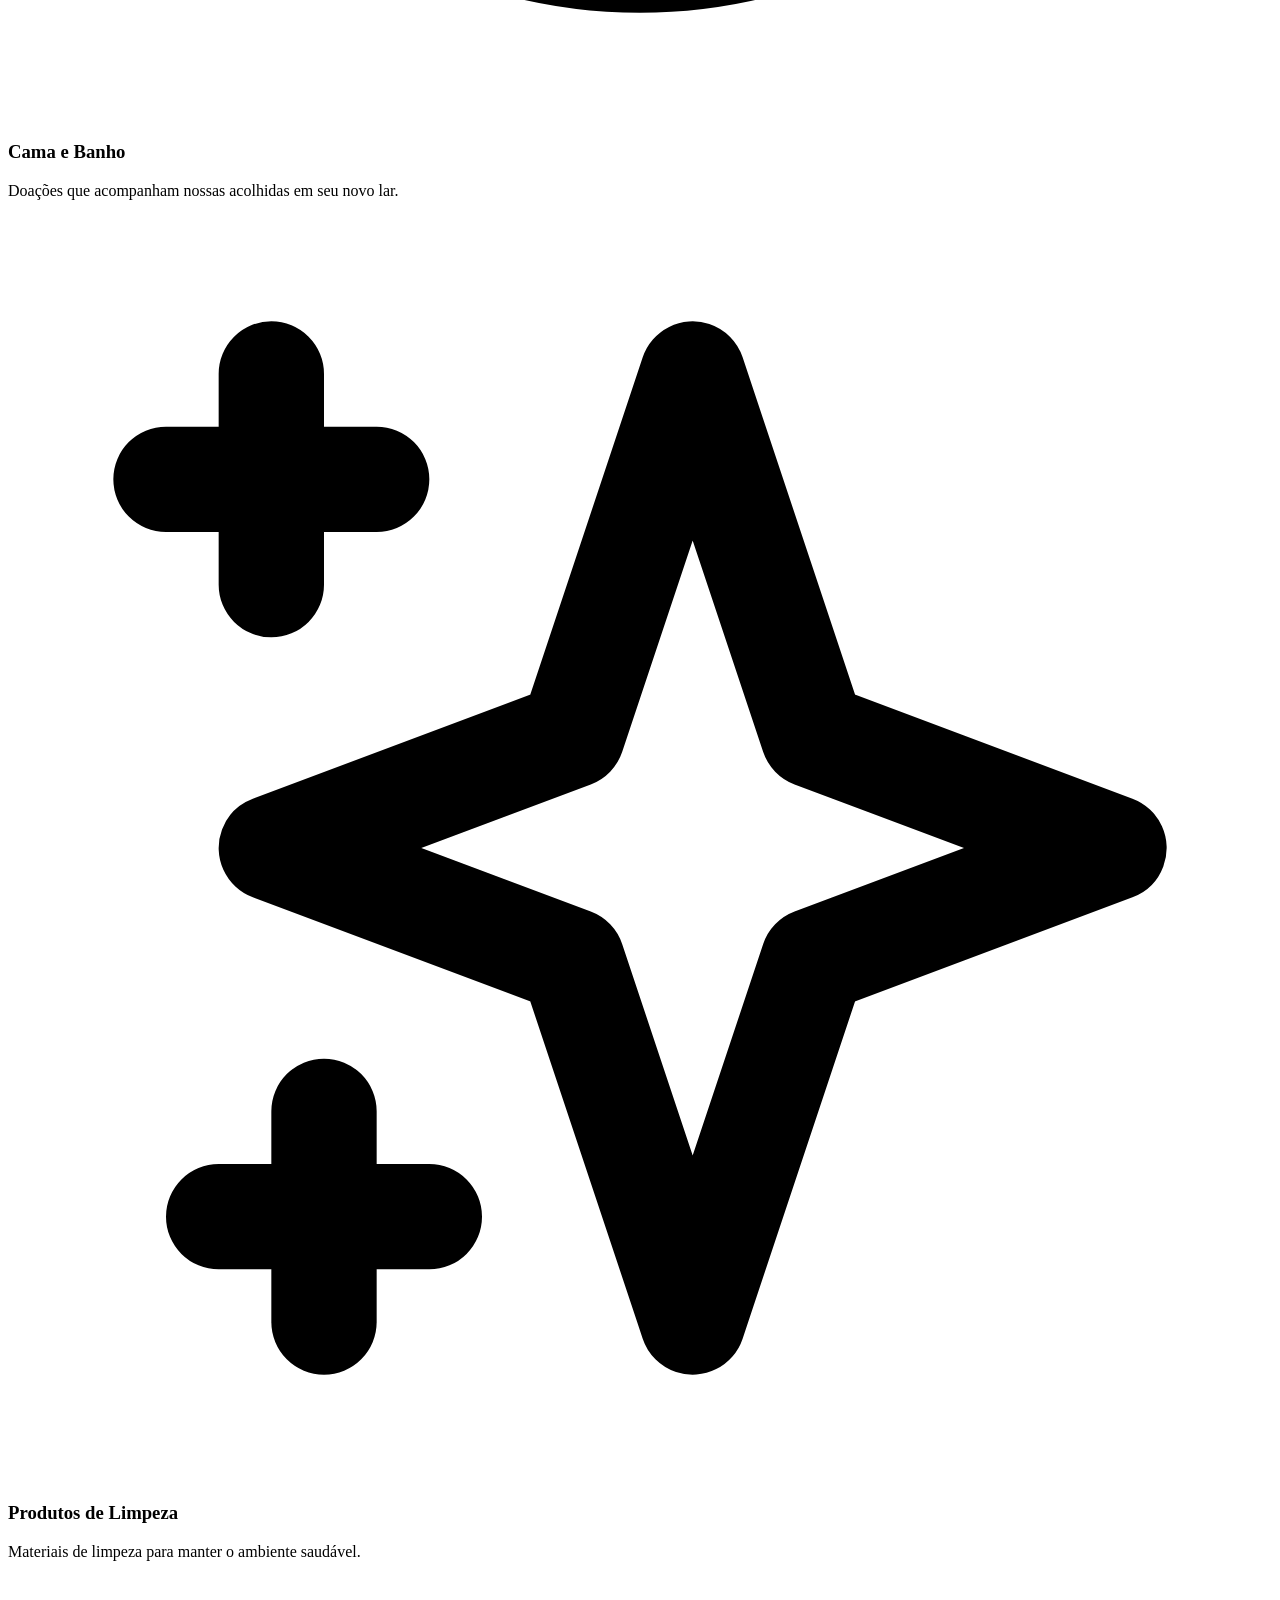
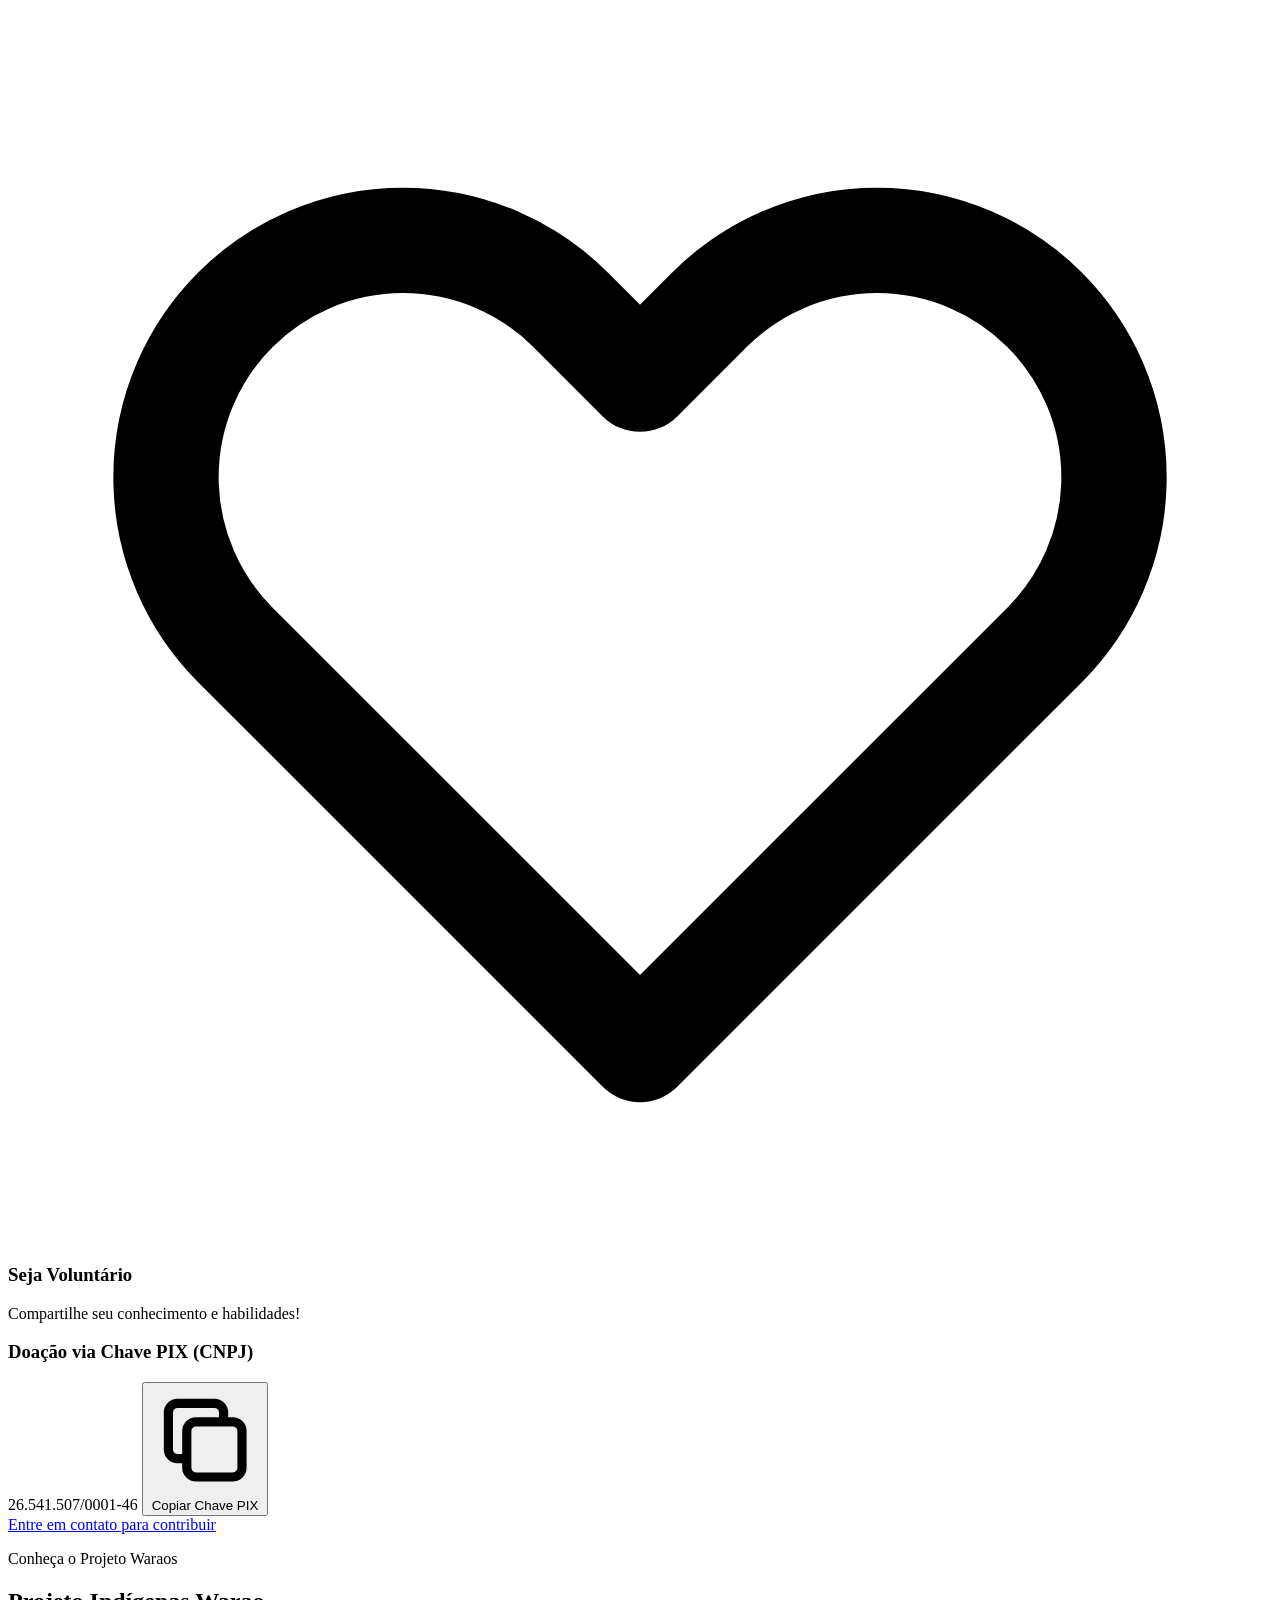
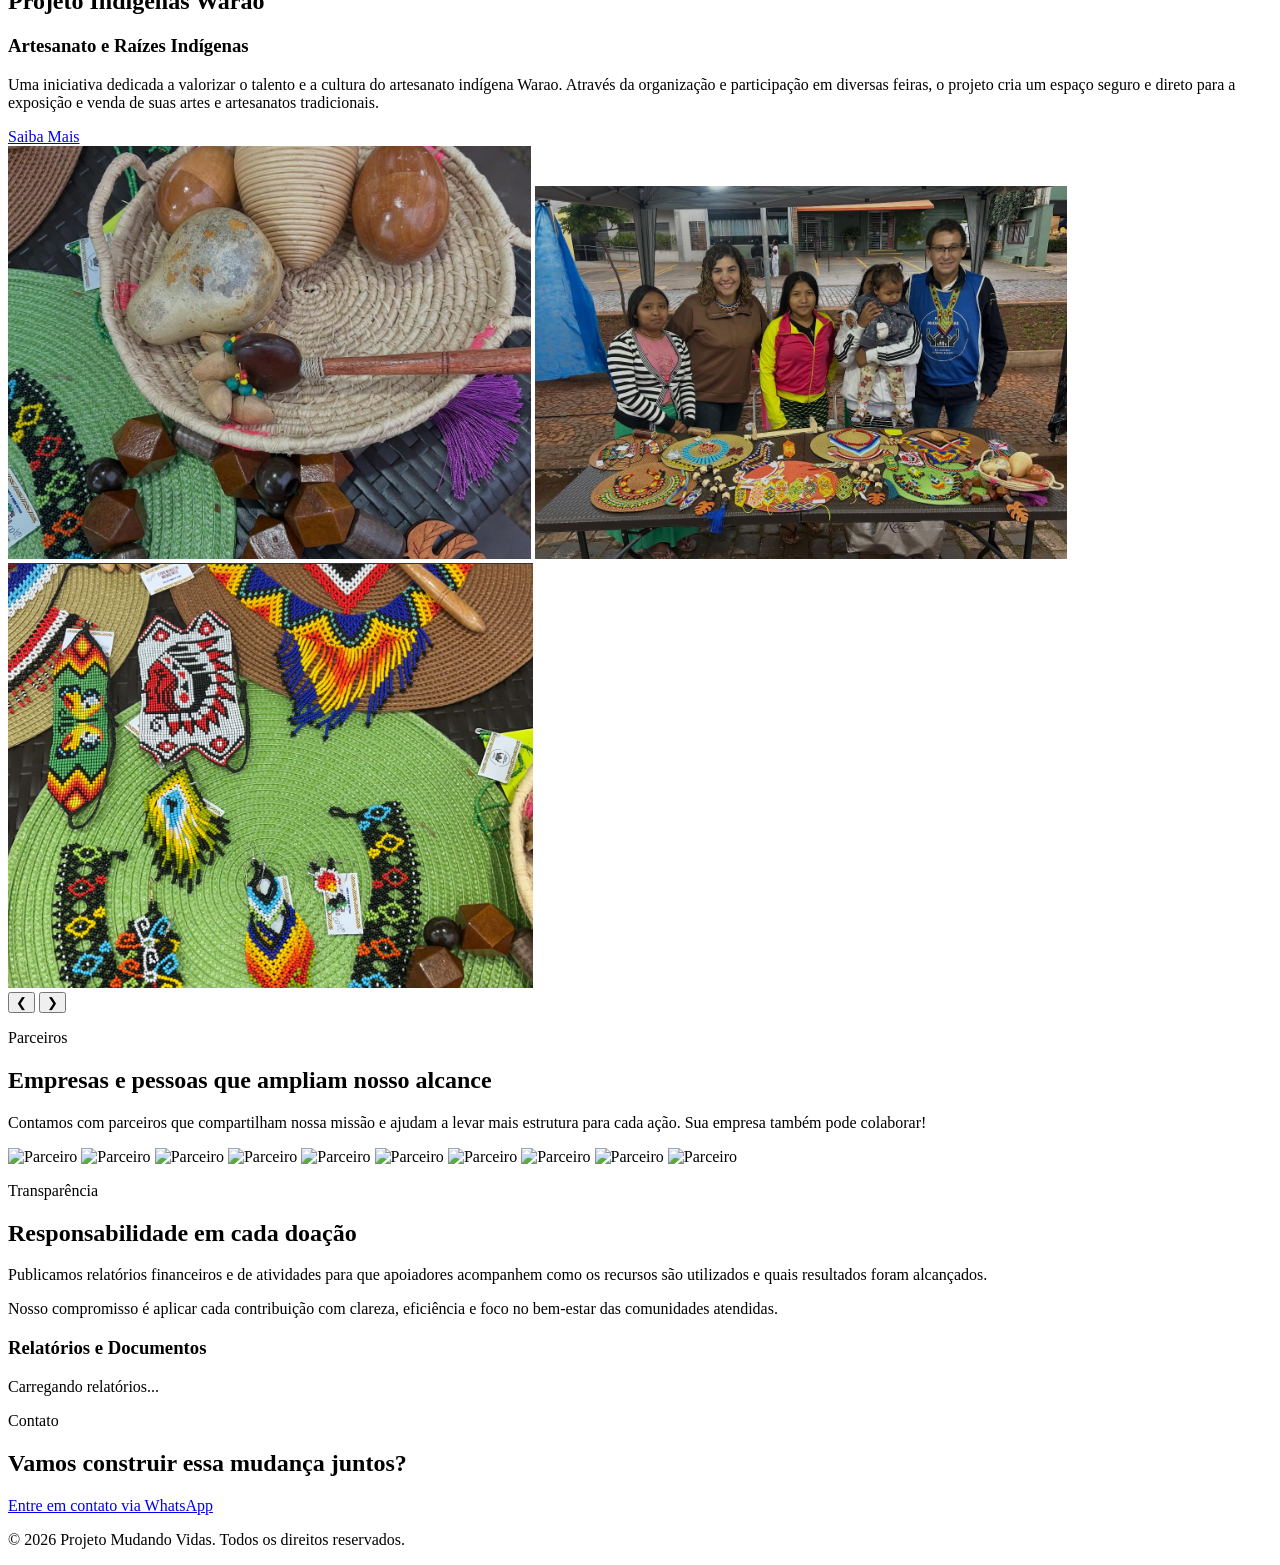
==== commit 5af6a287: "rename" ====
--- a/index.html
+++ b/index.html
@@ -54,7 +54,7 @@
                 <a href="#home" class="text-white font-bold text-lg hover:opacity-80 transition">Home</a>
                 <a href="/history/" class="text-white font-bold text-lg hover:opacity-80 transition">Nossa História</a>
                 <a href="#donations" class="text-white font-bold text-lg hover:opacity-80 transition">Doações</a>
-                <a href="#initiatives" class="text-white font-bold text-lg hover:opacity-80 transition">Iniciativas</a>
+                <a href="#initiatives" class="text-white font-bold text-lg hover:opacity-80 transition">Indígenas Warao</a>
                 <a href="#partners" class="text-white font-bold text-lg hover:opacity-80 transition">Parceiros</a>
                 <a href="#transparency" class="text-white font-bold text-lg hover:opacity-80 transition">Transparência</a>
                 <a href="#contact" class="text-white font-bold text-lg hover:opacity-80 transition">Contato</a>
@@ -233,7 +233,7 @@
                 <div class="text-center mb-16">
                 <div class="w-24 h-2 bg-brand-dark mx-auto rounded-full mb-8"></div>
                 <p class="text-brand-accent font-extrabold text-xs tracking-widest uppercase mb-3">Conheça o Projeto Waraos</p>
-                <h2 class="text-brand-dark font-extrabold text-3xl md:text-4xl">Iniciativas do Projeto</h2>
+                <h2 class="text-brand-dark font-extrabold text-3xl md:text-4xl">Projeto Indígenas Warao</h2>
             </div>
             <div class="grid md:grid-cols-2 gap-12 items-center">
                 <div>
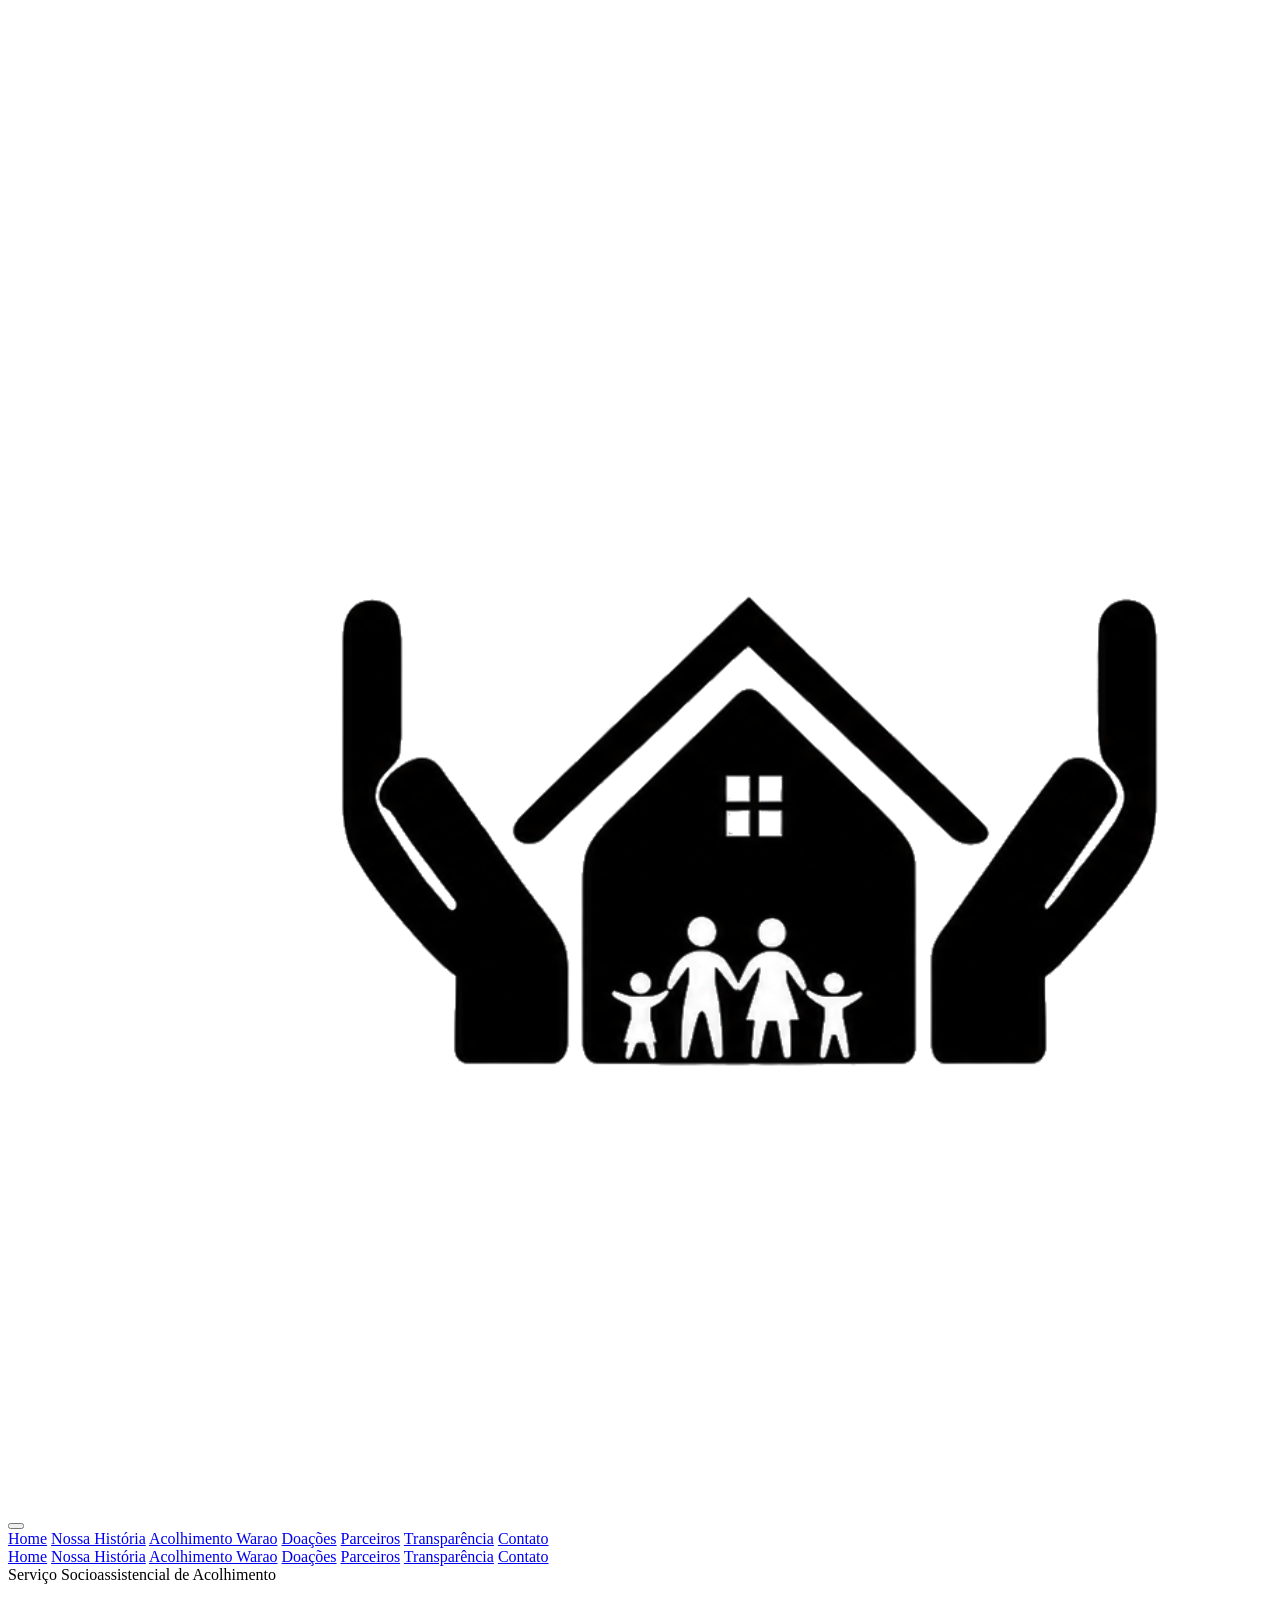
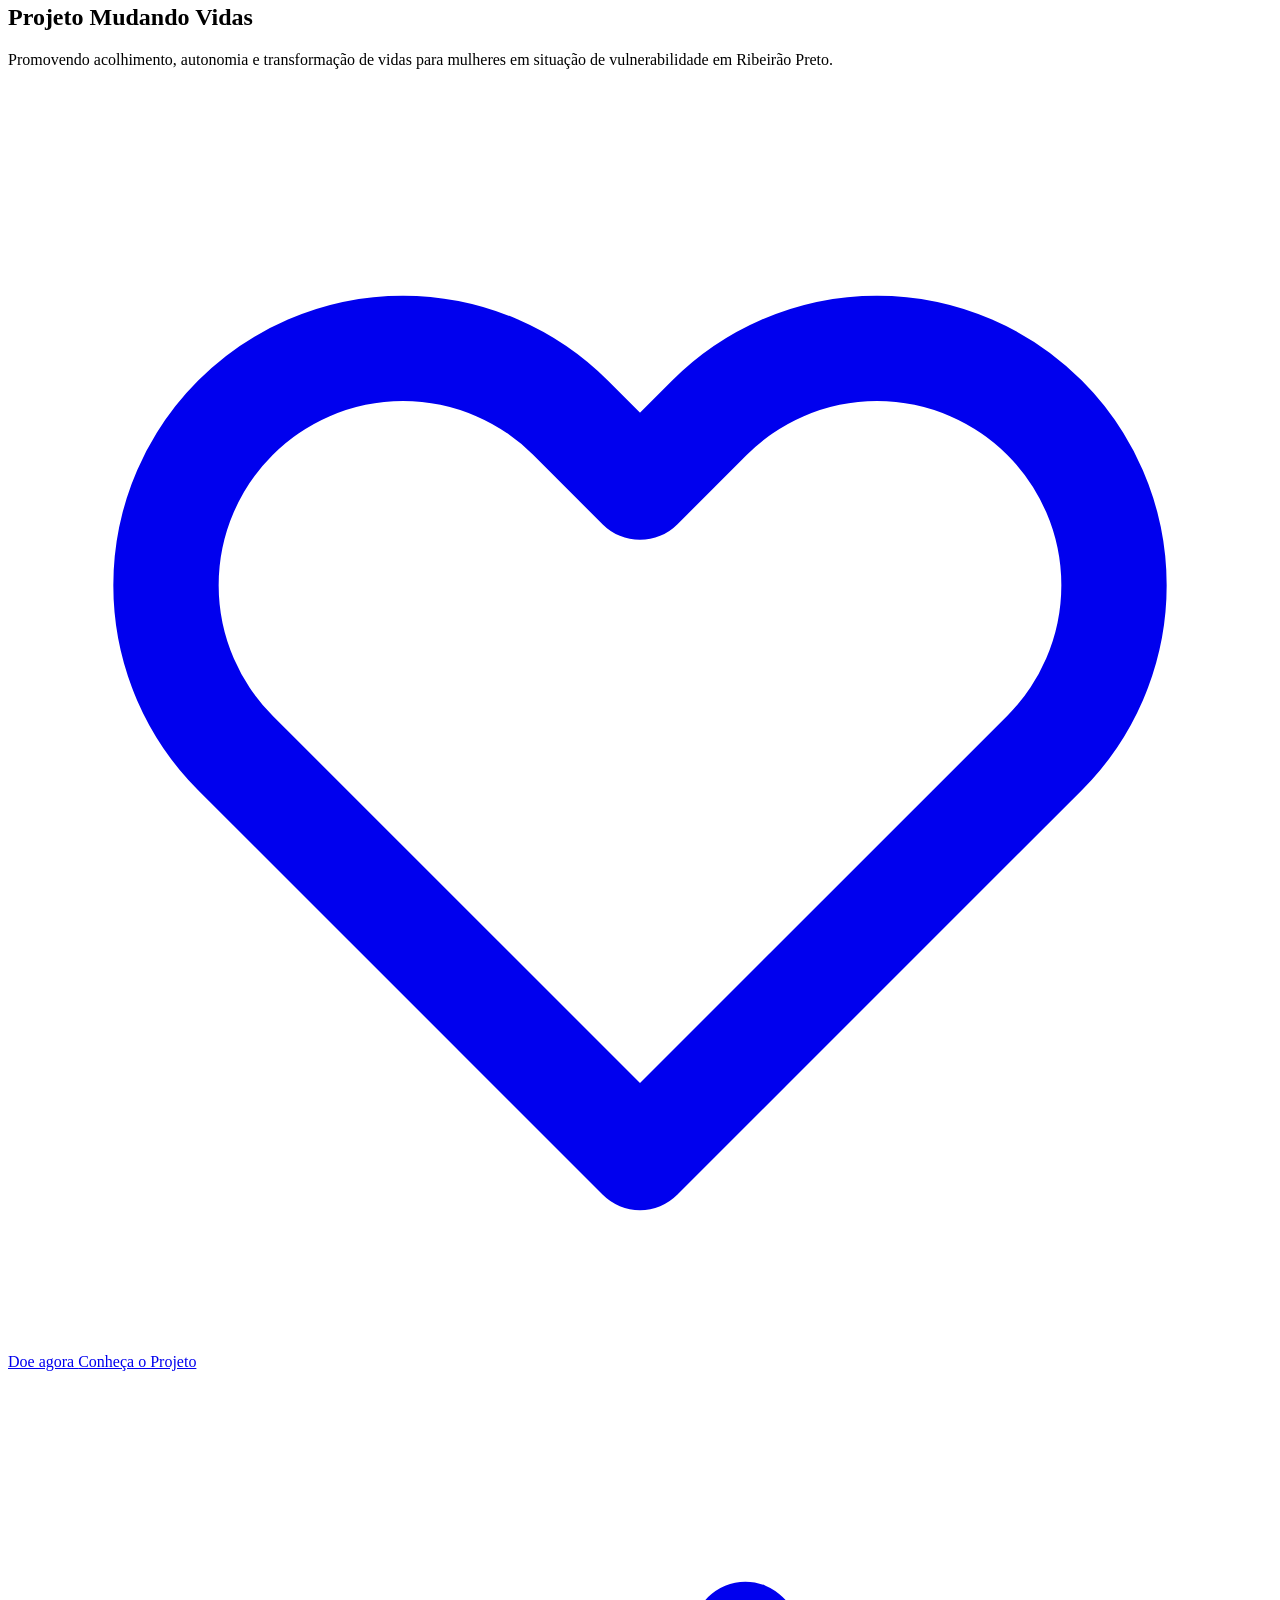
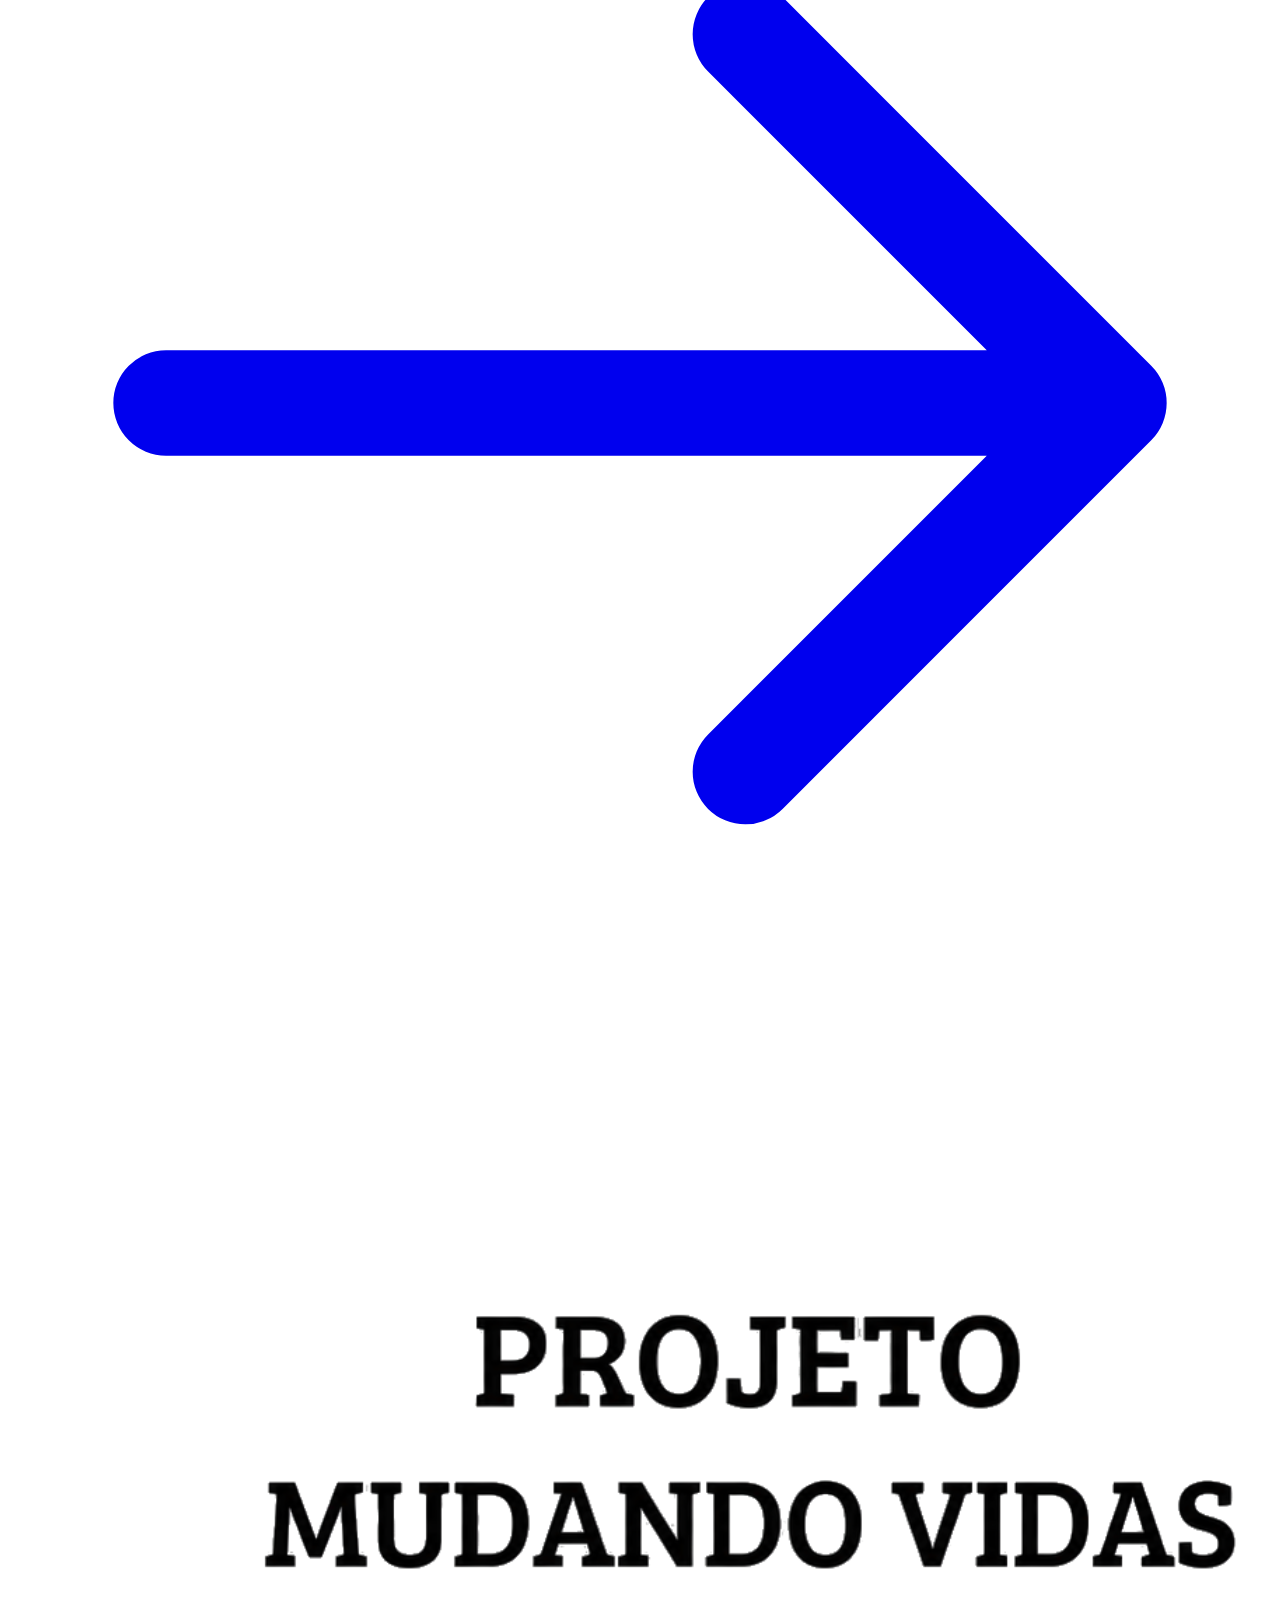
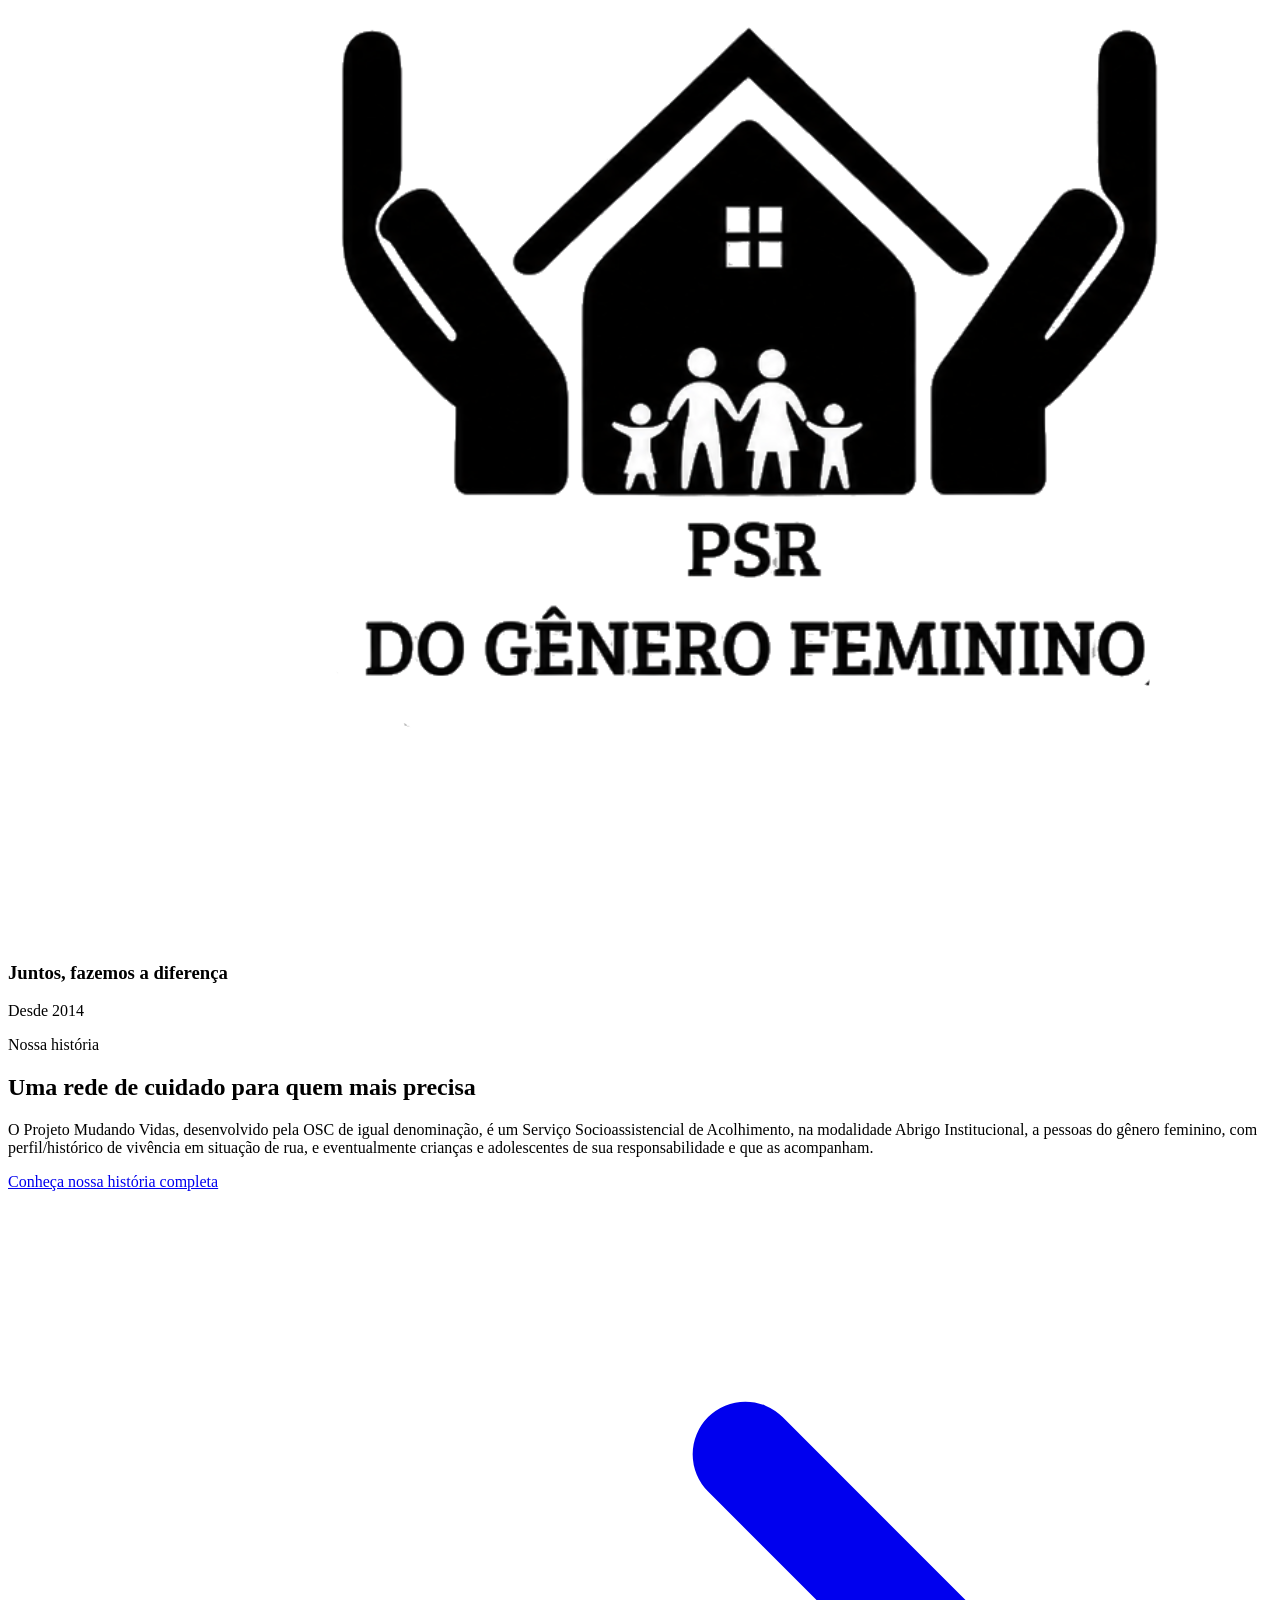
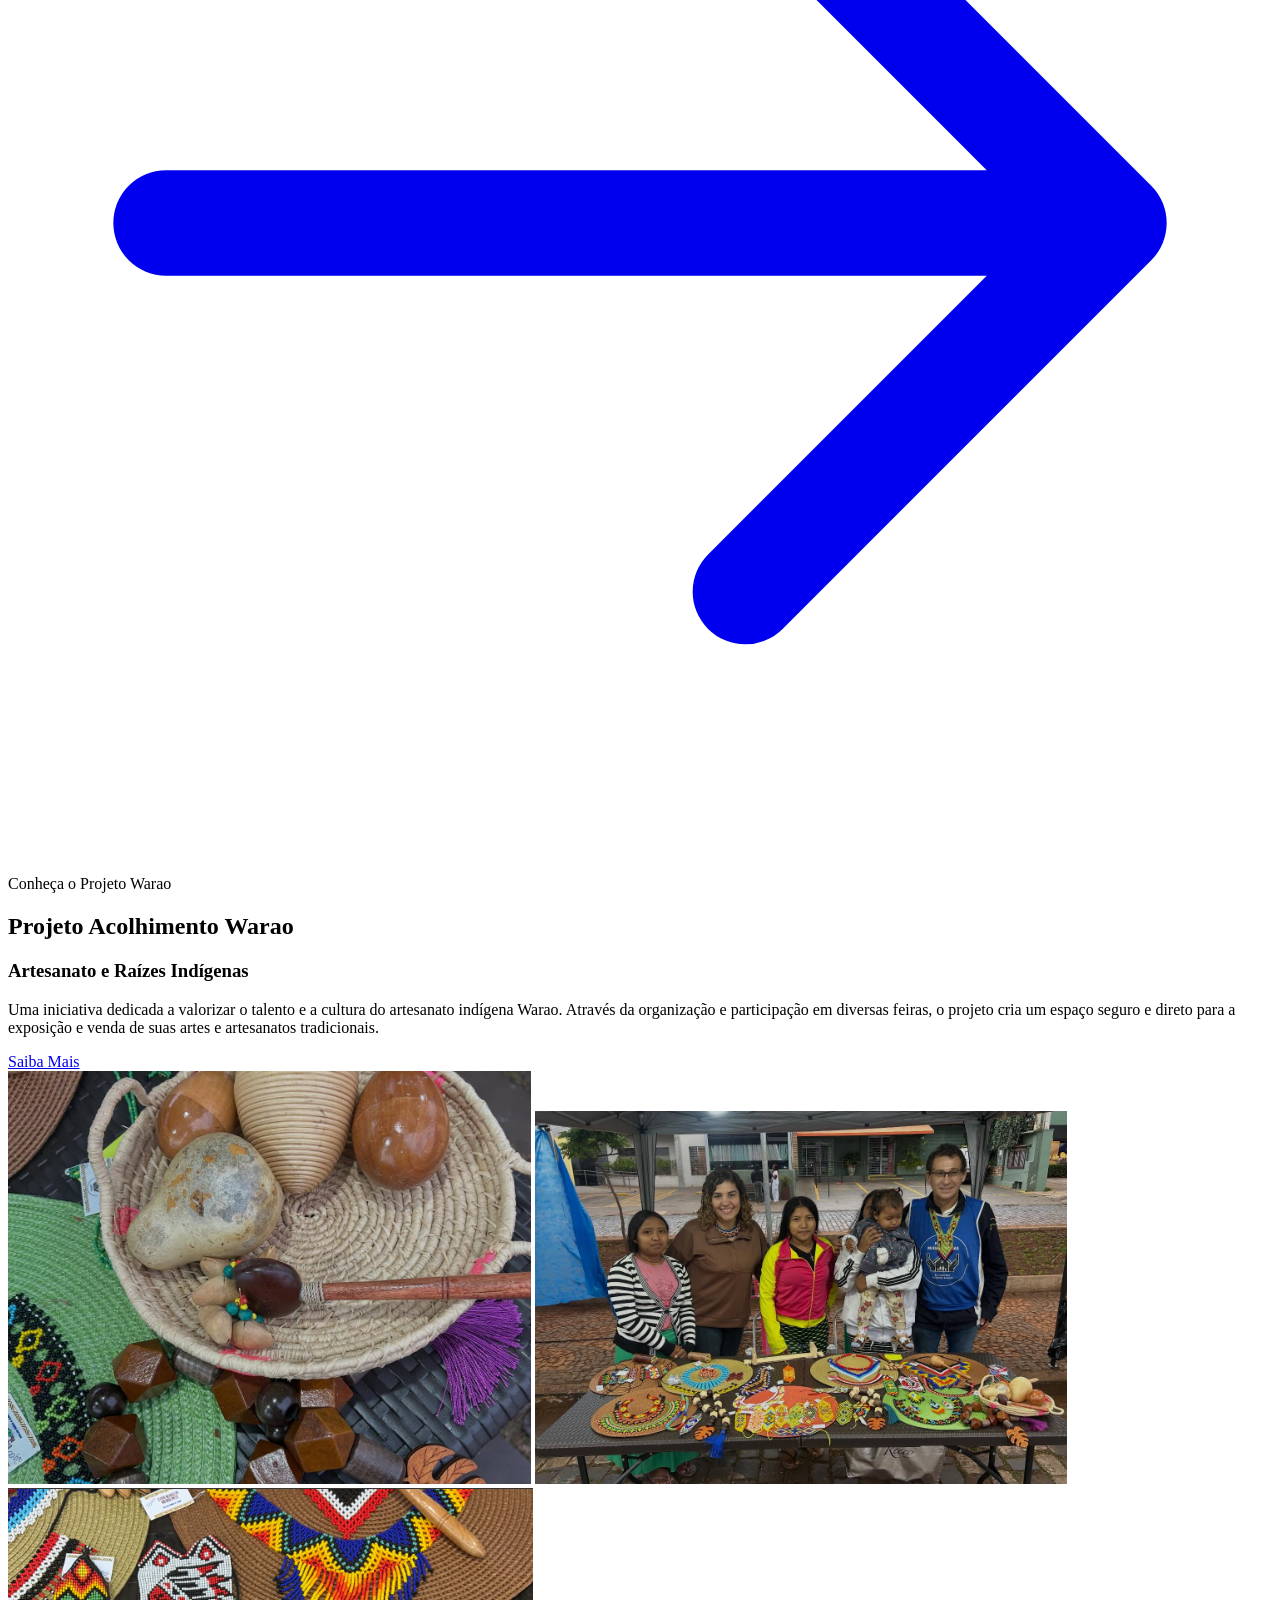
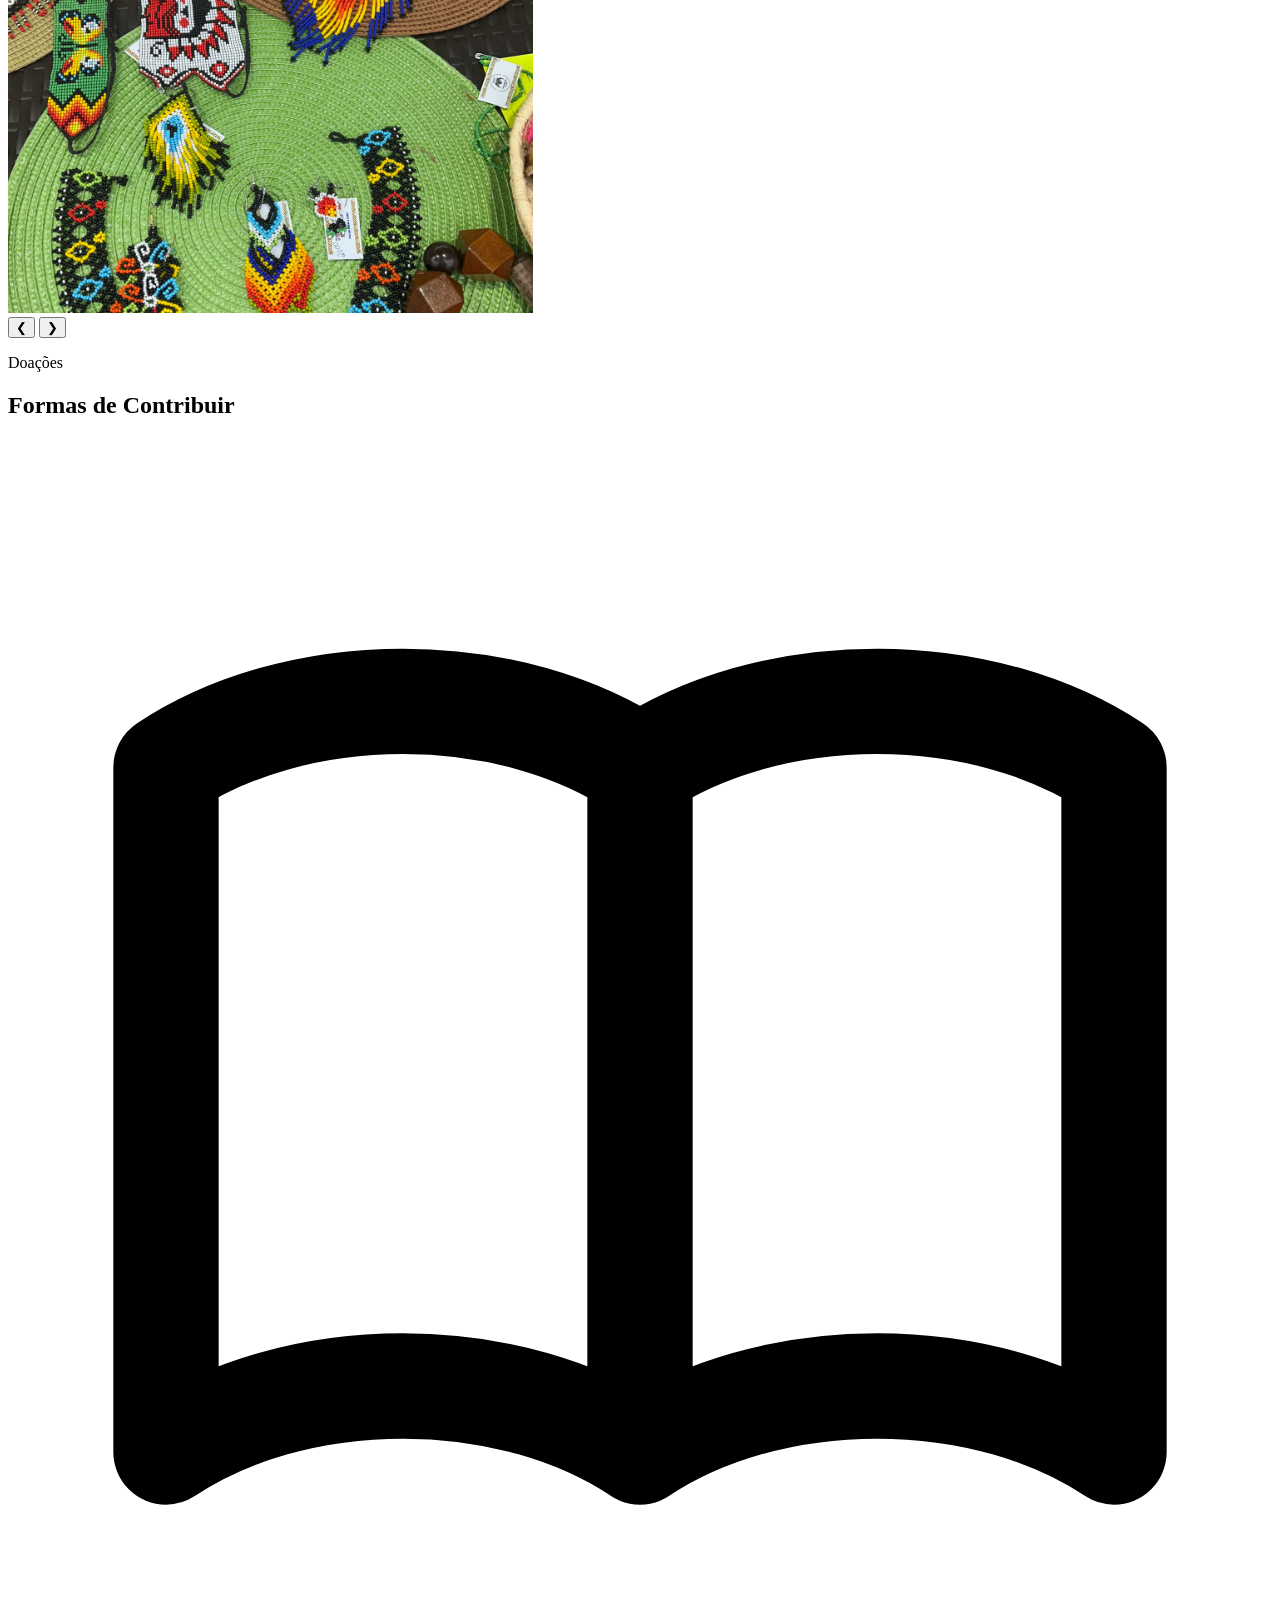
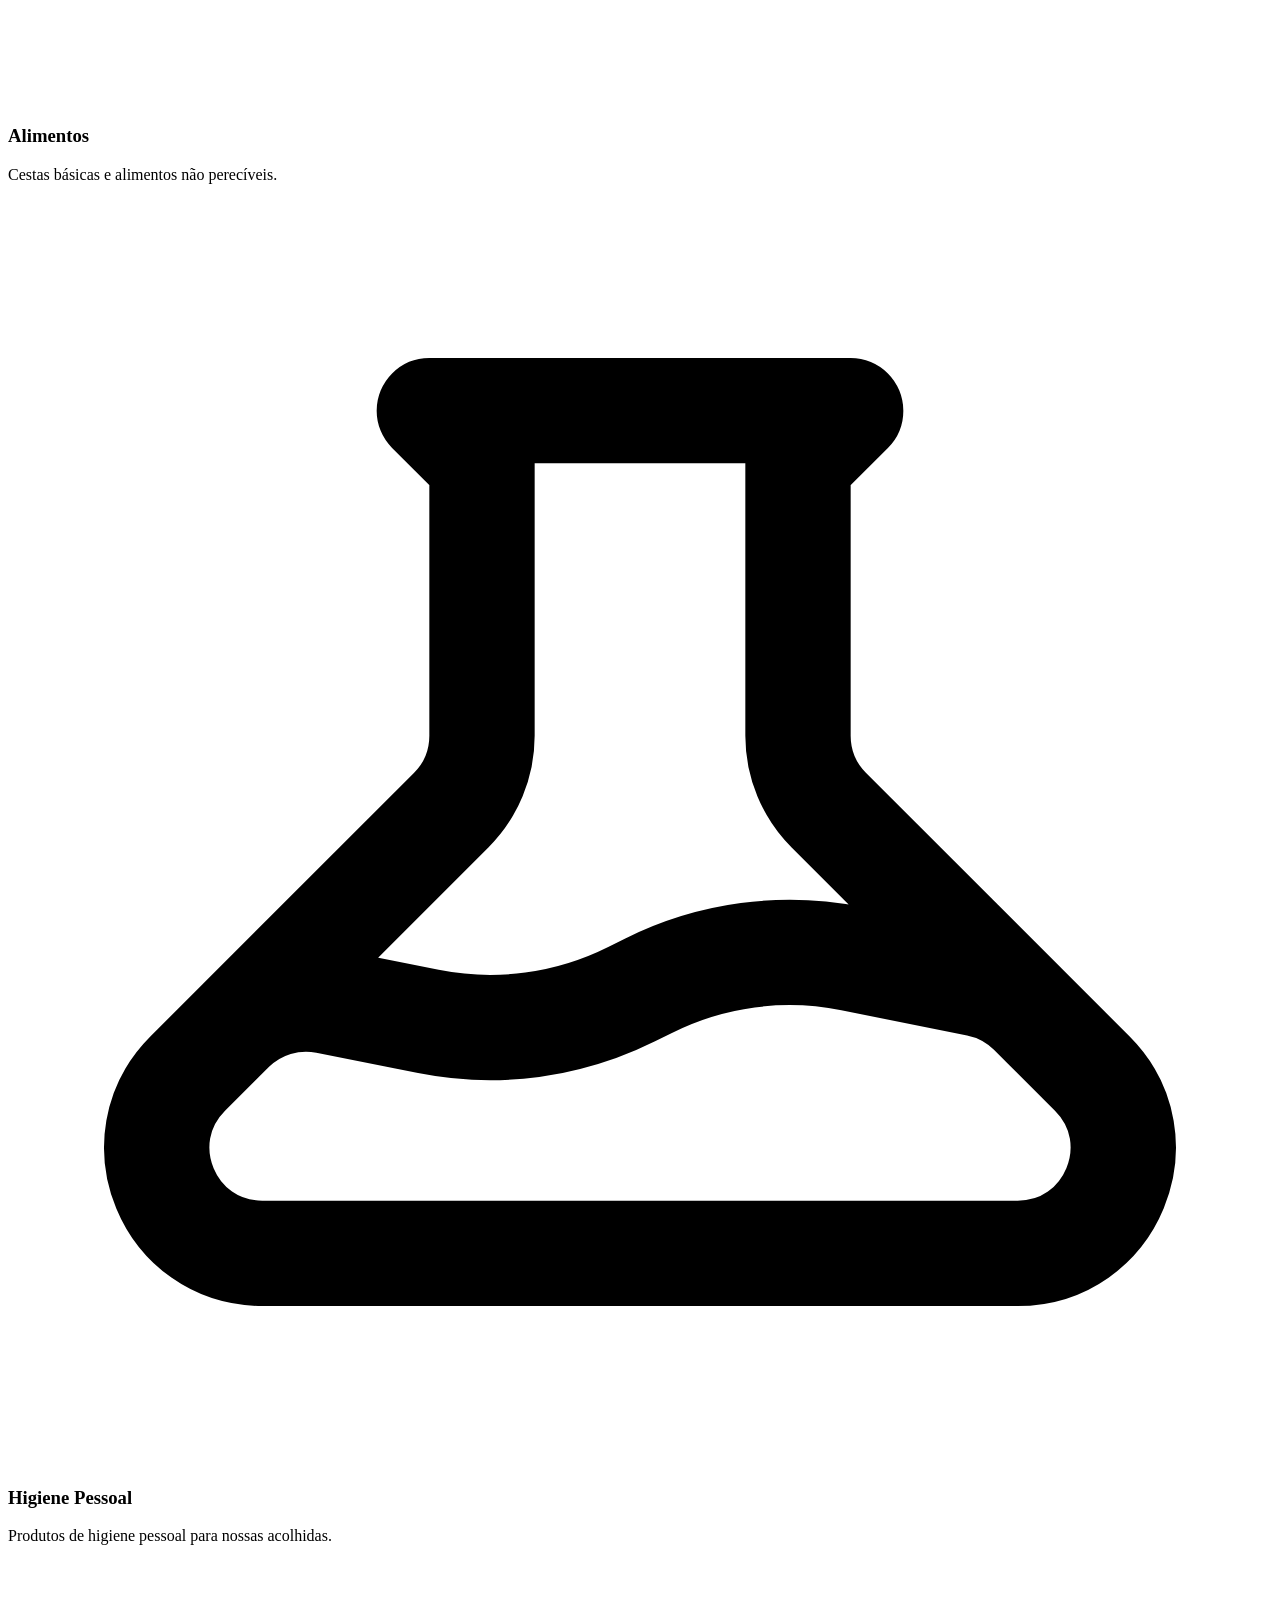
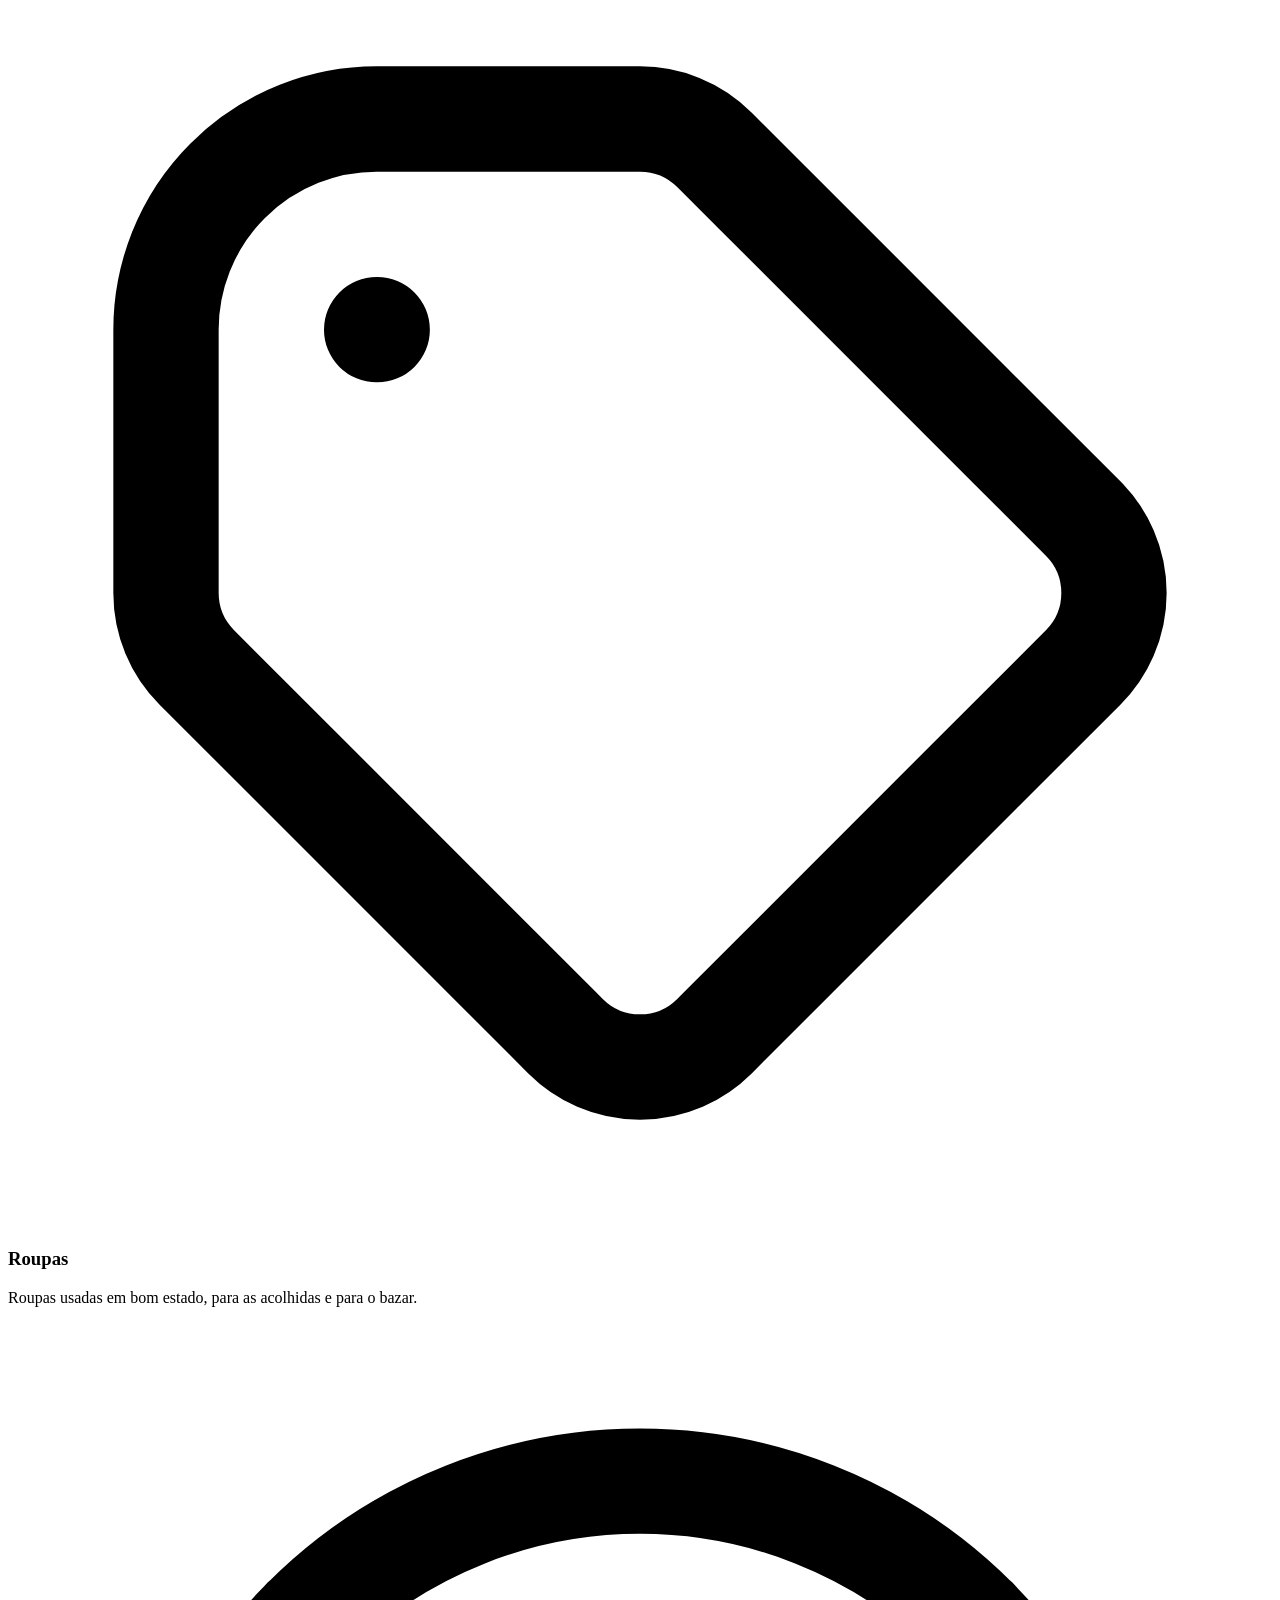
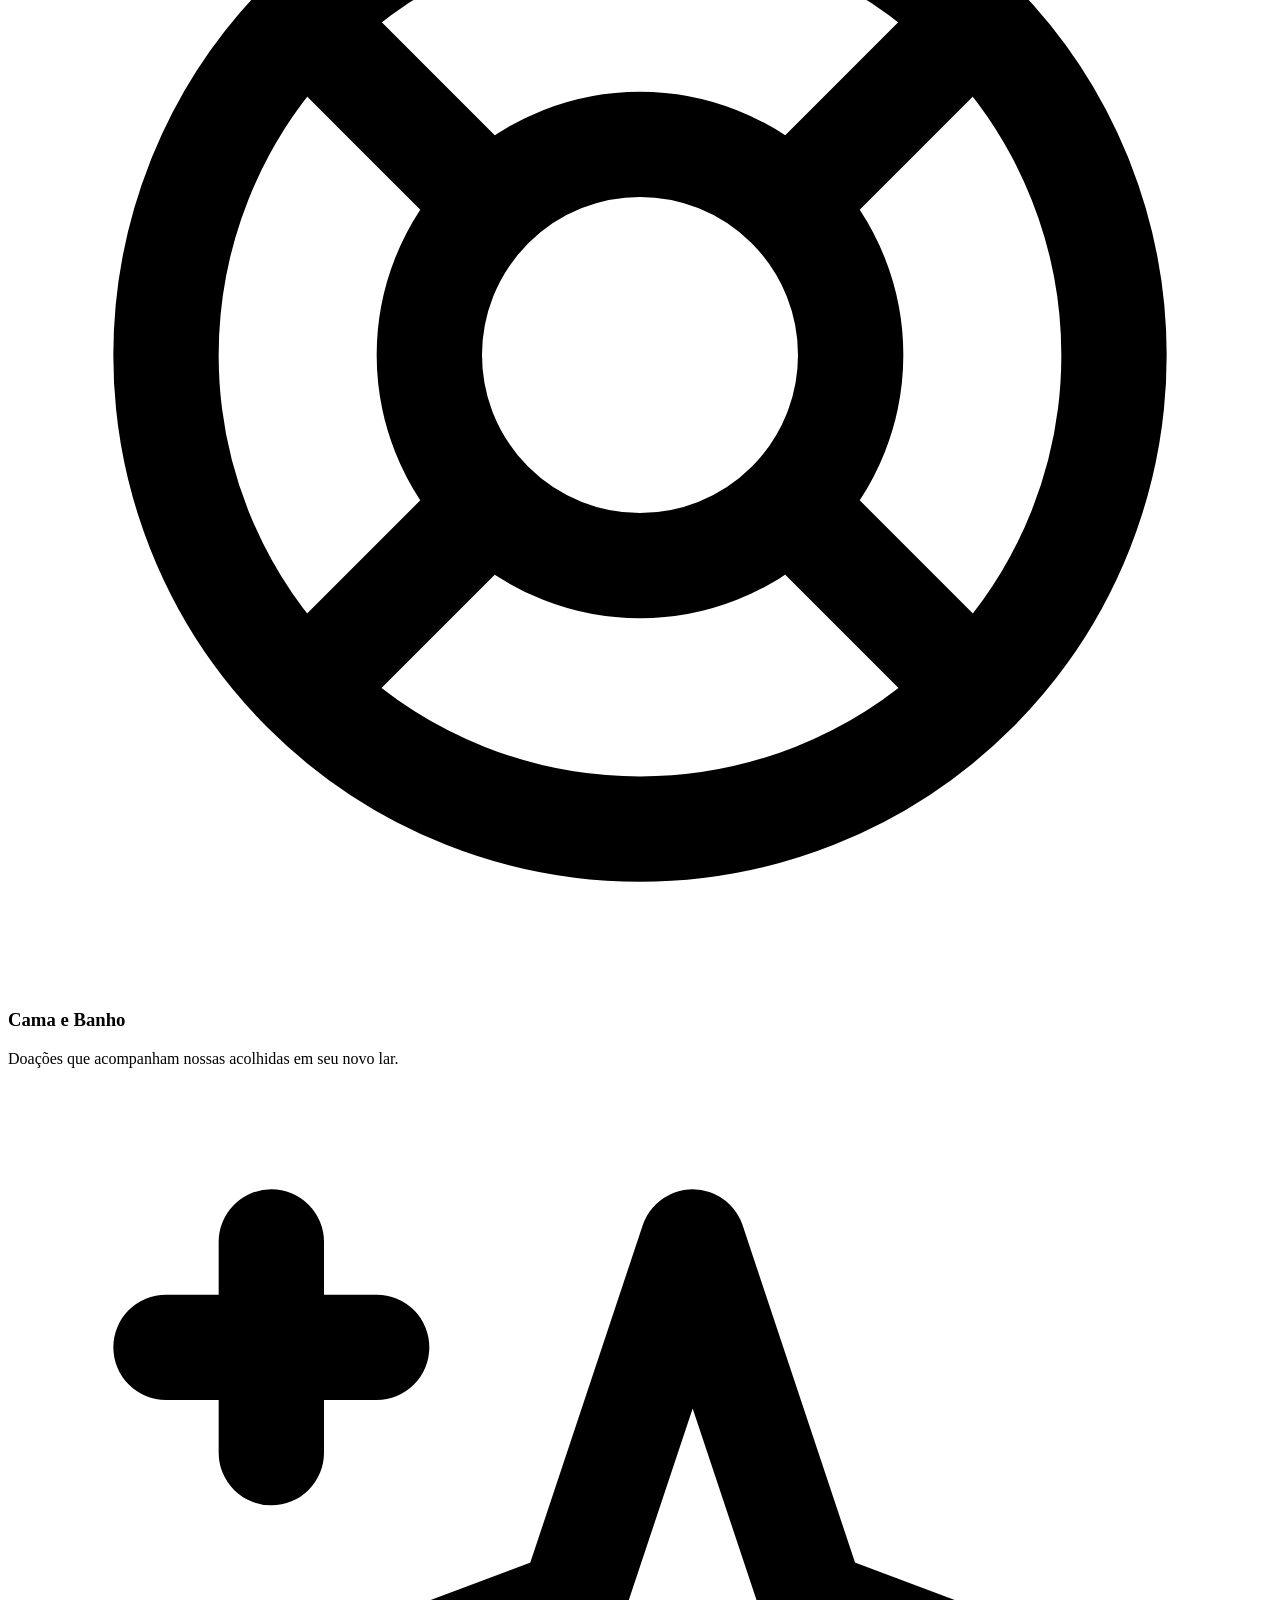
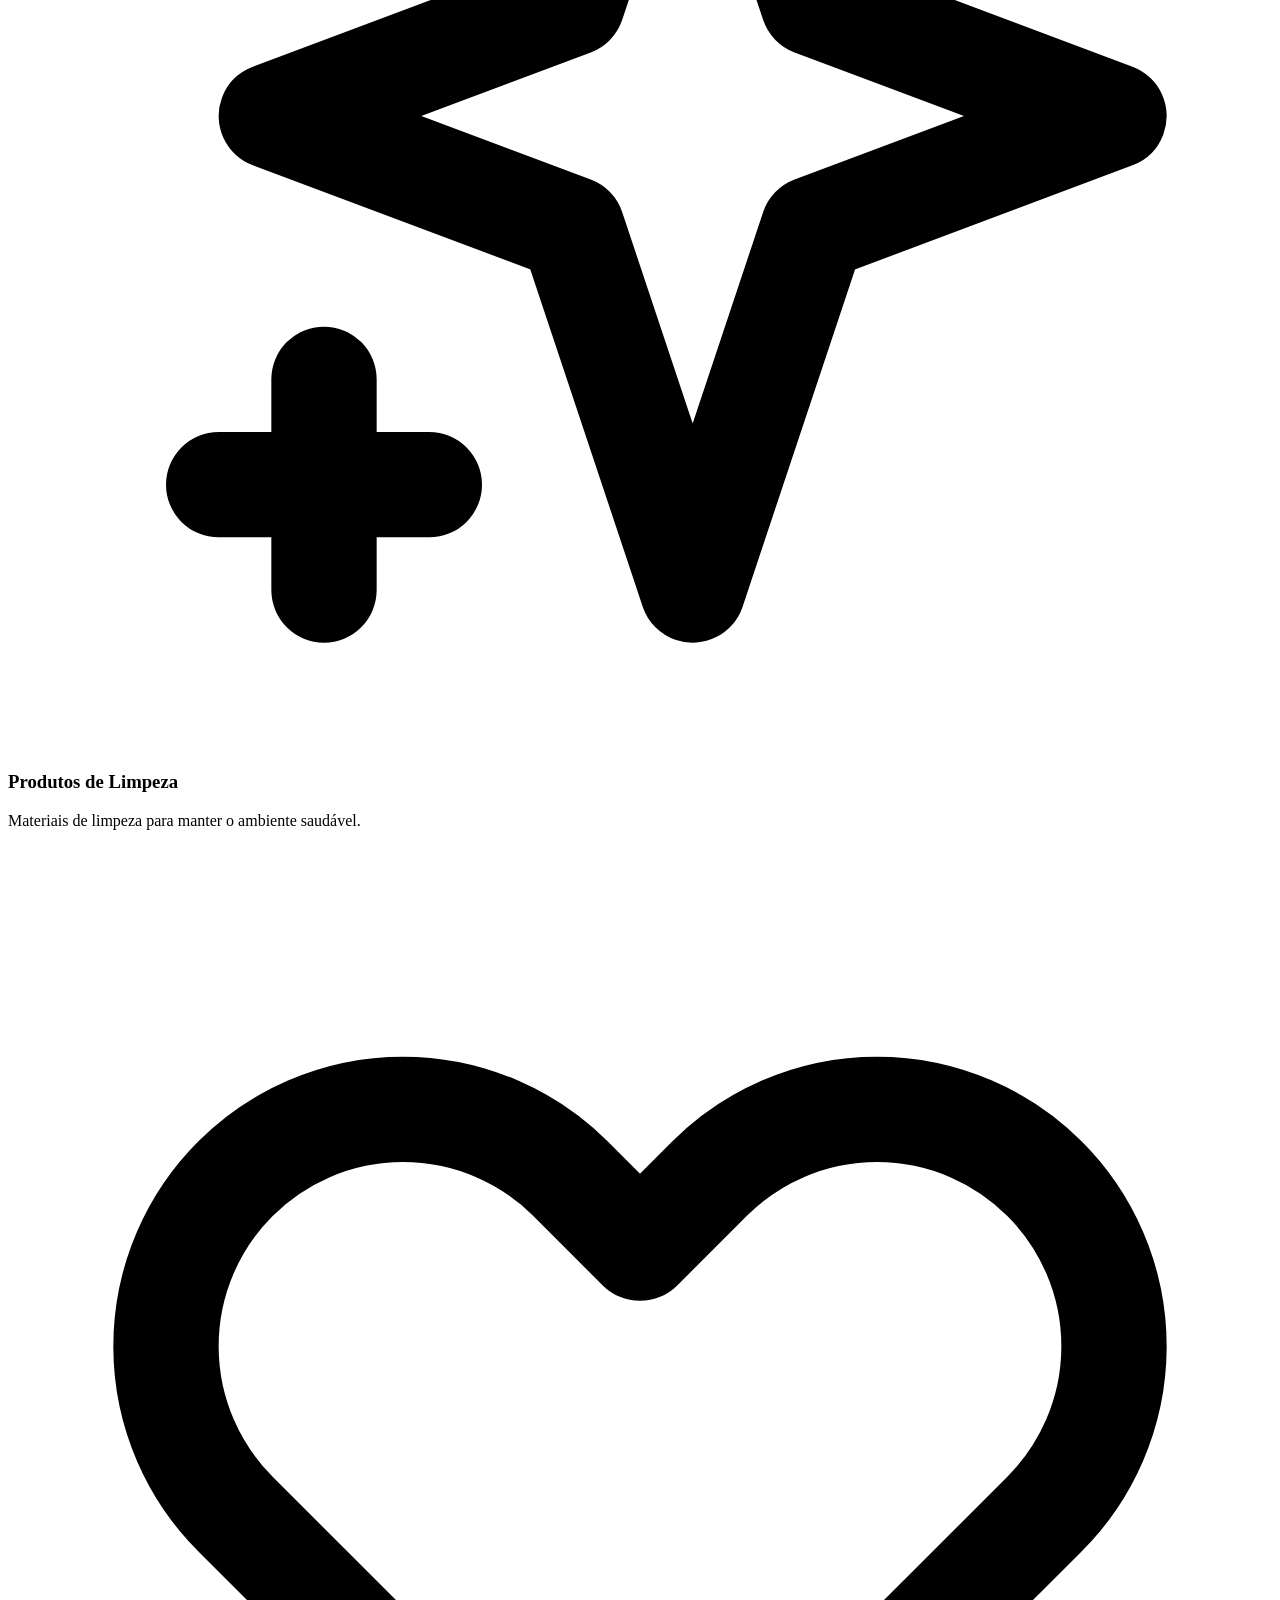
==== commit 71ed67e4: "add changes" ====
--- a/index.html
+++ b/index.html
@@ -37,38 +37,43 @@
     </style>
 </head>
 <body class="bg-brand-bg text-brand-text font-sans"> 
-    <header class="fixed top-0 left-0 w-full z-50 bg-brand-purple shadow-lg">
-        <nav class="max-w-7xl mx-auto flex items-center justify-between px-6 py-4">
+    <header class="fixed top-0 left-0 w-full z-50 bg-brand-purple">
+        <nav class="max-w-7xl mx-auto flex items-center px-6 py-4">
+            <!-- Logo no canto esquerdo -->
             <a href="#home" class="flex items-center gap-3">
-                <img src="https://static.wixstatic.com/media/c9fd3d_ec91764bc3134369b3d29e8f225738de~mv2.png/v1/fill/w_192%2Ch_192%2Clg_1%2Cusm_0.66_1.00_0.01/c9fd3d_ec91764bc3134369b3d29e8f225738de~mv2.png" alt="Logo da ONG Mudando Vidas" class="w-14 h-14 rounded-full bg-white">
-                <span class="text-white font-extrabold text-2xl">Mudando Vidas</span>
+                <img src="img/logo.png" alt="Logo da ONG Mudando Vidas" class="w-14 h-14 rounded-full bg-white">
             </a>
 
-            <button id="menuButton" class="md:hidden w-11 h-11 rounded-full bg-white/20 flex flex-col items-center justify-center">
+            <!-- Botão mobile -->
+            <button id="menuButton" class="md:hidden ml-auto w-11 h-11 rounded-full bg-white/20 flex flex-col items-center justify-center">
                 <span class="block w-6 h-0.5 bg-white mb-1.5"></span>
                 <span class="block w-6 h-0.5 bg-white mb-1.5"></span>
                 <span class="block w-6 h-0.5 bg-white"></span>
             </button>
 
-            <div id="navLinks" class="hidden md:flex items-center gap-8">
+            <!-- Links de navegação centralizados -->
+            <div id="navLinks" class="hidden md:flex items-center gap-8 ml-auto mr-auto">
                 <a href="#home" class="text-white font-bold text-lg hover:opacity-80 transition">Home</a>
-                <a href="/history/" class="text-white font-bold text-lg hover:opacity-80 transition">Nossa História</a>
+                <a href="history/index.html" class="text-white font-bold text-lg hover:opacity-80 transition">Nossa História</a>
+                <a href="#initiatives" class="text-white font-bold text-lg hover:opacity-80 transition">Acolhimento Warao</a>
                 <a href="#donations" class="text-white font-bold text-lg hover:opacity-80 transition">Doações</a>
-                <a href="#initiatives" class="text-white font-bold text-lg hover:opacity-80 transition">Indígenas Warao</a>
                 <a href="#partners" class="text-white font-bold text-lg hover:opacity-80 transition">Parceiros</a>
-                <a href="#transparency" class="text-white font-bold text-lg hover:opacity-80 transition">Transparência</a>
+                <a href="transparencia/index.html" class="text-white font-bold text-lg hover:opacity-80 transition">Transparência</a>
                 <a href="#contact" class="text-white font-bold text-lg hover:opacity-80 transition">Contato</a>
             </div>
+            
+            <!-- Espaço vazio para equilibrar o logo no lado esquerdo -->
+            <div class="hidden md:block w-14"></div>
         </nav>
         
         <!-- Mobile Menu -->
         <div id="mobileMenu" class="hidden md:hidden mx-6 mb-4 bg-brand-purple/95 rounded-2xl shadow-xl p-6">
             <a href="#home" class="block text-white font-bold py-3 text-lg">Home</a>
-            <a href="/history/" class="block text-white font-bold py-3 text-lg">Nossa História</a>
+            <a href="history/index.html" class="block text-white font-bold py-3 text-lg">Nossa História</a>
+            <a href="#initiatives" class="block text-white font-bold py-3 text-lg">Acolhimento Warao</a>
             <a href="#donations" class="block text-white font-bold py-3 text-lg">Doações</a>
-            <a href="#initiatives" class="block text-white font-bold py-3 text-lg">Iniciativas</a>
             <a href="#partners" class="block text-white font-bold py-3 text-lg">Parceiros</a>
-            <a href="#transparency" class="block text-white font-bold py-3 text-lg">Transparência</a>
+            <a href="transparencia/index.html" class="block text-white font-bold py-3 text-lg">Transparência</a>
             <a href="#contact" class="block text-white font-bold py-3 text-lg">Contato</a>
         </div>
     </header>
@@ -106,7 +111,7 @@
                 </div>
                 <div class="flex justify-center md:justify-end">
                     <div class="bg-white p-8 md:p-10 rounded-3xl shadow-xl border border-brand-purple/10 flex items-center gap-6 max-w-md">
-                        <img src="https://static.wixstatic.com/media/c9fd3d_ec91764bc3134369b3d29e8f225738de~mv2.png/v1/fill/w_192%2Ch_192%2Clg_1%2Cusm_0.66_1.00_0.01/c9fd3d_ec91764bc3134369b3d29e8f225738de~mv2.png" alt="Simbolo do Projeto Mudando Vidas" class="w-36 h-36 rounded-full bg-white shadow-xl border border-brand-purple/10">
+                        <img src="img/logo2.png" alt="Simbolo do Projeto Mudando Vidas" class="w-36 h-36 rounded-full bg-white shadow-xl border border-brand-purple/10">
                         <div class="text-left">
                             <h3 class="text-2xl font-extrabold text-brand-dark mb-2">Juntos, fazemos a diferença</h3>
                             <span class="inline-block bg-brand-purple/20 text-brand-dark font-bold px-4 py-1 rounded-full">Desde 2014</span>
@@ -128,12 +133,49 @@
                     <p class="text-base md:text-lg text-black leading-relaxed mb-6">
                         O Projeto Mudando Vidas, desenvolvido pela OSC de igual denominação, é um Serviço Socioassistencial de Acolhimento, na modalidade Abrigo Institucional, a pessoas do gênero feminino, com perfil/histórico de vivência em situação de rua, e eventualmente crianças e adolescentes de sua responsabilidade e que as acompanham. 
                     </p>
-                    <a href="/history/" class="inline-flex items-center justify-center gap-3 px-6 py-3 rounded-full font-bold text-base bg-brand-purple/10 text-brand-dark border-2 border-brand-purple/30 hover:bg-brand-purple hover:text-white transition-all duration-300">
+                    <a href="history/index.html" class="inline-flex items-center justify-center gap-3 px-6 py-3 rounded-full font-bold text-base bg-brand-purple/10 text-brand-dark border-2 border-brand-purple/30 hover:bg-brand-purple hover:text-white transition-all duration-300">
                         Conheça nossa história completa
                         <svg xmlns="http://www.w3.org/2000/svg" class="h-5 w-5" fill="none" viewBox="0 0 24 24" stroke="currentColor">
                             <path stroke-linecap="round" stroke-linejoin="round" stroke-width="2" d="M14 5l7 7m0 0l-7 7m7-7H3" />
                         </svg>
                     </a>
+                </div>
+            </div>
+        </section>
+
+        <!-- Initiatives Section -->
+        <section id="initiatives" class="bg-brand-bg py-20">
+            <div class="max-w-7xl mx-auto px-6">
+                <div class="text-center mb-16">
+                <div class="w-24 h-2 bg-brand-dark mx-auto rounded-full mb-8"></div>
+                <p class="text-brand-accent font-extrabold text-xs tracking-widest uppercase mb-3">Conheça o Projeto Warao</p>
+                <h2 class="text-brand-dark font-extrabold text-3xl md:text-4xl">Projeto Acolhimento Warao</h2>
+            </div>
+            <div class="grid md:grid-cols-2 gap-12 items-center">
+                <div>
+                    <h3 class="text-2xl font-extrabold text-brand-dark mb-6">Artesanato e Raízes Indígenas</h3>
+                    <p class="text-base md:text-lg text-black mb-8 leading-relaxed">
+                        Uma iniciativa dedicada a valorizar o talento e a cultura do artesanato indígena Warao.
+                        Através da organização e participação em diversas feiras, o projeto cria um espaço seguro e direto para a exposição e venda de suas artes e artesanatos tradicionais.
+                    </p>
+                    <a href="https://www.instagram.com/projetowaraosrp?utm_source=ig_web_button_share_sheet&igsh=ZDNlZDc0MzIxNw==" class="inline-flex items-center justify-center gap-3 px-8 py-4 rounded-full font-extrabold text-lg bg-white text-brand-dark border-2 border-brand-purple/30 hover:-translate-y-1 transition-all duration-300">
+                        Saiba Mais
+                    </a>
+                </div>
+                    <div class="relative rounded-3xl shadow-xl overflow-hidden">
+                        <div id="carouselSlides" class="flex transition-transform duration-500 ease-in-out">
+                            <img src="img/img1.png" alt="Artesanato" class="w-full flex-shrink-0 object-cover">
+                            <img src="img/img2.png" alt="Artesanato" class="w-full flex-shrink-0 object-cover">
+                            <img src="img/img3.png" alt="Feira de Artesanato" class="w-full flex-shrink-0 object-cover">
+                        </div>
+                        <button id="carouselPrev" class="absolute top-1/2 -translate-y-1/2 left-4 bg-white/90 hover:bg-white text-brand-dark border-none text-2xl w-12 h-12 rounded-full flex items-center justify-center cursor-pointer z-10 transition shadow-lg">❮</button>
+                        <button id="carouselNext" class="absolute top-1/2 -translate-y-1/2 right-4 bg-white/90 hover:bg-white text-brand-dark border-none text-2xl w-12 h-12 rounded-full flex items-center justify-center cursor-pointer z-10 transition shadow-lg">❯</button>
+                        <div class="absolute bottom-6 w-full flex justify-center gap-3 z-10">
+                            <span class="carousel-dot inline-block h-3 w-8 bg-brand-dark rounded-full cursor-pointer transition" data-index="0"></span>
+                            <span class="carousel-dot inline-block h-3 w-8 bg-brand-purple/40 rounded-full cursor-pointer transition" data-index="1"></span>
+                            <span class="carousel-dot inline-block h-3 w-8 bg-brand-purple/40 rounded-full cursor-pointer transition" data-index="2"></span>
+                        </div>
+                    </div>
                 </div>
             </div>
         </section>
@@ -211,12 +253,13 @@
                 <h3 class="text-2xl font-extrabold text-brand-dark mb-6">Doação via Chave PIX (CNPJ)</h3>
                 <div class="bg-brand-bg p-8 rounded-3xl mb-6">
                     <span id="chavePix" class="block text-lg md:text-xl font-extrabold text-brand-dark mb-6">26.541.507/0001-46</span>
-                    <button onclick="copiarPix()" class="inline-flex items-center justify-center gap-3 px-8 py-4 rounded-full font-extrabold text-lg bg-brand-dark text-white hover:bg-brand-purple transition-all duration-300 shadow-lg">
+                    <button id="copiarPixBtn" class="inline-flex items-center justify-center gap-3 px-8 py-4 rounded-full font-extrabold text-lg bg-brand-dark text-white hover:bg-brand-purple transition-all duration-300 shadow-lg mb-4">
                         <svg xmlns="http://www.w3.org/2000/svg" class="h-5 w-5" fill="none" viewBox="0 0 24 24" stroke="currentColor">
                             <path stroke-linecap="round" stroke-linejoin="round" stroke-width="2" d="M8 16H6a2 2 0 01-2-2V6a2 2 0 012-2h8a2 2 0 012 2v2m-6 12h8a2 2 0 002-2v-8a2 2 0 00-2-2h-8a2 2 0 00-2 2v8a2 2 0 002 2z" />
                         </svg>
                         Copiar Chave PIX
                     </button>
+                    <p id="mensagemCopiar" class="text-brand-dark font-bold transition-all duration-300"></p>
                 </div>
             </div>
             
@@ -224,43 +267,6 @@
                 <a href="https://api.whatsapp.com/send?phone=5516992507957&text=Gostaria%20de%20fazer%20uma%20doa%C3%A7%C3%A3o%20para%20o%20Projeto%20Mudando%20Vidas" class="inline-flex items-center justify-center gap-3 px-10 py-4 rounded-full font-extrabold text-lg bg-brand-dark text-white hover:-translate-y-1 transition-all duration-300 shadow-xl shadow-brand-dark/30">
                     Entre em contato para contribuir
                 </a>
-            </div>
-        </section>
-
-        <!-- Initiatives Section -->
-        <section id="initiatives" class="bg-brand-bg py-20">
-            <div class="max-w-7xl mx-auto px-6">
-                <div class="text-center mb-16">
-                <div class="w-24 h-2 bg-brand-dark mx-auto rounded-full mb-8"></div>
-                <p class="text-brand-accent font-extrabold text-xs tracking-widest uppercase mb-3">Conheça o Projeto Waraos</p>
-                <h2 class="text-brand-dark font-extrabold text-3xl md:text-4xl">Projeto Indígenas Warao</h2>
-            </div>
-            <div class="grid md:grid-cols-2 gap-12 items-center">
-                <div>
-                    <h3 class="text-2xl font-extrabold text-brand-dark mb-6">Artesanato e Raízes Indígenas</h3>
-                    <p class="text-base md:text-lg text-black mb-8 leading-relaxed">
-                        Uma iniciativa dedicada a valorizar o talento e a cultura do artesanato indígena Warao.
-                        Através da organização e participação em diversas feiras, o projeto cria um espaço seguro e direto para a exposição e venda de suas artes e artesanatos tradicionais.
-                    </p>
-                    <a href="https://www.instagram.com/projetowaraosrp?utm_source=ig_web_button_share_sheet&igsh=ZDNlZDc0MzIxNw==" class="inline-flex items-center justify-center gap-3 px-8 py-4 rounded-full font-extrabold text-lg bg-white text-brand-dark border-2 border-brand-purple/30 hover:-translate-y-1 transition-all duration-300">
-                        Saiba Mais
-                    </a>
-                </div>
-                    <div class="relative">
-                        <div id="carouselSlides" class="flex transition-transform duration-500 ease-in-out rounded-3xl shadow-xl overflow-hidden">
-                            <img src="/img/img1.png" alt="Artesanato" class="w-full flex-shrink-0 block">
-                            <img src="/img/img2.png" alt="Artesanato" class="w-full flex-shrink-0 block">
-                            <img src="/img/img3.png" alt="Feira de Artesanato" class="w-full flex-shrink-0 block">
-                        </div>
-                        <button id="carouselPrev" class="absolute top-1/2 -translate-y-1/2 left-4 bg-white/90 hover:bg-white text-brand-dark border-none text-2xl w-12 h-12 rounded-full flex items-center justify-center cursor-pointer z-10 transition shadow-lg">❮</button>
-                        <button id="carouselNext" class="absolute top-1/2 -translate-y-1/2 right-4 bg-white/90 hover:bg-white text-brand-dark border-none text-2xl w-12 h-12 rounded-full flex items-center justify-center cursor-pointer z-10 transition shadow-lg">❯</button>
-                        <div class="absolute bottom-6 w-full flex justify-center gap-3 z-10">
-                            <span class="dot inline-block h-3 w-8 bg-brand-dark rounded-full cursor-pointer transition" data-index="0"></span>
-                            <span class="dot inline-block h-3 w-8 bg-brand-purple/40 rounded-full cursor-pointer transition" data-index="1"></span>
-                            <span class="dot inline-block h-3 w-8 bg-brand-purple/40 rounded-full cursor-pointer transition" data-index="2"></span>
-                        </div>
-                    </div>
-                </div>
             </div>
         </section>
 
@@ -307,12 +313,13 @@
                         bem-estar das comunidades atendidas.
                     </p>
                 </div>
-                <!-- Lista de Relatórios -->
-                <div class="bg-white rounded-3xl shadow-lg border border-brand-purple/10 p-10">
-                    <h3 class="text-2xl font-extrabold text-brand-dark mb-6">Relatórios e Documentos</h3>
-                    <div id="relatorios-list" class="space-y-4">
-                        <p class="text-black text-base">Carregando relatórios...</p>
-                    </div>
+                <div class="text-center">
+                    <a href="transparencia/index.html" class="inline-flex items-center justify-center gap-3 px-8 py-4 rounded-full font-extrabold text-lg bg-brand-dark text-white hover:-translate-y-1 transition-all duration-300 shadow-xl shadow-brand-dark/30">
+                        Ver Todos os Relatórios
+                        <svg xmlns="http://www.w3.org/2000/svg" class="h-6 w-6" fill="none" viewBox="0 0 24 24" stroke="currentColor">
+                            <path stroke-linecap="round" stroke-linejoin="round" stroke-width="2" d="M14 5l7 7m0 0l-7 7m7-7H3" />
+                        </svg>
+                    </a>
                 </div>
             </div>
         </section>
@@ -325,7 +332,7 @@
                     <h2 class="text-white font-extrabold text-2xl md:text-3xl mb-4">Vamos construir essa mudança juntos?</h2>
                 </div>
                 <a href="https://api.whatsapp.com/send?phone=5516992507957&text=Ol%C3%A1%20Projeto%20Mudando%20Vidas%2C%20gostaria%20de%20saber%20mais%20sobre%20como%20posso%20ajudar!" class="inline-flex items-center justify-center gap-3 px-8 py-4 rounded-full font-extrabold text-lg bg-white text-brand-dark hover:bg-brand-blush transition-all duration-300">
-                    Entre em contato via WhatsApp
+                    WhatsApp
                 </a>
             </div>
         </section>
